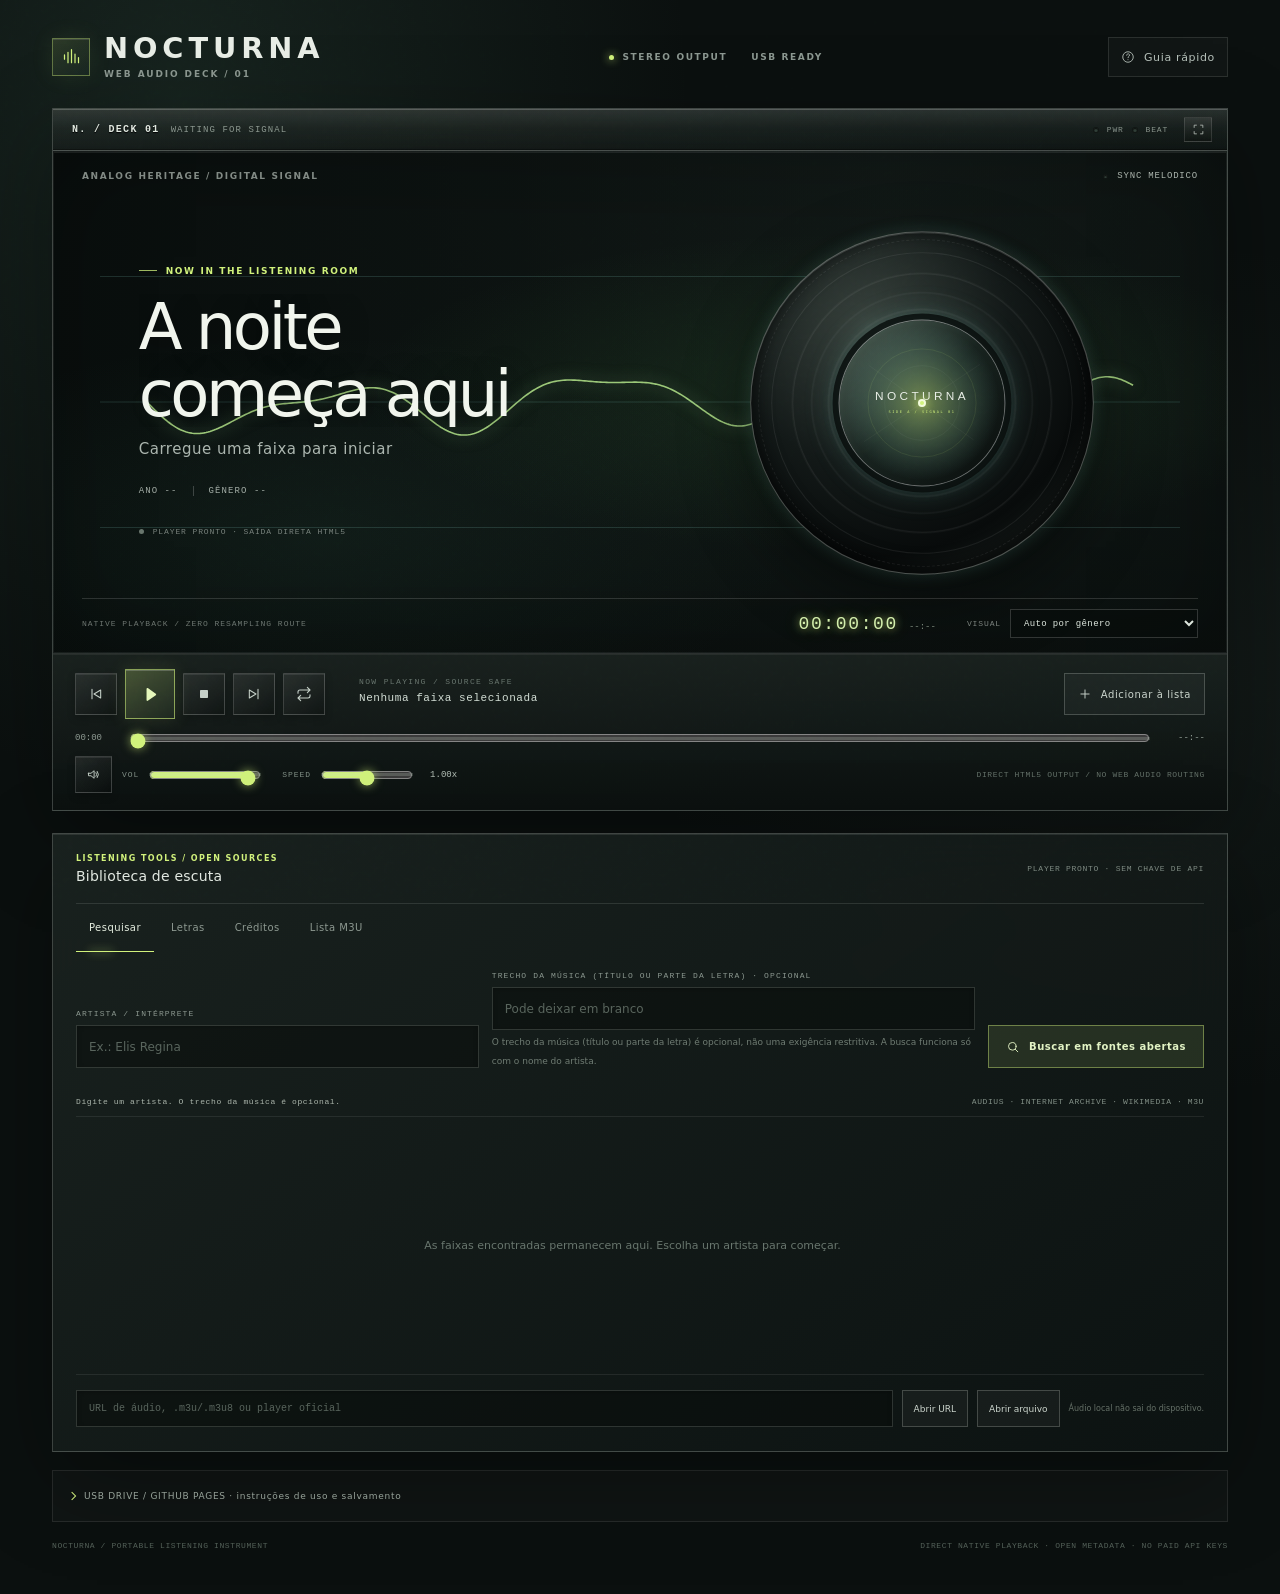
==== index.html @ 7cb6f54a "Add files via upload" ====
<!DOCTYPE html>
<html lang="pt-BR">
<head>
  <meta charset="utf-8">
  <meta name="viewport" content="width=device-width, initial-scale=1">
  <meta name="theme-color" content="#0b100f">
  <meta name="description" content="Nocturna é um player de áudio portátil com busca aberta, visualizadores sincronizados, letras e exportação M3U.">
  <title>Nocturna: Web Audio Deck</title>
  <script src="https://cdn.jsdelivr.net/npm/@tailwindcss/browser@4"></script>
  <style>
    :root {
      color-scheme: dark;
      --ink: #e9eee7;
      --muted: #8d9992;
      --line: rgba(226, 238, 226, .12);
      --line-strong: rgba(226, 238, 226, .22);
      --panel: rgba(18, 25, 23, .86);
      --panel-soft: rgba(255, 255, 255, .035);
      --bg: #0b100f;
      --lime: #d1f27c;
      --aqua: #88d5c9;
      --rose: #ff8b82;
      --aura-primary: rgba(106, 190, 155, .17);
      --aura-secondary: rgba(106, 139, 179, .14);
      --beat-scale: 1;
      --beat-glow: 18px;
      --stage-height: 502px;
      font-synthesis: none;
      text-rendering: optimizeLegibility;
    }

    * { box-sizing: border-box; }
    [hidden] { display: none !important; }
    html { min-width: 320px; background: var(--bg); scroll-behavior: smooth; }
    body {
      min-width: 320px;
      min-height: 100vh;
      margin: 0;
      overflow-x: hidden;
      color: var(--ink);
      background:
        radial-gradient(ellipse at 14% 7%, rgba(74, 119, 98, .19), transparent 32rem),
        radial-gradient(ellipse at 92% 42%, rgba(70, 91, 83, .12), transparent 34rem),
        #0b100f;
      font-family: Inter, ui-sans-serif, system-ui, -apple-system, BlinkMacSystemFont, "Segoe UI", sans-serif;
      -webkit-font-smoothing: antialiased;
    }
    button, input, textarea, select { font: inherit; }
    button { color: inherit; }
    button:focus-visible, input:focus-visible, textarea:focus-visible, select:focus-visible, a:focus-visible {
      outline: 2px solid var(--lime);
      outline-offset: 3px;
    }
    a { color: inherit; }
    .page-noise {
      position: fixed;
      z-index: 10;
      inset: 0;
      pointer-events: none;
      opacity: .12;
      background-image: url("data:image/svg+xml,%3Csvg viewBox='0 0 180 180' xmlns='http://www.w3.org/2000/svg'%3E%3Cfilter id='n'%3E%3CfeTurbulence type='fractalNoise' baseFrequency='.92' numOctaves='3' stitchTiles='stitch'/%3E%3C/filter%3E%3Crect width='100%25' height='100%25' filter='url(%23n)' opacity='.22'/%3E%3C/svg%3E");
      mix-blend-mode: soft-light;
    }
    .app-shell {
      width: min(1480px, 100%);
      margin: 0 auto;
      padding: 30px 52px 26px;
    }
    .topbar {
      min-height: 54px;
      display: flex;
      align-items: center;
      justify-content: space-between;
      gap: 24px;
      margin-bottom: 24px;
    }
    .brand-lockup { display: flex; align-items: center; gap: 14px; min-width: 0; }
    .brand-mark {
      width: 38px;
      height: 38px;
      display: grid;
      place-items: center;
      flex: 0 0 auto;
      border: 1px solid rgba(209, 242, 124, .38);
      background: linear-gradient(145deg, rgba(209, 242, 124, .13), rgba(136, 213, 201, .035));
      box-shadow: inset 0 1px 0 rgba(255,255,255,.12), 0 0 24px rgba(209, 242, 124, .08);
    }
    .brand-mark svg { width: 21px; height: 21px; color: var(--lime); }
    .brand-name {
      margin: 0;
      font-size: clamp(23px, 2.25vw, 31px);
      line-height: .95;
      letter-spacing: .17em;
      font-weight: 650;
    }
    .brand-subline, .topbar-meta, .micro-label, .lcd-label, .section-kicker, .stage-caption, .console-eyebrow, .meta-key {
      color: var(--muted);
      font-size: 9px;
      font-weight: 650;
      letter-spacing: .18em;
      text-transform: uppercase;
    }
    .brand-subline { margin: 6px 0 0; letter-spacing: .21em; }
    .topbar-meta { display: flex; align-items: center; gap: 24px; white-space: nowrap; }
    .topbar-meta span { display: inline-flex; align-items: center; gap: 8px; }
    .topbar-meta .dot { width: 5px; height: 5px; border-radius: 50%; background: var(--lime); box-shadow: 0 0 9px var(--lime); }
    .guide-toggle {
      min-height: 40px;
      display: inline-flex;
      align-items: center;
      gap: 9px;
      padding: 0 12px;
      border: 1px solid var(--line);
      background: rgba(255,255,255,.025);
      color: #b7c2bb;
      font-size: 11px;
      letter-spacing: .06em;
      cursor: pointer;
      transition: color .2s ease, border-color .2s ease, background .2s ease;
    }
    .guide-toggle:hover { color: var(--lime); border-color: rgba(209,242,124,.42); background: rgba(209,242,124,.055); }
    .guide-toggle svg { width: 14px; height: 14px; }

    .player-deck, .utility-console {
      border: 1px solid var(--line-strong);
      background: linear-gradient(145deg, rgba(27, 35, 32, .91), rgba(13, 19, 18, .93));
      box-shadow: 0 30px 90px rgba(0,0,0,.3), inset 0 1px 0 rgba(255,255,255,.09);
      backdrop-filter: blur(22px);
      -webkit-backdrop-filter: blur(22px);
    }
    .player-deck { position: relative; isolation: isolate; overflow: hidden; }
    .player-deck.is-drag-over { outline: 2px solid rgba(209,242,124,.64); outline-offset: -5px; }
    .winamp-titlebar {
      height: 42px;
      display: flex;
      align-items: center;
      justify-content: space-between;
      padding: 0 15px 0 19px;
      border-bottom: 1px solid rgba(255,255,255,.14);
      background: linear-gradient(180deg, rgba(238,245,236,.10), rgba(87,99,90,.055) 48%, rgba(0,0,0,.17));
      box-shadow: inset 0 1px 0 rgba(255,255,255,.13), inset 0 -1px 0 rgba(0,0,0,.32);
    }
    .titlebar-left, .titlebar-right, .status-lights { display: flex; align-items: center; }
    .titlebar-left { min-width: 0; gap: 11px; }
    .titlebar-brand {
      flex: 0 0 auto;
      color: #e2e9e1;
      font-family: ui-monospace, SFMono-Regular, Menlo, Consolas, monospace;
      font-size: 10px;
      font-weight: 700;
      letter-spacing: .13em;
      text-shadow: 0 1px 1px #000;
    }
    .titlebar-track {
      overflow: hidden;
      color: #8c9890;
      font-family: ui-monospace, SFMono-Regular, Menlo, Consolas, monospace;
      font-size: 9px;
      letter-spacing: .12em;
      text-overflow: ellipsis;
      white-space: nowrap;
    }
    .titlebar-right { gap: 16px; }
    .status-lights { gap: 8px; }
    .tiny-led {
      width: 6px;
      height: 6px;
      display: inline-block;
      border: 1px solid rgba(0,0,0,.65);
      border-radius: 50%;
      background: #324039;
      box-shadow: inset 0 1px 1px rgba(0,0,0,.8);
      transition: background .12s ease, box-shadow .12s ease;
    }
    .tiny-led.is-lit { background: var(--lime); box-shadow: 0 0 7px var(--lime), 0 0 15px rgba(209,242,124,.55); }
    .tiny-led.is-shimmer { animation: signal-blink .28s ease-in-out infinite alternate; }
    #beatLed.is-lit { background: var(--rose); box-shadow: 0 0 7px var(--rose), 0 0 16px rgba(255,139,130,.75); }
    .titlebar-label { color: #89958d; font: 8px ui-monospace, SFMono-Regular, Menlo, Consolas, monospace; letter-spacing: .1em; }
    .chrome-button {
      width: 28px;
      height: 25px;
      display: grid;
      place-items: center;
      padding: 0;
      border: 1px solid rgba(255,255,255,.12);
      background: linear-gradient(180deg, rgba(255,255,255,.08), rgba(0,0,0,.13));
      color: #b8c2bb;
      cursor: pointer;
    }
    .chrome-button:hover { color: var(--lime); border-color: rgba(209,242,124,.4); }
    .chrome-button svg { width: 13px; height: 13px; }

    .player-stage {
      --aura-primary: rgba(106, 190, 155, .17);
      --aura-secondary: rgba(106, 139, 179, .14);
      --beat-scale: 1;
      --beat-glow: 18px;
      position: relative;
      height: var(--stage-height);
      overflow: hidden;
      isolation: isolate;
      background: #17201d;
    }
    .ambient-image {
      position: absolute;
      z-index: -3;
      inset: -3%;
      width: 106%;
      height: 106%;
      object-fit: cover;
      object-position: center 49%;
      filter: brightness(.45) saturate(.55) blur(1.5px);
      transform: scale(1.025);
      transition: filter 1.1s ease, transform 8s ease, opacity .8s ease;
      opacity: .86;
    }
    .player-stage.is-playing .ambient-image { transform: scale(1.07); filter: brightness(.39) saturate(.7) blur(1px); }
    .stage-vignette {
      position: absolute;
      z-index: -2;
      inset: 0;
      background:
        radial-gradient(ellipse at 67% 48%, var(--aura-primary), transparent 43%),
        radial-gradient(ellipse at 23% 77%, var(--aura-secondary), transparent 37%),
        linear-gradient(90deg, rgba(8,13,12,.92) 0%, rgba(8,13,12,.64) 39%, rgba(9,14,13,.28) 71%, rgba(9,14,13,.62) 100%),
        linear-gradient(180deg, rgba(8,13,12,.2), rgba(8,13,12,.12) 56%, rgba(8,13,12,.7));
      transition: background 1s ease;
    }
    .player-stage::after {
      position: absolute;
      z-index: -1;
      inset: 0;
      content: "";
      pointer-events: none;
      border: 1px solid rgba(255,255,255,.055);
      box-shadow: inset 0 1px 0 rgba(255,255,255,.08), inset 0 0 100px rgba(0,0,0,.25);
    }
    .visualizer-canvas { position: absolute; z-index: 0; inset: 0; width: 100%; height: 100%; pointer-events: none; }
    .stage-topline, .stage-bottomline {
      position: absolute;
      z-index: 2;
      left: 29px;
      right: 29px;
      display: flex;
      align-items: center;
      justify-content: space-between;
      min-width: 0;
    }
    .stage-topline { top: 20px; }
    .stage-caption { color: rgba(222,232,223,.57); font-size: 9px; }
    .analysis-indicator { display: inline-flex; align-items: center; gap: 9px; color: rgba(222,232,223,.76); font: 9px ui-monospace, SFMono-Regular, Menlo, Consolas, monospace; letter-spacing: .09em; text-transform: uppercase; }
    .analysis-indicator .tiny-led { width: 5px; height: 5px; }
    .stage-content {
      position: absolute;
      z-index: 2;
      inset: 74px 7.3% 72px;
      display: grid;
      grid-template-columns: minmax(0, 1.08fr) minmax(260px, .92fr);
      align-items: center;
      gap: 5%;
    }
    .track-copy { min-width: 0; padding: 10px 0; }
    .section-kicker { display: flex; align-items: center; gap: 9px; margin: 0 0 18px; color: var(--lime); }
    .section-kicker::before { width: 18px; height: 1px; content: ""; background: var(--lime); opacity: .75; }
    .track-title {
      width: 100%;
      max-width: 720px;
      min-height: 1.04em;
      overflow: hidden;
      margin: 0;
      color: #f1f5ed;
      font-size: clamp(32px, 5vw, 70px);
      font-weight: 460;
      line-height: 1.04;
      letter-spacing: -.055em;
      text-wrap: balance;
      text-shadow: 0 2px 30px rgba(0,0,0,.38);
    }
    .track-title span { display: block; overflow: hidden; text-overflow: ellipsis; }
    .track-artist {
      min-height: 23px;
      overflow: hidden;
      margin: 13px 0 0;
      color: rgba(226,236,228,.75);
      font-size: 15px;
      letter-spacing: .035em;
      text-overflow: ellipsis;
      white-space: nowrap;
    }
    .track-tags { min-height: 22px; display: flex; align-items: center; gap: 15px; margin-top: 17px; }
    .track-tag { color: rgba(227,237,228,.7); font: 9px ui-monospace, SFMono-Regular, Menlo, Consolas, monospace; letter-spacing: .12em; text-transform: uppercase; white-space: nowrap; }
    .track-tag + .track-tag { padding-left: 15px; border-left: 1px solid rgba(255,255,255,.2); }
    .track-state-line {
      height: 18px;
      display: flex;
      align-items: center;
      gap: 9px;
      margin-top: 20px;
      color: rgba(226,236,228,.5);
      font: 8px ui-monospace, SFMono-Regular, Menlo, Consolas, monospace;
      letter-spacing: .11em;
      text-transform: uppercase;
    }
    .track-state-line span:last-child { overflow: hidden; text-overflow: ellipsis; white-space: nowrap; }
    .status-dot { width: 5px; height: 5px; flex: 0 0 auto; border-radius: 50%; background: #68766d; }
    .status-dot.is-live { background: var(--lime); box-shadow: 0 0 8px var(--lime); }
    .artwork-zone { display: grid; place-items: center; min-width: 0; perspective: 900px; }
    .vinyl-disc {
      position: relative;
      width: min(31vw, 342px);
      aspect-ratio: 1;
      display: grid;
      place-items: center;
      border: 1px solid rgba(240,247,238,.27);
      border-radius: 50%;
      background:
        radial-gradient(circle at center, transparent 0 30%, rgba(7,10,10,.96) 30.3% 31%, transparent 31.3% 32.4%, rgba(255,255,255,.07) 32.8% 33%, transparent 33.5% 38%, rgba(255,255,255,.045) 38.5% 38.8%, transparent 39.3% 45%, rgba(255,255,255,.04) 45.5% 45.8%, transparent 46.2% 53%, rgba(255,255,255,.035) 53.5% 53.8%, transparent 54.2% 100%),
        radial-gradient(circle at 34% 27%, #38423d, #131918 42%, #080b0b 69%, #29322d 100%);
      box-shadow: 0 0 var(--beat-glow) rgba(133,211,184,.16), 0 25px 70px rgba(0,0,0,.48), inset 0 1px 0 rgba(255,255,255,.14), inset 0 -3px 20px rgba(0,0,0,.8);
      transform: scale(var(--beat-scale));
      transition: transform .16s ease-out, box-shadow .18s ease-out;
    }
    .vinyl-disc::before, .vinyl-disc::after { position: absolute; inset: 6%; border: 1px solid rgba(255,255,255,.07); border-radius: 50%; content: ""; pointer-events: none; }
    .vinyl-disc::after { inset: 12%; border-color: rgba(255,255,255,.035); }
    .vinyl-disc.is-spinning { animation: disc-spin 8s linear infinite; }
    .vinyl-grooves { position: absolute; inset: 2%; border: 1px dashed rgba(255,255,255,.07); border-radius: 50%; pointer-events: none; }
    .cover-image {
      position: relative;
      z-index: 1;
      width: 49%;
      height: 49%;
      border: 1px solid rgba(255,255,255,.36);
      border-radius: 50%;
      object-fit: cover;
      box-shadow: 0 0 0 6px rgba(9,13,12,.85), 0 0 34px rgba(136,213,201,.27), 0 0 var(--beat-glow) rgba(136,213,201,.18);
      transition: box-shadow .2s ease, filter .5s ease;
    }
    .record-center {
      position: absolute;
      z-index: 2;
      width: 8px;
      height: 8px;
      border: 2px solid rgba(255,255,255,.73);
      border-radius: 50%;
      background: var(--lime);
      box-shadow: 0 0 9px rgba(209,242,124,.8);
      pointer-events: none;
    }
    .stage-bottomline {
      bottom: 15px;
      min-height: 36px;
      padding-top: 10px;
      border-top: 1px solid rgba(255,255,255,.14);
    }
    .stage-foot-note { color: rgba(224,235,226,.46); font: 8px ui-monospace, SFMono-Regular, Menlo, Consolas, monospace; letter-spacing: .12em; text-transform: uppercase; white-space: nowrap; }
    .oled-cluster { display: flex; align-items: baseline; gap: 11px; margin-left: auto; margin-right: 18px; }
    .oled-time {
      min-width: 94px;
      color: #d4efad;
      font: 18px/1 ui-monospace, SFMono-Regular, Menlo, Consolas, monospace;
      letter-spacing: .09em;
      text-align: right;
      text-shadow: 0 0 8px rgba(209,242,124,.72), 0 0 22px rgba(209,242,124,.22);
      font-variant-numeric: tabular-nums;
    }
    .oled-duration { min-width: 40px; color: rgba(211,230,209,.55); font: 9px ui-monospace, SFMono-Regular, Menlo, Consolas, monospace; }
    .visualizer-picker { display: flex; align-items: center; gap: 9px; }
    .visualizer-picker label { color: rgba(224,235,226,.53); font: 8px ui-monospace, SFMono-Regular, Menlo, Consolas, monospace; letter-spacing: .11em; text-transform: uppercase; }
    .visualizer-picker select {
      max-width: 188px;
      min-height: 29px;
      padding: 0 26px 0 9px;
      border: 1px solid rgba(255,255,255,.17);
      border-radius: 0;
      background-color: rgba(7,12,11,.54);
      color: #dde6dd;
      font: 9px ui-monospace, SFMono-Regular, Menlo, Consolas, monospace;
      letter-spacing: .04em;
      cursor: pointer;
    }
    .official-embed-layer {
      position: absolute;
      z-index: 4;
      inset: 56px 7% 55px;
      overflow: hidden;
      border: 1px solid rgba(232,242,229,.24);
      background: #050707;
      box-shadow: 0 20px 70px rgba(0,0,0,.56);
    }
    .official-embed-layer iframe { width: 100%; height: 100%; border: 0; background: #050707; }

    .transport-console {
      position: relative;
      padding: 14px 22px 17px;
      border-top: 1px solid rgba(255,255,255,.13);
      background: linear-gradient(180deg, rgba(25,33,30,.96), rgba(12,17,16,.98));
      box-shadow: inset 0 1px 0 rgba(255,255,255,.06);
    }
    .control-topline { min-height: 52px; display: flex; align-items: center; gap: 20px; }
    .transport-buttons { display: flex; align-items: center; gap: 8px; flex: 0 0 auto; }
    .transport-button {
      min-width: 42px;
      min-height: 42px;
      display: grid;
      place-items: center;
      padding: 0;
      border: 1px solid rgba(255,255,255,.17);
      background: linear-gradient(145deg, rgba(255,255,255,.075), rgba(0,0,0,.2));
      color: #c5d0c8;
      cursor: pointer;
      box-shadow: inset 0 1px 0 rgba(255,255,255,.08), 0 3px 8px rgba(0,0,0,.2);
      transition: border-color .18s ease, color .18s ease, background .18s ease, transform .18s ease;
    }
    .transport-button:hover:not(:disabled) { color: var(--lime); border-color: rgba(209,242,124,.45); background: rgba(209,242,124,.07); transform: translateY(-1px); }
    .transport-button:active:not(:disabled) { transform: translateY(1px); }
    .transport-button:disabled { opacity: .35; cursor: not-allowed; }
    .transport-button svg { width: 16px; height: 16px; }
    .transport-button.primary {
      width: 50px;
      height: 50px;
      border-color: rgba(209,242,124,.56);
      background: linear-gradient(145deg, rgba(209,242,124,.25), rgba(72,97,69,.18));
      color: #e5f7bb;
      box-shadow: 0 0 19px rgba(209,242,124,.12), inset 0 1px 0 rgba(255,255,255,.2);
    }
    .transport-button.primary svg { width: 19px; height: 19px; }
    .transport-button.is-active { color: var(--lime); border-color: rgba(209,242,124,.52); background: rgba(209,242,124,.1); }
    .loop-indicator { display: none; color: var(--lime); font: 8px ui-monospace, SFMono-Regular, Menlo, Consolas, monospace; }
    .transport-button.is-active .loop-indicator { display: inline; }
    .marquee-block { min-width: 0; flex: 1 1 auto; padding: 0 14px; }
    .marquee-label { display: block; margin-bottom: 6px; color: #68756e; font: 8px ui-monospace, SFMono-Regular, Menlo, Consolas, monospace; letter-spacing: .17em; }
    .marquee-window { height: 19px; overflow: hidden; color: #d2ddd4; font: 11px ui-monospace, SFMono-Regular, Menlo, Consolas, monospace; letter-spacing: .05em; white-space: nowrap; }
    .marquee-window span { display: inline-block; max-width: 100%; overflow: hidden; text-overflow: ellipsis; vertical-align: top; }
    .marquee-window.is-scrolling span { max-width: none; animation: marquee-travel 16s linear infinite; }
    .add-track-button, .small-action, .primary-action, .secondary-action, .tab-button {
      min-height: 42px;
      display: inline-flex;
      align-items: center;
      justify-content: center;
      gap: 9px;
      border: 1px solid var(--line-strong);
      background: rgba(255,255,255,.035);
      color: #cbd5cd;
      cursor: pointer;
      transition: color .18s ease, border-color .18s ease, background .18s ease;
    }
    .add-track-button { flex: 0 0 auto; padding: 0 13px; font-size: 10px; letter-spacing: .06em; }
    .add-track-button svg { width: 14px; height: 14px; }
    .add-track-button:hover, .small-action:hover, .secondary-action:hover, .tab-button:hover { color: var(--lime); border-color: rgba(209,242,124,.38); background: rgba(209,242,124,.055); }
    .seek-line { height: 26px; display: grid; grid-template-columns: 43px minmax(0,1fr) 43px; align-items: center; gap: 12px; margin-top: 5px; }
    .time-readout { color: #8e9a92; font: 9px ui-monospace, SFMono-Regular, Menlo, Consolas, monospace; font-variant-numeric: tabular-nums; }
    .time-readout:last-child { text-align: right; }
    input[type="range"] {
      width: 100%;
      height: 22px;
      margin: 0;
      accent-color: var(--lime);
      background: transparent;
      cursor: pointer;
    }
    input[type="range"]::-webkit-slider-runnable-track { height: 3px; border-radius: 0; background: rgba(209,222,210,.2); }
    input[type="range"]::-webkit-slider-thumb { width: 10px; height: 10px; margin-top: -3.5px; border: 1px solid rgba(255,255,255,.56); border-radius: 50%; background: var(--lime); box-shadow: 0 0 10px rgba(209,242,124,.55); -webkit-appearance: none; }
    input[type="range"]::-moz-range-track { height: 3px; background: rgba(209,222,210,.2); }
    input[type="range"]::-moz-range-thumb { width: 9px; height: 9px; border: 1px solid rgba(255,255,255,.56); border-radius: 50%; background: var(--lime); box-shadow: 0 0 10px rgba(209,242,124,.55); }
    .control-bottomline { display: flex; align-items: center; justify-content: space-between; gap: 24px; padding-top: 5px; }
    .range-group, .range-control, .controls-utility { display: flex; align-items: center; }
    .range-group { gap: 21px; }
    .range-control { min-width: 0; gap: 10px; }
    .range-control label { color: #829087; font: 8px ui-monospace, SFMono-Regular, Menlo, Consolas, monospace; letter-spacing: .12em; text-transform: uppercase; white-space: nowrap; }
    .range-control input[type="range"] { width: 112px; }
    .range-control.speed-control input[type="range"] { width: 92px; }
    .range-readout { width: 34px; color: #b4c0b7; font: 9px ui-monospace, SFMono-Regular, Menlo, Consolas, monospace; text-align: right; }
    .mute-button { width: 37px; min-width: 37px; min-height: 37px; }
    .mute-button svg { width: 15px; height: 15px; }
    .controls-utility { gap: 15px; }
    .transport-footnote { color: #647169; font: 8px ui-monospace, SFMono-Regular, Menlo, Consolas, monospace; letter-spacing: .08em; }
    .audio-element { display: none; }

    .utility-console { margin-top: 22px; padding: 0 23px 20px; }
    .console-header { min-height: 70px; display: flex; align-items: center; justify-content: space-between; gap: 18px; border-bottom: 1px solid var(--line); }
    .console-headline { min-width: 0; }
    .console-eyebrow { display: block; margin-bottom: 5px; color: var(--lime); font-size: 8px; }
    .console-title { margin: 0; color: #e2e9e2; font-size: 14px; font-weight: 500; letter-spacing: .015em; }
    .console-live-state { max-width: 260px; overflow: hidden; color: #7f8b83; font: 8px ui-monospace, SFMono-Regular, Menlo, Consolas, monospace; letter-spacing: .09em; text-overflow: ellipsis; text-transform: uppercase; white-space: nowrap; }
    .tab-list { display: flex; align-items: stretch; gap: 4px; min-height: 48px; }
    .tab-button {
      position: relative;
      min-height: 48px;
      padding: 0 13px;
      border: 0;
      border-bottom: 1px solid transparent;
      background: transparent;
      color: #8d9991;
      font-size: 10px;
      letter-spacing: .045em;
    }
    .tab-button[aria-selected="true"] { border-bottom-color: var(--lime); color: #e4eddf; }
    .tab-button[aria-selected="true"]::after { position: absolute; bottom: -1px; left: 13px; width: 24px; height: 1px; content: ""; background: var(--lime); box-shadow: 0 0 9px var(--lime); }
    .tab-panel { min-height: 432px; padding-top: 19px; }
    .search-form { display: grid; grid-template-columns: minmax(180px,1fr) minmax(210px,1.2fr) auto; align-items: end; gap: 13px; }
    .field { min-width: 0; display: block; }
    .field-label { display: block; margin: 0 0 7px; color: #8c9991; font: 8px ui-monospace, SFMono-Regular, Menlo, Consolas, monospace; letter-spacing: .14em; text-transform: uppercase; }
    .text-input, .text-area, .select-input {
      width: 100%;
      min-width: 0;
      border: 1px solid rgba(230,240,229,.16);
      border-radius: 0;
      background: rgba(5,10,9,.42);
      color: #e4ebe3;
      box-shadow: inset 0 1px 4px rgba(0,0,0,.25);
      transition: border-color .18s ease, background .18s ease;
    }
    .text-input { height: 43px; padding: 0 12px; font-size: 12px; }
    .text-input::placeholder, .text-area::placeholder { color: #59655d; }
    .text-input:hover, .text-area:hover { border-color: rgba(230,240,229,.28); }
    .optional-note { min-height: 15px; margin: 6px 0 -21px; color: #6f7c73; font-size: 9px; line-height: 1.4; }
    .primary-action { min-height: 43px; padding: 0 17px; border-color: rgba(209,242,124,.42); background: rgba(209,242,124,.11); color: #e2f3c4; font-size: 10px; font-weight: 600; letter-spacing: .05em; white-space: nowrap; }
    .primary-action:hover { background: rgba(209,242,124,.19); border-color: rgba(209,242,124,.72); color: #f0ffd7; }
    .primary-action svg, .secondary-action svg, .small-action svg { width: 14px; height: 14px; flex: 0 0 auto; }
    .search-state-row { min-height: 30px; display: flex; align-items: center; justify-content: space-between; gap: 12px; margin-top: 19px; border-bottom: 1px solid rgba(255,255,255,.08); }
    .search-status, .source-summary { min-width: 0; overflow: hidden; color: #829087; font: 8px ui-monospace, SFMono-Regular, Menlo, Consolas, monospace; letter-spacing: .075em; text-overflow: ellipsis; white-space: nowrap; }
    .search-status { color: #acb7ad; }
    .search-status.is-error { color: #ff9f96; }
    .active-result-bar {
      min-height: 41px;
      display: flex;
      align-items: center;
      justify-content: space-between;
      gap: 14px;
      margin-top: 10px;
      padding: 0 10px;
      border-left: 2px solid var(--lime);
      background: rgba(209,242,124,.055);
    }
    .active-result-label { min-width: 0; overflow: hidden; color: #bcc9be; font-size: 10px; text-overflow: ellipsis; white-space: nowrap; }
    .small-action { min-height: 32px; padding: 0 10px; font-size: 9px; white-space: nowrap; }
    .results-viewport {
      height: 258px;
      overflow: auto;
      scrollbar-gutter: stable;
      overscroll-behavior: contain;
      border-bottom: 1px solid rgba(255,255,255,.08);
    }
    .results-empty { height: 100%; display: flex; align-items: center; justify-content: center; padding: 28px; color: #68766e; font-size: 11px; text-align: center; }
    .result-row {
      min-height: 64px;
      display: grid;
      grid-template-columns: 42px minmax(0,1fr) auto auto;
      align-items: center;
      gap: 12px;
      padding: 8px 10px 8px 4px;
      border-bottom: 1px solid rgba(255,255,255,.075);
      transition: background .18s ease;
    }
    .result-row:hover { background: rgba(255,255,255,.025); }
    .result-cover { width: 38px; height: 38px; border: 1px solid rgba(255,255,255,.13); object-fit: cover; background: #18211d; }
    .result-copy { min-width: 0; }
    .result-title { overflow: hidden; color: #dce5dc; font-size: 11px; font-weight: 520; text-overflow: ellipsis; white-space: nowrap; }
    .result-subtitle { overflow: hidden; margin-top: 4px; color: #7c8981; font-size: 9px; text-overflow: ellipsis; white-space: nowrap; }
    .result-duration { min-width: 42px; color: #728078; font: 8px ui-monospace, SFMono-Regular, Menlo, Consolas, monospace; text-align: right; white-space: nowrap; }
    .result-actions { display: flex; align-items: center; gap: 5px; }
    .result-play, .result-add {
      min-width: 56px;
      min-height: 34px;
      padding: 0 9px;
      border: 1px solid rgba(209,242,124,.3);
      background: rgba(209,242,124,.07);
      color: #dcedc5;
      font-size: 9px;
      cursor: pointer;
      transition: background .18s ease, border-color .18s ease;
    }
    .result-play:hover, .result-add:hover { border-color: rgba(209,242,124,.65); background: rgba(209,242,124,.15); }
    .result-add { min-width: 34px; width: 34px; padding: 0; border-color: var(--line); background: transparent; color: #92a097; font-size: 15px; }
    .direct-row {
      min-height: 56px;
      display: flex;
      align-items: center;
      gap: 9px;
      padding-top: 11px;
    }
    .direct-row .text-input { height: 37px; flex: 1 1 auto; font-family: ui-monospace, SFMono-Regular, Menlo, Consolas, monospace; font-size: 10px; }
    .secondary-action { min-height: 37px; padding: 0 11px; font-size: 9px; white-space: nowrap; }
    .direct-hint { flex: 0 0 auto; color: #657168; font-size: 8px; }

    .panel-heading { display: flex; align-items: flex-start; justify-content: space-between; gap: 18px; margin: 0 0 17px; }
    .panel-heading h2 { margin: 0; color: #e0e8e0; font-size: 15px; font-weight: 500; letter-spacing: .01em; }
    .panel-heading p { margin: 6px 0 0; color: #7e8a82; font-size: 10px; line-height: 1.55; }
    .language-badge { min-width: 78px; min-height: 29px; display: inline-flex; align-items: center; justify-content: center; padding: 0 9px; border: 1px solid rgba(136,213,201,.27); color: var(--aqua); font: 8px ui-monospace, SFMono-Regular, Menlo, Consolas, monospace; letter-spacing: .08em; text-transform: uppercase; white-space: nowrap; }
    .lyrics-grid { display: grid; grid-template-columns: 1fr 1fr; gap: 14px; }
    .text-area { min-height: 256px; height: 256px; display: block; resize: vertical; padding: 13px; color: #d6dfd7; font-size: 11px; line-height: 1.7; scrollbar-gutter: stable; }
    .translation-area { color: #e1e9dd; border-color: rgba(209,242,124,.18); }
    .lyrics-actions { min-height: 48px; display: flex; align-items: center; gap: 10px; margin-top: 11px; }
    .translation-status { min-width: 0; overflow: hidden; color: #77847b; font: 9px ui-monospace, SFMono-Regular, Menlo, Consolas, monospace; text-overflow: ellipsis; white-space: nowrap; }
    .google-link { margin-left: auto; color: #96cfc3; font-size: 9px; text-decoration: none; white-space: nowrap; }
    .google-link:hover { text-decoration: underline; }

    .credits-grid { display: grid; grid-template-columns: repeat(5, minmax(0,1fr)); gap: 12px; margin-top: 17px; }
    .credit-item { min-width: 0; min-height: 96px; padding: 12px 10px; border-left: 1px solid rgba(255,255,255,.13); background: linear-gradient(90deg, rgba(255,255,255,.025), transparent); }
    .credit-role { color: var(--lime); font: 8px ui-monospace, SFMono-Regular, Menlo, Consolas, monospace; letter-spacing: .13em; text-transform: uppercase; }
    .credit-names { margin-top: 10px; color: #d2dcd2; font-size: 10px; line-height: 1.5; overflow-wrap: anywhere; }
    .credits-source { min-height: 17px; margin-top: 12px; overflow: hidden; color: #819087; font: 8px ui-monospace, SFMono-Regular, Menlo, Consolas, monospace; text-overflow: ellipsis; white-space: nowrap; }
    .composition-note, .composer-bio { min-height: 40px; margin-top: 12px; color: #929f96; font-size: 10px; line-height: 1.6; }
    .composition-note a, .composer-bio a { color: #a3d9ca; text-decoration: underline; text-decoration-color: rgba(163,217,202,.3); text-underline-offset: 3px; }

    .playlist-toolbar { display: flex; align-items: center; flex-wrap: wrap; gap: 8px; margin-bottom: 13px; }
    .playlist-toolbar .primary-action, .playlist-toolbar .secondary-action { min-height: 37px; }
    .playlist-preview { min-height: 256px; height: 256px; resize: vertical; font: 10px/1.7 ui-monospace, SFMono-Regular, Menlo, Consolas, monospace; white-space: pre; }
    .playlist-stats { min-height: 20px; margin-top: 10px; color: #839188; font: 8px ui-monospace, SFMono-Regular, Menlo, Consolas, monospace; letter-spacing: .06em; }

    .portable-guide {
      margin-top: 18px;
      padding: 13px 16px;
      border: 1px solid rgba(255,255,255,.095);
      background: rgba(255,255,255,.018);
    }
    .portable-guide summary { display: flex; align-items: center; gap: 9px; min-height: 24px; color: #aab7ad; font-size: 9px; letter-spacing: .08em; cursor: pointer; list-style: none; }
    .portable-guide summary::-webkit-details-marker { display: none; }
    .portable-guide summary::before { width: 5px; height: 5px; border-right: 1px solid var(--lime); border-bottom: 1px solid var(--lime); content: ""; transform: rotate(-45deg); transition: transform .18s ease; }
    .portable-guide[open] summary::before { transform: rotate(45deg); }
    .portable-guide p { max-width: 920px; margin: 9px 0 3px 14px; color: #7f8c83; font-size: 10px; line-height: 1.65; }
    .page-footer { display: flex; align-items: center; justify-content: space-between; gap: 18px; min-height: 46px; color: #56635b; font: 8px ui-monospace, SFMono-Regular, Menlo, Consolas, monospace; letter-spacing: .075em; text-transform: uppercase; }
    .page-footer span:last-child { text-align: right; }
    .toast {
      position: fixed;
      z-index: 30;
      right: 24px;
      bottom: 22px;
      max-width: min(430px, calc(100vw - 32px));
      min-height: 42px;
      display: flex;
      align-items: center;
      padding: 0 14px;
      border: 1px solid rgba(209,242,124,.36);
      background: rgba(12,18,16,.96);
      box-shadow: 0 12px 40px rgba(0,0,0,.42);
      color: #e0ebdb;
      font-size: 10px;
      line-height: 1.45;
      opacity: 0;
      pointer-events: none;
      transform: translateY(8px);
      transition: opacity .2s ease, transform .2s ease;
    }
    .toast.is-visible { opacity: 1; transform: translateY(0); }
    .immersive-active .player-stage { height: min(67vh, 760px); }
    .immersive-active .transport-console { padding-top: 20px; padding-bottom: 20px; }
    .immersive-active .track-title { font-size: clamp(42px, 7vw, 94px); }

    @keyframes disc-spin { to { transform: scale(var(--beat-scale)) rotate(360deg); } }
    @keyframes marquee-travel {
      0%, 12% { transform: translateX(0); }
      88%, 100% { transform: translateX(min(-35vw, -280px)); }
    }
    @keyframes signal-blink { 0%, 100% { opacity: .6; } 50% { opacity: 1; } }

    @media (max-width: 1100px) {
      .app-shell { padding-right: 32px; padding-left: 32px; }
      :root { --stage-height: 470px; }
      .stage-content { right: 5.5%; left: 5.5%; grid-template-columns: minmax(0,1.1fr) minmax(230px,.9fr); gap: 2.5%; }
      .vinyl-disc { width: min(34vw, 304px); }
      .direct-hint { display: none; }
      .credits-grid { grid-template-columns: repeat(3, minmax(0,1fr)); }
    }
    @media (max-width: 760px) {
      .app-shell { padding: 20px 18px 18px; }
      .topbar { margin-bottom: 17px; }
      .topbar-meta { gap: 12px; font-size: 8px; }
      .search-form { grid-template-columns: 1fr 1fr; }
      .search-form .primary-action { grid-column: 1 / -1; }
      .optional-note { margin-bottom: 0; }
      .control-topline { gap: 10px; }
      .transport-buttons { gap: 5px; }
      .transport-button { min-width: 39px; min-height: 39px; }
      .transport-button.primary { width: 46px; height: 46px; }
      .marquee-block { padding: 0 5px; }
      .add-track-button { padding: 0 9px; }
      .range-control input[type="range"] { width: 82px; }
      .range-control.speed-control input[type="range"] { width: 72px; }
      .utility-console { padding-right: 16px; padding-left: 16px; }
      .tab-button { padding: 0 9px; font-size: 9px; }
    }
    @media (max-width: 640px) {
      :root { --stage-height: 624px; }
      .app-shell { padding: 15px 11px 14px; }
      .topbar { gap: 10px; min-height: 47px; }
      .brand-lockup { gap: 10px; }
      .brand-mark { width: 32px; height: 32px; }
      .brand-name { font-size: 22px; letter-spacing: .14em; }
      .brand-subline { margin-top: 5px; font-size: 7px; }
      .topbar-meta { display: none; }
      .guide-toggle { min-height: 38px; padding: 0 8px; font-size: 9px; }
      .player-deck { border-left: 0; border-right: 0; }
      .winamp-titlebar { height: 39px; padding: 0 10px; }
      .titlebar-track { max-width: 30vw; }
      .titlebar-right { gap: 8px; }
      .titlebar-label { display: none; }
      .stage-topline, .stage-bottomline { left: 14px; right: 14px; }
      .stage-topline { top: 14px; }
      .stage-caption { max-width: 47%; overflow: hidden; font-size: 7px; text-overflow: ellipsis; white-space: nowrap; }
      .analysis-indicator { font-size: 8px; }
      .stage-content { inset: 62px 22px 69px; display: grid; grid-template-columns: 1fr; grid-template-rows: auto minmax(0,1fr); align-items: start; gap: 2px; }
      .track-copy { align-self: start; padding-top: 9px; }
      .section-kicker { margin-bottom: 12px; font-size: 8px; }
      .track-title { min-height: 1.1em; font-size: clamp(31px, 10vw, 47px); }
      .track-artist { margin-top: 8px; font-size: 13px; }
      .track-tags { min-height: 18px; margin-top: 11px; }
      .track-state-line { margin-top: 10px; }
      .artwork-zone { align-self: center; margin-top: -7px; }
      .vinyl-disc { width: min(60vw, 255px); }
      .stage-bottomline { bottom: 10px; min-height: 33px; padding-top: 8px; }
      .stage-foot-note { display: none; }
      .oled-cluster { gap: 7px; margin-right: auto; margin-left: 0; }
      .oled-time { min-width: 83px; font-size: 16px; text-align: left; }
      .visualizer-picker { gap: 5px; }
      .visualizer-picker label { display: none; }
      .visualizer-picker select { max-width: 160px; min-height: 27px; font-size: 8px; }
      .official-embed-layer { inset: 52px 10px 51px; }
      .transport-console { padding: 11px 12px 13px; }
      .control-topline { min-height: auto; display: grid; grid-template-columns: 1fr auto; gap: 8px; }
      .transport-buttons { grid-column: 1 / -1; justify-content: center; }
      .transport-button { min-width: 43px; min-height: 43px; }
      .transport-button.primary { width: 49px; height: 49px; }
      .marquee-block { grid-column: 1; grid-row: 2; padding: 3px 0 0; }
      .marquee-label { margin-bottom: 4px; }
      .add-track-button { grid-column: 2; grid-row: 2; min-height: 36px; align-self: end; font-size: 8px; }
      .add-track-button svg { width: 12px; }
      .seek-line { grid-template-columns: 37px minmax(0,1fr) 37px; gap: 7px; margin-top: 8px; }
      .control-bottomline { align-items: flex-start; gap: 7px; padding-top: 3px; }
      .range-group { width: 100%; justify-content: space-between; gap: 8px; }
      .range-control { gap: 5px; }
      .range-control label { font-size: 7px; letter-spacing: .08em; }
      .range-control input[type="range"] { width: 62px; }
      .range-control.speed-control input[type="range"] { width: 55px; }
      .range-readout { width: 29px; font-size: 8px; }
      .mute-button { width: 35px; min-width: 35px; min-height: 35px; }
      .controls-utility, .transport-footnote { display: none; }
      .utility-console { margin-top: 15px; padding: 0 11px 15px; }
      .console-header { min-height: 62px; }
      .console-title { font-size: 12px; }
      .console-live-state { max-width: 110px; font-size: 7px; }
      .tab-list { min-height: 43px; gap: 0; overflow-x: auto; scrollbar-width: none; }
      .tab-list::-webkit-scrollbar { display: none; }
      .tab-button { min-height: 43px; flex: 0 0 auto; padding: 0 9px; font-size: 8px; }
      .tab-button[aria-selected="true"]::after { left: 9px; }
      .tab-panel { min-height: 490px; padding-top: 15px; }
      .search-form { grid-template-columns: 1fr; gap: 10px; }
      .search-form .primary-action { grid-column: auto; }
      .optional-note { margin: 6px 0 0; }
      .search-state-row { align-items: flex-start; flex-direction: column; justify-content: center; gap: 3px; min-height: 43px; margin-top: 12px; }
      .search-status, .source-summary { width: 100%; font-size: 7px; }
      .results-viewport { height: 244px; }
      .result-row { grid-template-columns: 35px minmax(0,1fr) auto; gap: 8px; min-height: 60px; padding-right: 3px; }
      .result-cover { width: 33px; height: 33px; }
      .result-duration { display: none; }
      .result-actions { gap: 4px; }
      .result-play { min-width: 49px; min-height: 32px; padding: 0 7px; font-size: 8px; }
      .result-add { min-width: 31px; width: 31px; min-height: 32px; }
      .active-result-bar { min-height: 39px; gap: 8px; padding: 0 7px; }
      .active-result-label { font-size: 8px; }
      .small-action { min-height: 29px; padding: 0 7px; font-size: 8px; }
      .direct-row { min-height: 0; display: grid; grid-template-columns: minmax(0,1fr) auto; gap: 7px; padding-top: 11px; }
      .direct-row .text-input { grid-column: 1 / -1; height: 37px; }
      .secondary-action { min-height: 36px; padding: 0 9px; font-size: 8px; }
      .panel-heading { margin-bottom: 12px; }
      .panel-heading h2 { font-size: 13px; }
      .panel-heading p { max-width: 245px; font-size: 9px; }
      .lyrics-grid { grid-template-columns: 1fr; gap: 11px; }
      .text-area { min-height: 180px; height: 180px; padding: 10px; font-size: 10px; }
      .lyrics-actions { flex-wrap: wrap; gap: 8px; }
      .translation-status { flex-basis: 100%; order: 2; }
      .google-link { margin-left: auto; }
      .credits-grid { grid-template-columns: 1fr 1fr; gap: 7px; }
      .credit-item { min-height: 76px; padding: 9px 7px; }
      .credit-names { margin-top: 7px; font-size: 9px; }
      .composition-note, .composer-bio { font-size: 9px; }
      .playlist-toolbar { gap: 6px; }
      .playlist-toolbar .primary-action, .playlist-toolbar .secondary-action { min-height: 34px; padding: 0 8px; font-size: 8px; }
      .playlist-preview { min-height: 240px; height: 240px; font-size: 9px; }
      .portable-guide { padding: 10px 11px; }
      .portable-guide summary { font-size: 8px; }
      .portable-guide p { margin-left: 13px; font-size: 9px; }
      .page-footer { align-items: flex-start; flex-direction: column; justify-content: center; gap: 3px; padding: 8px 2px; font-size: 7px; }
      .page-footer span:last-child { text-align: left; }
      .toast { right: 12px; bottom: 12px; }
    }
    @media (prefers-reduced-motion: reduce) {
      *, *::before, *::after { scroll-behavior: auto !important; animation-duration: .01ms !important; animation-iteration-count: 1 !important; transition-duration: .01ms !important; }
    }
  </style>
</head>
<body>
  <div class="page-noise" aria-hidden="true"></div>
  <div class="app-shell">
    <header class="topbar">
      <div class="brand-lockup" aria-label="Nocturna Web Audio Deck">
        <div class="brand-mark" aria-hidden="true">
          <svg viewBox="0 0 24 24" fill="none" stroke="currentColor" stroke-width="1.4" stroke-linecap="round">
            <path d="M4 14V9m4 9V6m4 12V3m4 15V8m4 10v-6" />
          </svg>
        </div>
        <div>
          <p class="brand-name">NOCTURNA</p>
          <p class="brand-subline">Web Audio Deck / 01</p>
        </div>
      </div>
      <div class="topbar-meta" aria-label="Estado do player">
        <span><i class="dot" aria-hidden="true"></i> STEREO OUTPUT</span>
        <span>USB READY</span>
      </div>
      <button class="guide-toggle" id="helpButton" type="button" aria-controls="portableGuide" aria-expanded="false">
        <svg viewBox="0 0 24 24" fill="none" stroke="currentColor" stroke-width="1.5" aria-hidden="true"><circle cx="12" cy="12" r="9"/><path d="M9.7 9a2.4 2.4 0 1 1 4.2 1.5c-1.1 1-1.9 1.4-1.9 2.7M12 16.5h.01" stroke-linecap="round"/></svg>
        Guia rápido
      </button>
    </header>

    <main>
      <section class="player-deck" id="playerDeck" aria-label="Player de áudio Nocturna">
        <div class="winamp-titlebar">
          <div class="titlebar-left">
            <span class="titlebar-brand">N. / DECK 01</span>
            <span class="titlebar-track" id="titlebarTrack">WAITING FOR SIGNAL</span>
          </div>
          <div class="titlebar-right">
            <div class="status-lights" aria-label="Indicadores de áudio">
              <span class="tiny-led" id="audioLed" title="Saída de áudio"></span>
              <span class="titlebar-label">PWR</span>
              <span class="tiny-led" id="beatLed" title="Detecção de batida"></span>
              <span class="titlebar-label">BEAT</span>
            </div>
            <button class="chrome-button" id="immersiveBtn" type="button" aria-label="Expandir player" title="Modo imersivo">
              <svg viewBox="0 0 24 24" fill="none" stroke="currentColor" stroke-width="1.5" stroke-linecap="square" aria-hidden="true"><path d="M8 4H4v4m12-4h4v4M4 16v4h4m12-4v4h-4"/></svg>
            </button>
          </div>
        </div>

        <div class="player-stage" id="playerStage">
          <img class="ambient-image" id="ambientImage" src="https://images.pexels.com/photos/5764288/pexels-photo-5764288.jpeg?auto=compress&amp;cs=tinysrgb&amp;fit=crop&amp;h=627&amp;w=1200" alt="" aria-hidden="true">
          <div class="stage-vignette" aria-hidden="true"></div>
          <canvas class="visualizer-canvas" id="visualizerCanvas" aria-hidden="true"></canvas>
          <div class="stage-topline">
            <span class="stage-caption">ANALOG HERITAGE / DIGITAL SIGNAL</span>
            <span class="analysis-indicator"><i class="tiny-led is-lit" id="analysisLed" aria-hidden="true"></i><span id="analysisLabel">SYNC MELODICO</span></span>
          </div>

          <div class="stage-content" id="stageContent">
            <div class="track-copy">
              <p class="section-kicker">Now in the listening room</p>
              <h1 class="track-title"><span id="trackTitleText">A noite começa aqui</span></h1>
              <p class="track-artist" id="trackArtistText">Carregue uma faixa para iniciar</p>
              <div class="track-tags" aria-label="Metadados da faixa">
                <span class="track-tag" id="trackYearTag">ANO --</span>
                <span class="track-tag" id="trackGenreTag">GÊNERO --</span>
              </div>
              <div class="track-state-line"><span class="status-dot" id="trackStatusDot" aria-hidden="true"></span><span id="trackSourceText">PLAYER PRONTO · SAÍDA DIRETA HTML5</span></div>
            </div>
            <div class="artwork-zone" aria-label="Capa da faixa">
              <div class="vinyl-disc" id="vinylDisc">
                <span class="vinyl-grooves" aria-hidden="true"></span>
                <img class="cover-image" id="coverImage" alt="Capa da faixa atual">
                <span class="record-center" aria-hidden="true"></span>
              </div>
            </div>
          </div>

          <div class="stage-bottomline">
            <span class="stage-foot-note">NATIVE PLAYBACK / ZERO RESAMPLING ROUTE</span>
            <div class="oled-cluster" aria-label="Tempo da faixa">
              <span class="oled-time" id="oledTime">00:00:00</span>
              <span class="oled-duration" id="durationDisplay">--:--</span>
            </div>
            <div class="visualizer-picker">
              <label for="visualizerMode">Visual</label>
              <select id="visualizerMode" aria-label="Estilo do visualizador">
                <option value="auto">Auto por gênero</option>
                <option value="1">01 / Winamp LED + reflexo</option>
                <option value="2">02 / Dual glow</option>
                <option value="3">03 / Circular bass reactor</option>
                <option value="4">04 / Aurora melódica</option>
                <option value="5">05 / Cyber grid</option>
                <option value="6">06 / Osciloscópio CRT</option>
              </select>
            </div>
          </div>

          <div class="official-embed-layer" id="officialEmbedLayer" hidden>
            <iframe id="officialEmbed" title="Player oficial incorporado" allow="autoplay; encrypted-media; picture-in-picture; clipboard-write" referrerpolicy="strict-origin-when-cross-origin" allowfullscreen></iframe>
          </div>
        </div>

        <div class="transport-console" id="transportConsole">
          <div class="control-topline">
            <div class="transport-buttons" aria-label="Controles de reprodução">
              <button class="transport-button" id="previousButton" type="button" aria-label="Faixa anterior" title="Faixa anterior">
                <svg viewBox="0 0 24 24" fill="none" stroke="currentColor" stroke-width="1.6" stroke-linecap="round" stroke-linejoin="round" aria-hidden="true"><path d="M6 5v14M19 6 9 12l10 6z"/></svg>
              </button>
              <button class="transport-button primary" id="playButton" type="button" aria-label="Reproduzir" title="Reproduzir / pausar">
                <svg class="play-icon" viewBox="0 0 24 24" fill="currentColor" aria-hidden="true"><path d="M7 4.8c0-.8.9-1.3 1.6-.9l10.1 7.1c.6.4.6 1.3 0 1.8L8.6 19.9c-.7.5-1.6 0-1.6-.9V4.8Z"/></svg>
                <svg class="pause-icon" viewBox="0 0 24 24" fill="currentColor" aria-hidden="true" hidden><path d="M6 5h4v14H6zm8 0h4v14h-4z"/></svg>
              </button>
              <button class="transport-button" id="stopButton" type="button" aria-label="Parar" title="Parar">
                <svg viewBox="0 0 24 24" fill="currentColor" aria-hidden="true"><rect x="6" y="6" width="12" height="12" rx="1"/></svg>
              </button>
              <button class="transport-button" id="nextButton" type="button" aria-label="Próxima faixa" title="Próxima faixa">
                <svg viewBox="0 0 24 24" fill="none" stroke="currentColor" stroke-width="1.6" stroke-linecap="round" stroke-linejoin="round" aria-hidden="true"><path d="M18 5v14M5 6l10 6-10 6z"/></svg>
              </button>
              <button class="transport-button" id="loopButton" type="button" aria-label="Repetir faixa" aria-pressed="false" title="Repetir">
                <svg viewBox="0 0 24 24" fill="none" stroke="currentColor" stroke-width="1.6" stroke-linecap="round" stroke-linejoin="round" aria-hidden="true"><path d="m17 2 4 4-4 4M3 11V9a3 3 0 0 1 3-3h15M7 22l-4-4 4-4m14-1v2a3 3 0 0 1-3 3H3"/></svg>
                <span class="loop-indicator">1</span>
              </button>
            </div>
            <div class="marquee-block">
              <span class="marquee-label">NOW PLAYING / SOURCE SAFE</span>
              <div class="marquee-window" id="marqueeWindow"><span id="marqueeText">Nenhuma faixa selecionada</span></div>
            </div>
            <button class="add-track-button" id="addCurrentButton" type="button" title="Adicionar faixa atual à lista">
              <svg viewBox="0 0 24 24" fill="none" stroke="currentColor" stroke-width="1.6" stroke-linecap="round" aria-hidden="true"><path d="M12 5v14M5 12h14"/></svg>
              Adicionar à lista
            </button>
          </div>
          <div class="seek-line">
            <span class="time-readout" id="currentTimeLabel">00:00</span>
            <input id="seekSlider" type="range" min="0" max="1000" value="0" aria-label="Posição da faixa">
            <span class="time-readout" id="durationTimeLabel">--:--</span>
          </div>
          <div class="control-bottomline">
            <div class="range-group">
              <div class="range-control">
                <button class="transport-button mute-button" id="muteButton" type="button" aria-label="Silenciar" aria-pressed="false" title="Silenciar">
                  <svg class="volume-icon" viewBox="0 0 24 24" fill="none" stroke="currentColor" stroke-width="1.5" stroke-linecap="round" stroke-linejoin="round" aria-hidden="true"><path d="M4 10v4h4l5 4V6l-5 4H4Z"/><path d="M16 9a5 5 0 0 1 0 6m2-8a8 8 0 0 1 0 10"/></svg>
                  <svg class="muted-icon" viewBox="0 0 24 24" fill="none" stroke="currentColor" stroke-width="1.5" stroke-linecap="round" aria-hidden="true" hidden><path d="M4 10v4h4l5 4V6l-5 4H4Zm12 1 5 5m0-5-5 5"/></svg>
                </button>
                <label for="volumeSlider">Vol</label>
                <input id="volumeSlider" type="range" min="0" max="1" step="0.01" value="0.95" aria-label="Volume">
              </div>
              <div class="range-control speed-control">
                <label for="speedSlider">Speed</label>
                <input id="speedSlider" type="range" min="0.75" max="1.25" step="0.01" value="1" aria-label="Velocidade de reprodução">
                <span class="range-readout" id="speedReadout">1.00x</span>
              </div>
            </div>
            <div class="controls-utility"><span class="transport-footnote">DIRECT HTML5 OUTPUT / NO WEB AUDIO ROUTING</span></div>
          </div>
          <audio class="audio-element" id="audioElement" preload="metadata" controlsList="nodownload" aria-label="Áudio da faixa atual"></audio>
        </div>
      </section>

      <section class="utility-console" aria-label="Biblioteca e ferramentas">
        <div class="console-header">
          <div class="console-headline">
            <span class="console-eyebrow">LISTENING TOOLS / OPEN SOURCES</span>
            <p class="console-title">Biblioteca de escuta</p>
          </div>
          <span class="console-live-state" id="consoleLiveState">PLAYER PRONTO · SEM CHAVE DE API</span>
        </div>
        <div class="tab-list" role="tablist" aria-label="Ferramentas do player">
          <button class="tab-button" id="searchTabButton" type="button" role="tab" aria-selected="true" aria-controls="searchPanel" data-panel="searchPanel">Pesquisar</button>
          <button class="tab-button" id="lyricsTabButton" type="button" role="tab" aria-selected="false" aria-controls="lyricsPanel" data-panel="lyricsPanel">Letras</button>
          <button class="tab-button" id="creditsTabButton" type="button" role="tab" aria-selected="false" aria-controls="creditsPanel" data-panel="creditsPanel">Créditos</button>
          <button class="tab-button" id="playlistTabButton" type="button" role="tab" aria-selected="false" aria-controls="playlistPanel" data-panel="playlistPanel">Lista M3U</button>
        </div>

        <section class="tab-panel" id="searchPanel" role="tabpanel" aria-labelledby="searchTabButton">
          <form class="search-form" id="searchForm">
            <label class="field" for="artistInput">
              <span class="field-label">Artista / intérprete</span>
              <input class="text-input" id="artistInput" name="artist" type="search" autocomplete="off" placeholder="Ex.: Elis Regina" required>
            </label>
            <label class="field" for="clueInput">
              <span class="field-label">Trecho da música (título ou parte da letra) · opcional</span>
              <input class="text-input" id="clueInput" name="clue" type="search" autocomplete="off" placeholder="Pode deixar em branco">
              <span class="optional-note">O trecho da música (título ou parte da letra) é opcional, não uma exigência restritiva. A busca funciona só com o nome do artista.</span>
            </label>
            <button class="primary-action" id="searchButton" type="submit">
              <svg viewBox="0 0 24 24" fill="none" stroke="currentColor" stroke-width="1.6" stroke-linecap="round" aria-hidden="true"><circle cx="10.8" cy="10.8" r="6.5"/><path d="m16 16 4.2 4.2"/></svg>
              Buscar em fontes abertas
            </button>
          </form>
          <div class="search-state-row">
            <span class="search-status" id="searchStatus" role="status" aria-live="polite">Digite um artista. O trecho da música é opcional.</span>
            <span class="source-summary" id="sourceSummary">AUDIUS · INTERNET ARCHIVE · WIKIMEDIA · M3U</span>
          </div>
          <div class="active-result-bar" id="activeResultBar" hidden>
            <span class="active-result-label" id="activeResultLabel">Faixa selecionada</span>
            <button class="small-action" id="expandResultsButton" type="button">Expandir resultados (0)</button>
          </div>
          <div class="results-viewport" id="resultsViewport">
            <div class="results-empty" id="resultsEmpty">As faixas encontradas permanecem aqui. Escolha um artista para começar.</div>
            <div id="resultsList"></div>
          </div>
          <div class="direct-row">
            <input class="text-input" id="directUrlInput" type="url" inputmode="url" autocomplete="url" placeholder="URL de áudio, .m3u/.m3u8 ou player oficial">
            <button class="secondary-action" id="directOpenButton" type="button">Abrir URL</button>
            <button class="secondary-action" id="localFileButton" type="button">Abrir arquivo</button>
            <input id="localFileInput" type="file" accept="audio/*,video/*,.m3u,.m3u8" hidden>
            <span class="direct-hint">Áudio local não sai do dispositivo.</span>
          </div>
        </section>

        <section class="tab-panel" id="lyricsPanel" role="tabpanel" aria-labelledby="lyricsTabButton" hidden>
          <div class="panel-heading">
            <div>
              <h2>Letra original, tradução em português</h2>
              <p>Busca automática no LRCLIB; a letra original é editável e a tradução para PT-BR é sempre tentada, inclusive quando o idioma detectado já é português.</p>
            </div>
            <span class="language-badge" id="languageBadge">IDIOMA --</span>
          </div>
          <div class="lyrics-grid">
            <label class="field" for="lyricsEditor">
              <span class="field-label">Letra original · editável</span>
              <textarea class="text-area" id="lyricsEditor" placeholder="Selecione uma faixa ou cole uma letra para detectar o idioma e traduzir."></textarea>
            </label>
            <label class="field" for="translationOutput">
              <span class="field-label">Tradução automática · PT-BR</span>
              <textarea class="text-area translation-area" id="translationOutput" placeholder="A tradução aparece aqui mantendo as quebras de linha." readonly></textarea>
            </label>
          </div>
          <div class="lyrics-actions">
            <button class="primary-action" id="translateButton" type="button">Detectar e traduzir para PT-BR</button>
            <span class="translation-status" id="translationStatus" role="status" aria-live="polite">Sem seletor de idioma: detecção automática.</span>
            <a class="google-link" id="googleTranslateLink" href="https://translate.google.com/?sl=auto&amp;tl=pt" target="_blank" rel="noopener noreferrer" hidden>Fallback: abrir Google Tradutor</a>
          </div>
        </section>

        <section class="tab-panel" id="creditsPanel" role="tabpanel" aria-labelledby="creditsTabButton" hidden>
          <div class="panel-heading">
            <div>
              <h2>Autoria verificada</h2>
              <p>Créditos separados por função. Registros homônimos ou biografias sem relação comprovada com a faixa são omitidos.</p>
            </div>
            <button class="secondary-action" id="researchCreditsButton" type="button">Pesquisar créditos</button>
          </div>
          <div class="credits-grid">
            <div class="credit-item"><div class="credit-role">Intérprete</div><div class="credit-names" id="performerNames">Aguardando faixa</div></div>
            <div class="credit-item"><div class="credit-role">Composição</div><div class="credit-names" id="composerNames">Sem registro verificado</div></div>
            <div class="credit-item"><div class="credit-role">Letra</div><div class="credit-names" id="lyricistNames">Sem registro verificado</div></div>
            <div class="credit-item"><div class="credit-role">Texto / autoria</div><div class="credit-names" id="writerNames">Sem registro verificado</div></div>
            <div class="credit-item"><div class="credit-role">Arranjo</div><div class="credit-names" id="arrangerNames">Sem registro verificado</div></div>
          </div>
          <div class="credits-source" id="creditsStatus" role="status" aria-live="polite">Fontes: MusicBrainz, Wikidata e Wikipedia em pt/en/es/fr/it. Nenhuma biografia genérica será exibida.</div>
          <div class="composition-note" id="compositionArticle"></div>
          <div class="composer-bio" id="composerBio"></div>
        </section>

        <section class="tab-panel" id="playlistPanel" role="tabpanel" aria-labelledby="playlistTabButton" hidden>
          <div class="panel-heading">
            <div>
              <h2>Exportação de playlist M3U</h2>
              <p>Metadados de gênero e ano original são enriquecidos quando disponíveis. Prévia, cópia e download ficam neste arquivo.</p>
            </div>
            <span class="language-badge" id="playlistCountBadge">0 FAIXAS</span>
          </div>
          <div class="playlist-toolbar">
            <button class="secondary-action" id="addResultsButton" type="button">Adicionar resultados válidos</button>
            <button class="primary-action" id="generatePlaylistButton" type="button">Gerar / enriquecer</button>
            <button class="secondary-action" id="copyPlaylistButton" type="button">Copiar M3U</button>
            <button class="secondary-action" id="downloadPlaylistButton" type="button">Baixar playlist.m3u</button>
            <button class="secondary-action" id="clearPlaylistButton" type="button">Limpar lista</button>
          </div>
          <label class="field" for="playlistPreview">
            <span class="field-label">Prévia M3U · #EXTGENRE / #EXTYEAR / #EXTINF</span>
            <textarea class="text-area playlist-preview" id="playlistPreview" spellcheck="false" placeholder="#EXTM3U"></textarea>
          </label>
          <div class="playlist-stats" id="playlistStats" role="status" aria-live="polite">Adicione uma faixa reproduzida ou resultados para montar a lista.</div>
        </section>
      </section>

      <details class="portable-guide" id="portableGuide">
        <summary>USB DRIVE / GITHUB PAGES · instruções de uso e salvamento</summary>
        <p>Para usar por USB, copie este <strong>index.html</strong> para uma pasta ou unidade e abra no navegador; selecione áudio local em “Abrir arquivo”. Para publicar, envie o arquivo ao repositório GitHub e ative GitHub Pages em Settings → Pages. O player e os arquivos locais não exigem build, Node.js ou chave paga. Busca, letras, tradução, capas e metadados precisam de internet e dependem da disponibilidade/CORS de cada fonte pública; alguns navegadores limitam APIs externas em file://, então GitHub Pages oferece a maior compatibilidade. O áudio pesquisado toca diretamente pelo HTML5, sem criar uma rota de áudio Web Audio.</p>
      </details>
      <footer class="page-footer">
        <span>NOCTURNA / portable listening instrument</span>
        <span>Direct native playback · open metadata · no paid API keys</span>
      </footer>
    </main>
  </div>
  <div class="toast" id="toast" role="status" aria-live="polite"></div>

  <script>
    (() => {
      "use strict";

      const byId = (id) => document.getElementById(id);
      const el = {
        deck: byId("playerDeck"), stage: byId("playerStage"), ambient: byId("ambientImage"), canvas: byId("visualizerCanvas"),
        titlebarTrack: byId("titlebarTrack"), audioLed: byId("audioLed"), beatLed: byId("beatLed"), analysisLed: byId("analysisLed"), analysisLabel: byId("analysisLabel"),
        trackTitle: byId("trackTitleText"), trackArtist: byId("trackArtistText"), trackYear: byId("trackYearTag"), trackGenre: byId("trackGenreTag"), trackSource: byId("trackSourceText"), trackStatusDot: byId("trackStatusDot"),
        cover: byId("coverImage"), vinyl: byId("vinylDisc"), oledTime: byId("oledTime"), durationDisplay: byId("durationDisplay"), visualizerMode: byId("visualizerMode"),
        audio: byId("audioElement"), playButton: byId("playButton"), stopButton: byId("stopButton"), previousButton: byId("previousButton"), nextButton: byId("nextButton"), loopButton: byId("loopButton"), muteButton: byId("muteButton"),
        playIcon: document.querySelector(".play-icon"), pauseIcon: document.querySelector(".pause-icon"), volumeIcon: document.querySelector(".volume-icon"), mutedIcon: document.querySelector(".muted-icon"),
        marqueeWindow: byId("marqueeWindow"), marqueeText: byId("marqueeText"), addCurrentButton: byId("addCurrentButton"), seekSlider: byId("seekSlider"), currentTimeLabel: byId("currentTimeLabel"), durationTimeLabel: byId("durationTimeLabel"), volumeSlider: byId("volumeSlider"), speedSlider: byId("speedSlider"), speedReadout: byId("speedReadout"), immersiveButton: byId("immersiveBtn"),
        consoleLiveState: byId("consoleLiveState"), searchForm: byId("searchForm"), artistInput: byId("artistInput"), clueInput: byId("clueInput"), searchStatus: byId("searchStatus"), sourceSummary: byId("sourceSummary"), resultsViewport: byId("resultsViewport"), resultsEmpty: byId("resultsEmpty"), resultsList: byId("resultsList"), activeResultBar: byId("activeResultBar"), activeResultLabel: byId("activeResultLabel"), expandResultsButton: byId("expandResultsButton"),
        directUrlInput: byId("directUrlInput"), directOpenButton: byId("directOpenButton"), localFileButton: byId("localFileButton"), localFileInput: byId("localFileInput"), officialEmbedLayer: byId("officialEmbedLayer"), officialEmbed: byId("officialEmbed"), helpButton: byId("helpButton"), portableGuide: byId("portableGuide"),
        lyricsEditor: byId("lyricsEditor"), translationOutput: byId("translationOutput"), translationStatus: byId("translationStatus"), languageBadge: byId("languageBadge"), translateButton: byId("translateButton"), googleTranslateLink: byId("googleTranslateLink"),
        researchCreditsButton: byId("researchCreditsButton"), performerNames: byId("performerNames"), composerNames: byId("composerNames"), lyricistNames: byId("lyricistNames"), writerNames: byId("writerNames"), arrangerNames: byId("arrangerNames"), creditsStatus: byId("creditsStatus"), compositionArticle: byId("compositionArticle"), composerBio: byId("composerBio"),
        addResultsButton: byId("addResultsButton"), generatePlaylistButton: byId("generatePlaylistButton"), copyPlaylistButton: byId("copyPlaylistButton"), downloadPlaylistButton: byId("downloadPlaylistButton"), clearPlaylistButton: byId("clearPlaylistButton"), playlistPreview: byId("playlistPreview"), playlistStats: byId("playlistStats"), playlistCountBadge: byId("playlistCountBadge"), toast: byId("toast")
      };

      const panelButtons = Array.from(document.querySelectorAll('[role="tab"][data-panel]'));
      const panels = panelButtons.map((button) => byId(button.dataset.panel));
      const missingElements = Object.entries(el).filter(([, node]) => !node).map(([name]) => name);
      if (missingElements.length) throw new Error(`Nocturna DOM IDs ausentes: ${missingElements.join(", ")}`);

      const DEFAULT_PHOTO = "https://images.pexels.com/photos/5764288/pexels-photo-5764288.jpeg?auto=compress&cs=tinysrgb&fit=crop&h=627&w=1200";
      const DEFAULT_COVER = `data:image/svg+xml;charset=UTF-8,${encodeURIComponent('<svg xmlns="http://www.w3.org/2000/svg" viewBox="0 0 640 640"><defs><linearGradient id="g" x1="0" x2="1" y1="0" y2="1"><stop stop-color="#52665b"/><stop offset=".49" stop-color="#18231f"/><stop offset="1" stop-color="#090d0c"/></linearGradient><radialGradient id="r"><stop stop-color="#d1f27c" stop-opacity=".48"/><stop offset="1" stop-color="#88d5c9" stop-opacity="0"/></radialGradient></defs><rect width="640" height="640" fill="url(#g)"/><circle cx="320" cy="320" r="300" fill="url(#r)"/><circle cx="320" cy="320" r="210" fill="none" stroke="#d1f27c" stroke-opacity=".36"/><circle cx="320" cy="320" r="145" fill="none" stroke="#e9eee7" stroke-opacity=".18"/><path d="M95 470 545 170M115 175l405 288" stroke="#e9eee7" stroke-opacity=".16"/><text x="320" y="310" fill="#e9eee7" font-family="Arial,sans-serif" font-size="46" letter-spacing="13" text-anchor="middle">NOCTURNA</text><text x="320" y="360" fill="#d1f27c" font-family="monospace" font-size="14" letter-spacing="6" text-anchor="middle">SIDE A / SIGNAL 01</text></svg>')}`;
      const AUDIO_EXTENSIONS = new Set(["mp3", "m4a", "flac", "ogg", "oga", "opus", "wav", "aac", "wma", "rma", "rm", "rmvb", "rmv", "ram", "webm", "mp4", "mkv", "avi", "3gp"]);
      const PLAYLIST_EXTENSIONS = new Set(["m3u", "m3u8"]);
      const LEGACY_EXTENSIONS = new Set(["rma", "rmv", "wma", "rm", "rmvb", "ram"]);
      const SOURCE_NAMES = ["Audius", "Internet Archive", "Wikimedia", "M3U / GitHub", "Radio-Browser", "iTunes metadata"];
      const currentYear = new Date().getFullYear();
      const state = {
        results: [], queue: [], queueIndex: -1, currentTrack: null, currentToken: 0, searchToken: 0, resultsCollapsed: false,
        embedActive: false, analysisMode: "sync", audioContext: null, analyser: null, streamSource: null, captureStream: null,
        frequencyData: null, timeData: null, silentAnalysisFrames: 0, previousBass: 0, previousBeatIndex: -1, lastBeatAt: 0,
        beatEnergy: 0, melodyEnergy: 0, highEnergy: 0, centroid: 0, shockwaves: [], particles: [], peakBars: [],
        canvasWidth: 0, canvasHeight: 0, canvasDpr: 1, metadataCache: new Map(), musicBrainzCache: new Map(), detailCache: new Map(),
        musicBrainzLastCall: 0, toastTimer: 0, objectUrls: [], lyricsToken: 0, creditToken: 0, lastFrame: 0, genreBpm: 112,
        trackArtworkFallback: DEFAULT_COVER, busySearch: false
      };

      const canvasContext = el.canvas.getContext("2d", { alpha: true });
      el.audio.defaultMuted = false;
      el.audio.muted = false;
      el.audio.volume = 0.95;
      el.audio.preload = "metadata";
      el.audio.setAttribute("controlsList", "nodownload");
      el.volumeSlider.value = "0.95";
      el.cover.src = DEFAULT_COVER;
      el.ambient.src = DEFAULT_PHOTO;
      el.audio.addEventListener("contextmenu", (event) => event.preventDefault());
      el.deck.addEventListener("contextmenu", (event) => event.preventDefault());

      function notify(message, duration = 3400) {
        el.toast.textContent = message;
        el.toast.classList.add("is-visible");
        window.clearTimeout(state.toastTimer);
        state.toastTimer = window.setTimeout(() => el.toast.classList.remove("is-visible"), duration);
      }

      function setSearchStatus(message, isError = false) {
        el.searchStatus.textContent = message;
        el.searchStatus.classList.toggle("is-error", isError);
      }

      function setConsoleStatus(message) { el.consoleLiveState.textContent = message; }

      function stripNegation(query) {
        return String(query || "").replace(/[-\u2013\u2014]+/g, " ").replace(/[\u0000-\u001f]/g, " ").replace(/\s+/g, " ").trim();
      }

      function normalizeText(value) {
        return String(value || "").normalize("NFD").replace(/[\u0300-\u036f]/g, "").toLowerCase().replace(/[^a-z0-9\u3040-\u30ff\u3400-\u9fff\uac00-\ud7af]+/g, " ").trim().replace(/\s+/g, " ");
      }

      function escapeLucene(value) {
        return String(value || "").replace(/[+!(){}\[\]^"~*?:]/g, "\\$&");
      }

      function toSafeURL(value, base) {
        try {
          const url = new URL(String(value || ""), base || window.location.href);
          if (!["http:", "https:", "blob:", "file:"].includes(url.protocol)) return "";
          return url.href;
        } catch (_) { return ""; }
      }

      function getExtension(value) {
        try {
          const path = new URL(value, window.location.href).pathname.toLowerCase();
          const match = path.match(/\.([a-z0-9]{2,5})$/);
          return match ? match[1] : "";
        } catch (_) { return ""; }
      }

      function isPlaylistURL(value) { return PLAYLIST_EXTENSIONS.has(getExtension(value)); }
      function isLegacyURL(value) { return LEGACY_EXTENSIONS.has(getExtension(value)); }

      function hasPreviewPattern(value) {
        let text = String(value || "").toLowerCase();
        try { text = decodeURIComponent(text); } catch (_) { /* Keep the encoded URL when malformed. */ }
        return /(?:^|[\/_?&=.-])(preview|sample|teaser|snippet|30s|30-sec|thirtyseconds)(?:[\/_?&=.-]|$)/i.test(text);
      }

      function durationValue(value) {
        if (typeof value === "number" && Number.isFinite(value)) return value;
        const text = String(value || "").trim();
        if (!text) return 0;
        if (/^\d+(?:\.\d+)?$/.test(text)) return Number(text);
        const parts = text.split(":").map(Number);
        if (parts.some((part) => !Number.isFinite(part))) return 0;
        return parts.reduce((total, part) => total * 60 + part, 0);
      }

      function formatTime(seconds, withHours = false) {
        if (!Number.isFinite(seconds) || seconds < 0) return "--:--";
        const whole = Math.floor(seconds);
        const hours = Math.floor(whole / 3600);
        const minutes = Math.floor((whole % 3600) / 60);
        const remainder = whole % 60;
        if (withHours || hours > 0) return `${String(hours).padStart(2, "0")}:${String(minutes).padStart(2, "0")}:${String(remainder).padStart(2, "0")}`;
        return `${String(minutes).padStart(2, "0")}:${String(remainder).padStart(2, "0")}`;
      }

      function validYear(value) {
        const match = String(value || "").match(/(?:^|\D)(19\d{2}|20\d{2})(?:\D|$)/);
        if (!match) return 0;
        const year = Number(match[1]);
        return year >= 1900 && year <= currentYear ? year : 0;
      }

      function artistCredit(record) {
        const credit = record && (record["artist-credit"] || record.artist_credit);
        if (Array.isArray(credit)) return credit.map((item) => typeof item === "string" ? item : (item.name || (item.artist && item.artist.name) || "")).filter(Boolean).join("").trim();
        if (record && record.user && record.user.name) return record.user.name;
        return record && (record.artistName || record.artist || record.creator) || "Artista desconhecido";
      }

      function stripHTMLText(value) {
        return String(value || "").replace(/<[^>]*>/g, " ").replace(/&nbsp;/gi, " ").replace(/&amp;/gi, "&").replace(/&quot;/gi, '"').replace(/&#39;|&apos;/gi, "'").replace(/&lt;/gi, "<").replace(/&gt;/gi, ">").replace(/\s+/g, " ").trim();
      }

      function candidateAllowed(candidate, requireDuration = false) {
        if (!candidate || !candidate.url || hasPreviewPattern(candidate.url)) return false;
        const duration = Number(candidate.duration);
        if (Number.isFinite(duration) && duration > 0 && duration < 45 && !candidate.live) return false;
        if (requireDuration && !candidate.live && (!Number.isFinite(duration) || duration < 45)) return false;
        if (candidate.legacy || isLegacyURL(candidate.url)) return true;
        const extension = getExtension(candidate.url);
        if (extension && !AUDIO_EXTENSIONS.has(extension) && !PLAYLIST_EXTENSIONS.has(extension)) return false;
        return true;
      }

      function imageURL(value) {
        const url = toSafeURL(value);
        return url && (url.startsWith("https://") || url.startsWith("http://")) ? url : "";
      }

      function appendQuery(url, params) {
        const target = new URL(url);
        Object.entries(params).forEach(([key, value]) => {
          if (Array.isArray(value)) value.forEach((item) => target.searchParams.append(key, String(item)));
          else if (value !== undefined && value !== null) target.searchParams.set(key, String(value));
        });
        return target.href;
      }

      function jsonpRequest(url, callbackParam = "callback", timeout = 9000) {
        return new Promise((resolve, reject) => {
          const callbackName = `__nocturna_${Date.now()}_${Math.random().toString(36).slice(2)}`;
          const script = document.createElement("script");
          let finished = false;
          let timer = 0;
          const cleanup = () => {
            if (finished) return;
            finished = true;
            window.clearTimeout(timer);
            script.remove();
            try { delete window[callbackName]; } catch (_) { window[callbackName] = undefined; }
          };
          window[callbackName] = (data) => { cleanup(); resolve(data); };
          script.async = true;
          script.referrerPolicy = "no-referrer";
          script.onerror = () => { cleanup(); reject(new Error("JSONP indisponível")); };
          timer = window.setTimeout(() => { cleanup(); reject(new Error("Tempo limite JSONP")); }, timeout);
          try {
            const target = new URL(url);
            target.searchParams.set(callbackParam, callbackName);
            script.src = target.href;
            document.head.appendChild(script);
          } catch (error) { cleanup(); reject(error); }
        });
      }

      async function fetchJSON(url, options = {}) {
        const jsonpParam = options.jsonpParam || "";
        const preferJsonp = Boolean(options.preferJsonp || (window.location.protocol === "file:" && jsonpParam));
        let lastError = new Error("Não foi possível consultar esta fonte.");
        if (preferJsonp && jsonpParam) {
          try { return await jsonpRequest(url, jsonpParam, options.timeout || 9000); } catch (error) { lastError = error; }
        }
        try {
          const controller = new AbortController();
          const timer = window.setTimeout(() => controller.abort(), options.timeout || 9000);
          let response;
          try { response = await fetch(url, { signal: controller.signal, headers: { Accept: "application/json" }, cache: "no-store" }); }
          finally { window.clearTimeout(timer); }
          if (!response.ok) throw new Error(`HTTP ${response.status}`);
          const data = await response.json();
          if (data && data.error) throw new Error(String(data.error));
          return data;
        } catch (error) { lastError = error; }
        if (jsonpParam && !preferJsonp) {
          try { return await jsonpRequest(url, jsonpParam, options.timeout || 9000); } catch (error) { lastError = error; }
        }
        throw lastError;
      }

      async function fetchText(url, timeout = 9000) {
        const controller = new AbortController();
        const timer = window.setTimeout(() => controller.abort(), timeout);
        try {
          const response = await fetch(url, { signal: controller.signal, cache: "no-store" });
          if (!response.ok) throw new Error(`HTTP ${response.status}`);
          return await response.text();
        } finally { window.clearTimeout(timer); }
      }

      function setTrackPresentation(track, sourceLabel) {
        const title = track && track.title ? track.title : "Faixa sem título";
        const artist = track && track.artist ? track.artist : "Artista não identificado";
        el.trackTitle.textContent = title;
        el.trackArtist.textContent = artist;
        el.marqueeText.textContent = `${artist}  /  ${title}`;
        el.titlebarTrack.textContent = `${title}  ·  ${artist}`;
        el.trackSource.textContent = sourceLabel || (track && track.source) || "FONTE LOCAL";
        el.trackStatusDot.classList.add("is-live");
        el.trackYear.textContent = track && track.year ? `ANO ${track.year}` : "ANO --";
        el.trackGenre.textContent = track && track.genre ? `GÊNERO ${track.genre}` : "GÊNERO --";
        window.requestAnimationFrame(() => {
          el.marqueeWindow.classList.toggle("is-scrolling", el.marqueeText.scrollWidth > el.marqueeWindow.clientWidth + 10);
        });
      }

      function clearTrackPresentation(message = "Carregue uma faixa para iniciar") {
        el.trackTitle.textContent = "A noite começa aqui";
        el.trackArtist.textContent = message;
        el.trackYear.textContent = "ANO --";
        el.trackGenre.textContent = "GÊNERO --";
        el.trackSource.textContent = "PLAYER PRONTO · SAÍDA DIRETA HTML5";
        el.titlebarTrack.textContent = "WAITING FOR SIGNAL";
        el.marqueeText.textContent = "Nenhuma faixa selecionada";
        el.marqueeWindow.classList.remove("is-scrolling");
        el.trackStatusDot.classList.remove("is-live");
        el.cover.src = DEFAULT_COVER;
        el.ambient.src = DEFAULT_PHOTO;
      }

      function setPlayButton(isPlaying) {
        el.playButton.classList.toggle("is-playing", isPlaying);
        el.playButton.setAttribute("aria-label", isPlaying ? "Pausar" : "Reproduzir");
        el.playButton.title = isPlaying ? "Pausar" : "Reproduzir";
        el.playIcon.hidden = isPlaying;
        el.pauseIcon.hidden = !isPlaying;
        el.audioLed.classList.toggle("is-lit", isPlaying);
        el.stage.classList.toggle("is-playing", isPlaying);
        el.vinyl.classList.toggle("is-spinning", isPlaying);
      }

      function setMutedUI(muted) {
        el.muteButton.setAttribute("aria-pressed", String(muted));
        el.muteButton.setAttribute("aria-label", muted ? "Ativar som" : "Silenciar");
        el.muteButton.title = muted ? "Ativar som" : "Silenciar";
        el.volumeIcon.hidden = muted;
        el.mutedIcon.hidden = !muted;
        el.muteButton.classList.toggle("is-active", muted);
      }

      function updateTime() {
        const current = Number.isFinite(el.audio.currentTime) ? el.audio.currentTime : 0;
        const duration = el.audio.duration;
        el.currentTimeLabel.textContent = formatTime(current);
        el.oledTime.textContent = formatTime(current, true);
        if (Number.isFinite(duration) && duration > 0) {
          el.durationTimeLabel.textContent = formatTime(duration);
          el.durationDisplay.textContent = formatTime(duration);
          if (!el.seekSlider.matches(":active")) el.seekSlider.value = String(Math.round((current / duration) * 1000));
        } else {
          el.durationTimeLabel.textContent = Number.isFinite(duration) ? "--:--" : (duration === Infinity ? "LIVE" : "--:--");
          el.durationDisplay.textContent = duration === Infinity ? "LIVE" : "--:--";
          if (!el.seekSlider.matches(":active")) el.seekSlider.value = "0";
        }
      }

      function updateBpm(genre = "") {
        const text = normalizeText(genre);
        if (/ambient|classical|classico|soundtrack|new age/.test(text)) state.genreBpm = 78;
        else if (/jazz|blues|soul|bossa|mpb/.test(text)) state.genreBpm = 104;
        else if (/hip hop|hiphop|rap|r b/.test(text)) state.genreBpm = 92;
        else if (/electronic|dance|house|techno|edm|disco/.test(text)) state.genreBpm = 126;
        else if (/rock|metal|punk/.test(text)) state.genreBpm = 124;
        else if (/pop|latin|reggaeton/.test(text)) state.genreBpm = 112;
        else state.genreBpm = 110;
      }

      function isEmbedInput(value) {
        try {
          const url = new URL(value);
          const host = url.hostname.toLowerCase().replace(/^www\./, "");
          if (["youtube.com", "m.youtube.com", "music.youtube.com", "youtu.be"].includes(host)) {
            let videoId = "";
            if (host === "youtu.be") videoId = url.pathname.split("/").filter(Boolean)[0] || "";
            else if (url.pathname === "/watch") videoId = url.searchParams.get("v") || "";
            else videoId = url.pathname.split("/").filter(Boolean).pop() || "";
            if (!/^[\w-]{11}$/.test(videoId)) return null;
            return { provider: "YouTube", src: `https://www.youtube-nocookie.com/embed/${videoId}?autoplay=1&playsinline=1&rel=0` };
          }
          if (["soundcloud.com", "m.soundcloud.com"].includes(host)) {
            const path = url.pathname.split("/").filter(Boolean);
            if (!path.length) return null;
            return { provider: "SoundCloud", src: `https://w.soundcloud.com/player/?url=${encodeURIComponent(url.href)}&auto_play=true&visual=true&color=%23d1f27c` };
          }
          if (host === "open.spotify.com") {
            const parts = url.pathname.split("/").filter(Boolean);
            if (parts[0] === "embed") parts.shift();
            const kind = parts[0];
            const id = parts[1];
            if (!/^(track|album|playlist|episode|show|artist)$/.test(kind || "") || !/^[A-Za-z0-9]+$/.test(id || "")) return null;
            return { provider: "Spotify", src: `https://open.spotify.com/embed/${kind}/${id}?utm_source=generator` };
          }
        } catch (_) { return null; }
        return null;
      }

      function exitEmbed() {
        if (!state.embedActive) return;
        state.embedActive = false;
        el.officialEmbedLayer.hidden = true;
        el.officialEmbed.src = "about:blank";
        el.playButton.disabled = false;
        el.stopButton.disabled = false;
        el.loopButton.disabled = false;
      }

      function playOfficialEmbed(embed, sourceUrl) {
        el.audio.pause();
        resetAnalysisSource();
        state.currentToken += 1;
        state.currentTrack = null;
        state.embedActive = true;
        state.queueIndex = -1;
        el.officialEmbed.src = embed.src;
        el.officialEmbedLayer.hidden = false;
        el.playButton.disabled = true;
        el.stopButton.disabled = false;
        el.loopButton.disabled = true;
        setPlayButton(false);
        clearTrackPresentation(`${embed.provider} · reprodução oficial incorporada`);
        el.trackTitle.textContent = `${embed.provider} player`;
        el.trackArtist.textContent = "A reprodução acontece no player oficial.";
        el.trackSource.textContent = "EMBED OFICIAL · CONTROLES NO PLAYER INCORPORADO";
        el.marqueeText.textContent = `${embed.provider} / player oficial incorporado`;
        el.titlebarTrack.textContent = `${embed.provider.toUpperCase()} · OFFICIAL PLAYER`;
        el.trackStatusDot.classList.add("is-live");
        setConsoleStatus(`${embed.provider.toUpperCase()} · PLAYER OFICIAL`);
        updateTime();
        notify(`Player oficial ${embed.provider} aberto. Use os controles incorporados.`);
        if (sourceUrl) el.directUrlInput.value = sourceUrl;
      }

      function resetAnalysisSource() {
        if (state.streamSource) {
          try { state.streamSource.disconnect(); } catch (_) { /* Previous capture may have ended. */ }
          state.streamSource = null;
        }
        if (state.captureStream) {
          try { state.captureStream.getTracks().forEach((track) => track.stop()); } catch (_) { /* Capture cleanup is best-effort. */ }
          state.captureStream = null;
        }
        state.analysisMode = "sync";
        state.silentAnalysisFrames = 0;
        state.frequencyData = null;
        state.timeData = null;
        el.analysisLabel.textContent = "SYNC MELODICO";
        el.analysisLed.classList.add("is-lit");
      }

      async function setupCaptureAnalysis() {
        resetAnalysisSource();
        const capture = el.audio.captureStream || el.audio.mozCaptureStream;
        if (typeof capture !== "function") return;
        try {
          const stream = capture.call(el.audio);
          if (!stream || !stream.getAudioTracks().length) return;
          const AudioContextClass = window.AudioContext || window.webkitAudioContext;
          if (!AudioContextClass) return;
          if (!state.audioContext) {
            state.audioContext = new AudioContextClass();
            state.analyser = state.audioContext.createAnalyser();
            state.analyser.fftSize = 2048;
            state.analyser.smoothingTimeConstant = 0.76;
          }
          if (state.audioContext.state === "suspended") await state.audioContext.resume();
          state.captureStream = stream;
          state.streamSource = state.audioContext.createMediaStreamSource(stream);
          state.streamSource.connect(state.analyser);
          state.frequencyData = new Uint8Array(state.analyser.frequencyBinCount);
          state.timeData = new Uint8Array(state.analyser.fftSize);
          state.analysisMode = "fft-pending";
        } catch (_) {
          resetAnalysisSource();
        }
      }

      function chooseVisualizerStyle() {
        const requested = el.visualizerMode.value;
        if (requested !== "auto") return Number(requested);
        const genre = normalizeText((state.currentTrack && state.currentTrack.genre) || "");
        if (/ambient|classical|classico|soundtrack|new age/.test(genre)) return 4;
        if (/electronic|dance|house|techno|edm|disco/.test(genre)) return 3;
        if (/jazz|soul|blues|mpb|bossa/.test(genre)) return 2;
        if (/metal|rock|punk/.test(genre)) return 5;
        if (/pop|hip hop|rap|latin|reggaeton/.test(genre)) return 1;
        return 6;
      }

      function resizeCanvas() {
        const rect = el.canvas.getBoundingClientRect();
        const dpr = Math.min(window.devicePixelRatio || 1, 2);
        if (!rect.width || !rect.height) return;
        state.canvasWidth = rect.width;
        state.canvasHeight = rect.height;
        state.canvasDpr = dpr;
        el.canvas.width = Math.round(rect.width * dpr);
        el.canvas.height = Math.round(rect.height * dpr);
        canvasContext.setTransform(dpr, 0, 0, dpr, 0, 0);
      }

      function signalAt(index, count, seconds) {
        if (state.frequencyData && state.analysisMode === "fft") {
          const bin = Math.max(1, Math.floor((index / count) * state.frequencyData.length * .88));
          const average = (state.frequencyData[bin] + (state.frequencyData[bin + 1] || state.frequencyData[bin]) + (state.frequencyData[bin + 2] || 0)) / 3 / 255;
          return Math.pow(Math.max(0, average), .82);
        }
        const phase = seconds * (1.8 + (index % 7) * .085) + index * .61;
        const envelope = .17 + .35 * Math.abs(Math.sin(phase)) + .15 * Math.abs(Math.sin(phase * .41 + index));
        return Math.min(.92, envelope + state.melodyEnergy * .17 + state.beatEnergy * .16);
      }

      function triggerBeat(now) {
        if (now - state.lastBeatAt < 210) return;
        state.lastBeatAt = now;
        state.shockwaves.push({ born: now, radius: 32 + Math.random() * 18 });
        if (state.shockwaves.length > 7) state.shockwaves.shift();
        const count = 8 + Math.round(state.highEnergy * 26);
        for (let index = 0; index < count; index += 1) {
          const angle = Math.random() * Math.PI * 2;
          state.particles.push({ x: state.canvasWidth * .69, y: state.canvasHeight * .47, vx: Math.cos(angle) * (14 + Math.random() * 60), vy: Math.sin(angle) * (14 + Math.random() * 60), born: now, life: 450 + Math.random() * 680, size: 1 + Math.random() * 2.4 });
        }
        if (state.particles.length > 120) state.particles.splice(0, state.particles.length - 120);
      }

      function readSignal(now) {
        const playing = !el.audio.paused && !state.embedActive;
        const playbackTime = (Number.isFinite(el.audio.currentTime) ? el.audio.currentTime : 0) * (Number.isFinite(el.audio.playbackRate) ? el.audio.playbackRate : 1);
        let bass = 0;
        let mids = 0;
        let highs = 0;
        let centroid = 0;
        let isLiveFFT = false;
        if (state.analyser && state.frequencyData && state.analysisMode !== "sync") {
          state.analyser.getByteFrequencyData(state.frequencyData);
          state.analyser.getByteTimeDomainData(state.timeData);
          const binHz = state.audioContext.sampleRate / state.analyser.fftSize;
          let bassCount = 0, midCount = 0, highCount = 0, weighted = 0, total = 0;
          for (let index = 1; index < state.frequencyData.length; index += 1) {
            const hz = index * binHz;
            const magnitude = state.frequencyData[index] / 255;
            if (hz >= 35 && hz <= 170) { bass += magnitude; bassCount += 1; }
            if (hz > 170 && hz <= 3600) { mids += magnitude; midCount += 1; }
            if (hz > 3600 && hz <= 12000) { highs += magnitude; highCount += 1; }
            weighted += hz * magnitude;
            total += magnitude;
          }
          bass = bassCount ? bass / bassCount : 0;
          mids = midCount ? mids / midCount : 0;
          highs = highCount ? highs / highCount : 0;
          centroid = total ? weighted / total : 0;
          if (bass + mids + highs > .007 && playing) {
            isLiveFFT = true;
            state.analysisMode = "fft";
            state.silentAnalysisFrames = 0;
          } else if (playing) {
            state.silentAnalysisFrames += 1;
            if (state.silentAnalysisFrames > 90) state.analysisMode = "sync";
          }
        }
        if (isLiveFFT) {
          const flux = bass - state.previousBass;
          if (playing && bass > .18 && (flux > .022 || bass > .58)) triggerBeat(now);
          state.previousBass = bass;
          state.beatEnergy = Math.max(bass, state.beatEnergy * .86);
          state.melodyEnergy = Math.min(1, mids * 1.8);
          state.highEnergy = Math.min(1, highs * 2.1);
          state.centroid = centroid;
          el.analysisLabel.textContent = "FFT AO VIVO";
        } else {
          const beatPeriod = 60 / Math.max(55, state.genreBpm);
          const phase = ((playbackTime / beatPeriod) % 1 + 1) % 1;
          const pulse = Math.pow(Math.max(0, Math.sin(phase * Math.PI * 2)), 12);
          if (playing) {
            const beatIndex = Math.floor(playbackTime / beatPeriod);
            if (beatIndex !== state.previousBeatIndex && beatIndex >= 0) triggerBeat(now);
            state.previousBeatIndex = beatIndex;
          }
          const melodic = .25 + .2 * Math.sin(playbackTime * 1.13) + .16 * Math.sin(playbackTime * 1.71 + .9) + .11 * Math.cos(playbackTime * .49);
          bass = playing ? .12 + pulse * .68 : .07 + .035 * Math.sin(now * .0006);
          mids = playing ? .24 + Math.abs(melodic) * .47 : .12;
          highs = playing ? .08 + Math.max(0, Math.sin(playbackTime * 2.5 + .6)) * .34 : .055;
          state.beatEnergy = Math.max(bass * .82, state.beatEnergy * .83);
          state.melodyEnergy = mids;
          state.highEnergy = highs;
          state.centroid = 850 + mids * 2800 + Math.sin(playbackTime * .4) * 430;
          el.analysisLabel.textContent = "SYNC MELODICO";
        }
        el.analysisLed.classList.toggle("is-lit", isLiveFFT || playing);
        el.analysisLed.classList.toggle("is-shimmer", playing && state.highEnergy > .28);
        el.beatLed.classList.toggle("is-lit", now - state.lastBeatAt < 145);
        const beatScale = 1 + Math.min(.045, state.beatEnergy * .062);
        const glow = 13 + Math.round(state.beatEnergy * 39 + state.highEnergy * 9);
        const hue = Math.round(112 + Math.min(74, Math.max(0, state.centroid / 11500) * 74));
        el.stage.style.setProperty("--aura-primary", `hsla(${hue}, 38%, 49%, ${(.11 + state.melodyEnergy * .12).toFixed(3)})`);
        el.stage.style.setProperty("--aura-secondary", `hsla(${(hue + 36) % 360}, 31%, 43%, ${(.09 + state.highEnergy * .11).toFixed(3)})`);
        el.stage.style.setProperty("--beat-scale", beatScale.toFixed(3));
        el.stage.style.setProperty("--beat-glow", `${glow}px`);
        return { bass, mids, highs, centroid, beatEnergy: state.beatEnergy, melodyEnergy: state.melodyEnergy, playing, playbackTime };
      }

      function drawWinampBars(ctx, width, height, seconds, dual, reflection) {
        const count = Math.max(36, Math.min(70, Math.floor(width / 13)));
        const center = width / 2;
        const maxHeight = height * (dual ? .28 : .32);
        const baseline = height * .78;
        const gap = dual ? 3 : 3.6;
        const barWidth = Math.max(2, Math.min(7, (width * .66 / count) - gap));
        const span = count * (barWidth + gap);
        const start = dual ? center - span / 2 : (width - span) / 2;
        if (state.peakBars.length !== count) state.peakBars = Array(count).fill(0);
        ctx.save();
        if (dual) ctx.globalCompositeOperation = "lighter";
        for (let index = 0; index < count; index += 1) {
          const sample = signalAt(index, count, seconds);
          const barHeight = Math.max(2, sample * maxHeight);
          state.peakBars[index] = Math.max(barHeight, state.peakBars[index] - 0.52);
          const x = start + index * (barWidth + gap);
          const gradient = ctx.createLinearGradient(0, baseline - barHeight, 0, baseline);
          gradient.addColorStop(0, index % 6 === 0 ? "rgba(220,245,153,.93)" : "rgba(133,218,194,.89)");
          gradient.addColorStop(.62, "rgba(96,196,172,.76)");
          gradient.addColorStop(1, "rgba(115,147,117,.17)");
          ctx.fillStyle = gradient;
          if (dual) {
            const leftX = center - (index + 1) * (barWidth + gap);
            ctx.fillRect(leftX, baseline - barHeight, barWidth, barHeight);
            ctx.fillRect(center + index * (barWidth + gap), baseline - barHeight, barWidth, barHeight);
            ctx.fillStyle = "rgba(220,245,153,.82)";
            ctx.fillRect(leftX, baseline - state.peakBars[index] - 2, barWidth, 2);
            ctx.fillRect(center + index * (barWidth + gap), baseline - state.peakBars[index] - 2, barWidth, 2);
          } else {
            ctx.fillRect(x, baseline - barHeight, barWidth, barHeight);
            ctx.fillStyle = "rgba(221,244,161,.85)";
            ctx.fillRect(x, baseline - state.peakBars[index] - 2, barWidth, 2);
            if (reflection) {
              const fade = ctx.createLinearGradient(0, baseline + 2, 0, baseline + barHeight * .57);
              fade.addColorStop(0, "rgba(115,221,191,.19)");
              fade.addColorStop(1, "rgba(115,221,191,0)");
              ctx.fillStyle = fade;
              ctx.fillRect(x, baseline + 2, barWidth, barHeight * .55);
            }
          }
        }
        ctx.restore();
      }

      function drawCircularReactor(ctx, width, height, seconds, signal, now) {
        const centerX = width * .69;
        const centerY = height * .47;
        const radius = Math.min(width * .19, height * .37, 172);
        const angularVelocity = .075 + Math.min(.36, signal.centroid / 16000);
        ctx.save();
        ctx.globalCompositeOperation = "lighter";
        ctx.lineWidth = 1;
        for (let index = 0; index < 72; index += 1) {
          const angle = (index / 72) * Math.PI * 2 + seconds * angularVelocity;
          const value = signalAt(index, 72, seconds);
          const inner = radius + 5;
          const outer = inner + 8 + value * 29;
          ctx.strokeStyle = index % 5 === 0 ? `rgba(209,242,124,${.2 + value * .55})` : `rgba(116,218,198,${.16 + value * .47})`;
          ctx.lineWidth = index % 5 === 0 ? 2 : 1;
          ctx.beginPath();
          ctx.moveTo(centerX + Math.cos(angle) * inner, centerY + Math.sin(angle) * inner);
          ctx.lineTo(centerX + Math.cos(angle) * outer, centerY + Math.sin(angle) * outer);
          ctx.stroke();
        }
        state.shockwaves = state.shockwaves.filter((wave) => now - wave.born < 1150);
        state.shockwaves.forEach((wave) => {
          const age = (now - wave.born) / 1150;
          ctx.beginPath();
          ctx.arc(centerX, centerY, radius * .72 + wave.radius + age * 145, 0, Math.PI * 2);
          ctx.strokeStyle = `rgba(136,213,201,${(1 - age) * .38})`;
          ctx.lineWidth = 1.2;
          ctx.stroke();
        });
        state.particles = state.particles.filter((particle) => now - particle.born < particle.life);
        state.particles.forEach((particle) => {
          const age = (now - particle.born) / particle.life;
          const x = particle.x + particle.vx * age;
          const y = particle.y + particle.vy * age;
          ctx.fillStyle = `rgba(211,242,159,${(1 - age) * .78})`;
          ctx.beginPath();
          ctx.arc(x, y, particle.size * (1 - age * .3), 0, Math.PI * 2);
          ctx.fill();
        });
        ctx.restore();
      }

      function drawAurora(ctx, width, height, seconds, signal) {
        ctx.save();
        ctx.globalCompositeOperation = "lighter";
        for (let band = 0; band < 5; band += 1) {
          ctx.beginPath();
          const baseY = height * (.52 + band * .045);
          for (let x = 0; x <= width; x += 7) {
            const progress = x / width;
            const phaseVelocity = .35 + Math.min(.8, signal.centroid / 8000) + band * .12;
            const wave = Math.sin(progress * (5.2 + band * .54) + seconds * phaseVelocity + band) * (17 + signal.melodyEnergy * 40);
            const secondary = Math.cos(progress * 9.4 - seconds * (phaseVelocity * .58) + band * .8) * (7 + signal.highs * 18);
            const y = baseY + wave + secondary;
            if (x === 0) ctx.moveTo(x, y); else ctx.lineTo(x, y);
          }
          const colors = ["rgba(150,223,185,.25)", "rgba(205,237,143,.26)", "rgba(126,204,211,.24)", "rgba(176,197,226,.2)", "rgba(221,151,171,.16)"];
          ctx.strokeStyle = colors[band];
          ctx.lineWidth = band === 2 ? 1.7 : 1.15;
          ctx.shadowBlur = 14;
          ctx.shadowColor = colors[band];
          ctx.stroke();
        }
        ctx.restore();
      }

      function drawCyberGrid(ctx, width, height, seconds, signal) {
        const horizon = height * .51;
        ctx.save();
        ctx.strokeStyle = "rgba(109,211,200,.31)";
        ctx.lineWidth = 1;
        ctx.beginPath();
        for (let index = -14; index <= 14; index += 1) {
          const x = width / 2 + index * (width / 28);
          ctx.moveTo(width / 2 + (x - width / 2) * .12, horizon);
          ctx.lineTo(x, height);
        }
        ctx.stroke();
        const shift = (seconds * (24 + Math.min(44, signal.centroid / 260))) % 45;
        for (let index = 0; index < 14; index += 1) {
          const p = ((index * 42 + shift) % (height - horizon + 45)) / (height - horizon);
          const y = horizon + p * p * (height - horizon);
          ctx.globalAlpha = .12 + p * .3 + signal.beatEnergy * .08;
          ctx.beginPath();
          ctx.moveTo(0, y);
          ctx.lineTo(width, y);
          ctx.stroke();
        }
        ctx.globalAlpha = 1;
        const glow = ctx.createLinearGradient(0, horizon - 34, 0, horizon + 18);
        glow.addColorStop(0, "rgba(129,224,206,0)");
        glow.addColorStop(.55, "rgba(129,224,206,.1)");
        glow.addColorStop(1, "rgba(129,224,206,0)");
        ctx.fillStyle = glow;
        ctx.fillRect(0, horizon - 34, width, 52);
        ctx.globalAlpha = .12 + signal.beatEnergy * .14;
        ctx.strokeStyle = "rgba(209,242,124,.72)";
        for (let ring = 0; ring < 7; ring += 1) {
          const radius = 26 + ((ring * 53 + seconds * (32 + signal.centroid / 350)) % Math.max(130, width * .48));
          ctx.beginPath();
          ctx.ellipse(width * .69, height * .47, radius, radius * .43, 0, 0, Math.PI * 2);
          ctx.stroke();
        }
        ctx.restore();
      }

      function drawOscilloscope(ctx, width, height, seconds, signal) {
        const midY = height * .5;
        const amplitude = height * (.055 + signal.melodyEnergy * .2);
        ctx.save();
        ctx.strokeStyle = "rgba(190,242,145,.8)";
        ctx.lineWidth = 1.6;
        ctx.shadowBlur = 15;
        ctx.shadowColor = "rgba(171,232,152,.68)";
        ctx.beginPath();
        for (let index = 0; index <= 500; index += 1) {
          const progress = index / 500;
          let sample;
          if (state.timeData && state.analysisMode === "fft") sample = (state.timeData[Math.floor(progress * (state.timeData.length - 1))] - 128) / 128;
          else sample = Math.sin(progress * 24 + seconds * 6) * .56 + Math.sin(progress * 44 - seconds * 3.5) * .23 + Math.sin(progress * 9 + seconds) * .2;
          const x = width * (.08 + progress * .84);
          const y = midY + sample * amplitude;
          if (index === 0) ctx.moveTo(x, y); else ctx.lineTo(x, y);
        }
        ctx.stroke();
        ctx.shadowBlur = 0;
        ctx.strokeStyle = "rgba(136,213,201,.17)";
        ctx.lineWidth = 1;
        for (let index = 1; index <= 3; index += 1) {
          const y = height * (index / 4);
          ctx.beginPath(); ctx.moveTo(width * .04, y); ctx.lineTo(width * .96, y); ctx.stroke();
        }
        ctx.restore();
      }

      function drawVisualizer(now) {
        const width = state.canvasWidth;
        const height = state.canvasHeight;
        if (!width || !height) return;
        const signal = readSignal(now);
        const seconds = signal.playbackTime;
        canvasContext.clearRect(0, 0, width, height);
        const style = chooseVisualizerStyle();
        if (style === 1) drawWinampBars(canvasContext, width, height, seconds, false, true);
        else if (style === 2) drawWinampBars(canvasContext, width, height, seconds, true, false);
        else if (style === 3) drawCircularReactor(canvasContext, width, height, seconds, signal, now);
        else if (style === 4) drawAurora(canvasContext, width, height, seconds, signal);
        else if (style === 5) drawCyberGrid(canvasContext, width, height, seconds, signal);
        else drawOscilloscope(canvasContext, width, height, seconds, signal);
        state.lastFrame = now;
        window.requestAnimationFrame(drawVisualizer);
      }

      function safePlaybackVolume() {
        const selected = Number(el.volumeSlider.value);
        return Number.isFinite(selected) ? Math.max(0, Math.min(1, selected)) : 0.95;
      }

      async function startPlayback() {
        if (state.embedActive) return;
        if (!el.audio.src || !state.currentTrack) {
          notify("Escolha uma faixa, abra um arquivo local ou cole uma URL de áudio.");
          return;
        }
        el.audio.defaultMuted = false;
        el.audio.muted = false;
        el.audio.volume = safePlaybackVolume();
        el.audio.playbackRate = Number(el.speedSlider.value) || 1;
        setMutedUI(false);
        try {
          await el.audio.play();
          setPlayButton(true);
          setConsoleStatus("PLAYING · SAÍDA NATIVA HTML5");
          void setupCaptureAnalysis();
        } catch (error) {
          setPlayButton(false);
          setConsoleStatus("AGUARDANDO PERMISSÃO DE REPRODUÇÃO");
          notify("Não foi possível iniciar esta fonte. Confira a URL ou tente outra fonte.");
        }
      }

      function rejectCurrentTrack(message) {
        el.audio.pause();
        el.audio.removeAttribute("src");
        el.audio.load();
        state.currentTrack = null;
        state.currentToken += 1;
        resetAnalysisSource();
        setPlayButton(false);
        clearTrackPresentation("Fonte recusada pelo filtro de amostras");
        setConsoleStatus("FONTE RECUSADA · FILTRO ANTI-SAMPLE");
        notify(message, 5000);
      }

      async function testImage(url, timeout = 3500) {
        return new Promise((resolve) => {
          const image = new Image();
          let done = false;
          const finish = (value) => {
            if (done) return;
            done = true;
            window.clearTimeout(timer);
            image.onload = null;
            image.onerror = null;
            resolve(value);
          };
          const timer = window.setTimeout(() => finish(false), timeout);
          image.onload = () => finish(true);
          image.onerror = () => finish(false);
          image.src = url;
        });
      }

      function applyArtwork(url, token) {
        if (token !== state.currentToken) return;
        const safe = imageURL(url);
        if (!safe) return;
        el.cover.src = safe;
        el.ambient.src = safe;
        el.cover.onerror = () => { el.cover.onerror = null; el.cover.src = DEFAULT_COVER; };
        el.ambient.onerror = () => { el.ambient.onerror = null; el.ambient.src = DEFAULT_PHOTO; };
      }

      async function resolveArtwork(track, metadata, token) {
        if (track.cover && await testImage(track.cover)) { applyArtwork(track.cover, token); return; }
        const mbid = metadata && metadata.releaseGroupId;
        if (mbid) {
          const cover = `https://coverartarchive.org/release-group/${encodeURIComponent(mbid)}/front-500`;
          if (await testImage(cover)) { applyArtwork(cover, token); return; }
        }
        const itunesCover = metadata && metadata.itunesCover;
        if (itunesCover && await testImage(itunesCover)) { applyArtwork(itunesCover, token); return; }
        const deezerCover = await findDeezerCover(track).catch(() => "");
        if (deezerCover && await testImage(deezerCover)) { applyArtwork(deezerCover, token); return; }
        const wikiCover = await findWikipediaImage(track).catch(() => "");
        if (wikiCover && await testImage(wikiCover)) { applyArtwork(wikiCover, token); return; }
        if (token === state.currentToken) {
          el.cover.src = DEFAULT_COVER;
          el.ambient.src = DEFAULT_PHOTO;
        }
      }

      function findMatchingItunes(results, track) {
        const title = normalizeText(track.title);
        const artist = normalizeText(track.artist);
        return (results || []).map((item) => {
          const itemTitle = normalizeText(item.trackName || item.collectionName);
          const itemArtist = normalizeText(item.artistName);
          const titleExact = itemTitle === title;
          const titleNear = title && itemTitle && (itemTitle.includes(title) || title.includes(itemTitle));
          const artistNear = !artist || itemArtist === artist || itemArtist.includes(artist) || artist.includes(itemArtist);
          return { item, score: (titleExact ? 4 : titleNear ? 2 : 0) + (artistNear ? 2 : 0), artistNear };
        }).filter((entry) => entry.score >= 4 && (!artist || entry.artistNear)).sort((a, b) => b.score - a.score).map((entry) => entry.item)[0] || null;
      }

      async function lookupItunes(track) {
        const query = stripNegation(`${track.artist || ""} ${track.title || ""}`);
        const url = appendQuery("https://itunes.apple.com/search", { term: query, entity: "song", limit: 18 });
        const data = await fetchJSON(url, { jsonpParam: "callback", preferJsonp: true, timeout: 8000 });
        const match = findMatchingItunes(data.results || [], track);
        if (!match) return null;
        let cover = String(match.artworkUrl100 || "").replace(/100x100bb\./i, "600x600bb.");
        if (!cover) cover = match.artworkUrl60 || "";
        return { match, year: validYear(match.releaseDate), genre: match.primaryGenreName || "", cover: imageURL(cover) };
      }

      async function musicBrainzJSON(url) {
        const delay = Math.max(0, 1050 - (Date.now() - state.musicBrainzLastCall));
        if (delay) await new Promise((resolve) => window.setTimeout(resolve, delay));
        state.musicBrainzLastCall = Date.now();
        return fetchJSON(url, { timeout: 11000 });
      }

      function scoreRecording(record, track) {
        const wantedTitle = normalizeText(track.title);
        const foundTitle = normalizeText(record.title);
        const wantedArtist = normalizeText(track.artist);
        const foundArtist = normalizeText(artistCredit(record));
        if (!wantedTitle || !foundTitle) return 0;
        let titleScore = 0;
        if (wantedTitle === foundTitle) titleScore = 5;
        else if (foundTitle.includes(wantedTitle) || wantedTitle.includes(foundTitle)) titleScore = 3;
        else {
          const a = new Set(wantedTitle.split(" "));
          const b = new Set(foundTitle.split(" "));
          const overlap = Array.from(a).filter((word) => b.has(word)).length / Math.max(a.size, b.size);
          if (overlap > .72) titleScore = 2;
        }
        if (!titleScore) return 0;
        const artistScore = !wantedArtist || foundArtist === wantedArtist || foundArtist.includes(wantedArtist) || wantedArtist.includes(foundArtist) ? 3 : 0;
        return titleScore + artistScore;
      }

      async function lookupMusicBrainz(track) {
        const key = `${normalizeText(track.artist)}::${normalizeText(track.title)}`;
        if (state.musicBrainzCache.has(key)) return state.musicBrainzCache.get(key);
        const promise = (async () => {
          const title = escapeLucene(stripNegation(track.title || ""));
          const artist = escapeLucene(stripNegation(track.artist || ""));
          if (!title) return { recordings: [], detail: null };
          const query = artist ? `recording:"${title}" AND artist:"${artist}"` : `recording:"${title}"`;
          const url = appendQuery("https://musicbrainz.org/ws/2/recording/", { query, fmt: "json", limit: 12 });
          const data = await musicBrainzJSON(url);
          const recordings = (data.recordings || []).map((record) => ({ record, score: scoreRecording(record, track) })).filter((entry) => entry.score >= (track.artist ? 5 : 3)).sort((a, b) => b.score - a.score).slice(0, 8).map((entry) => entry.record);
          let detail = null;
          if (recordings[0] && recordings[0].id) {
            const detailURL = appendQuery(`https://musicbrainz.org/ws/2/recording/${encodeURIComponent(recordings[0].id)}`, { inc: "work-rels+artist-credits+releases", fmt: "json" });
            detail = await musicBrainzJSON(detailURL).catch(() => null);
          }
          return { recordings, detail };
        })();
        state.musicBrainzCache.set(key, promise);
        try { return await promise; } catch (error) { state.musicBrainzCache.delete(key); throw error; }
      }

      function yearsFromMusicBrainz(recordings, detail) {
        const years = [];
        const push = (value) => { const year = validYear(value); if (year) years.push(year); };
        (recordings || []).forEach((record) => {
          push(record["first-release-date"]);
          (record.releases || []).forEach((release) => push(release.date));
        });
        if (detail) {
          push(detail["first-release-date"]);
          (detail.releases || []).forEach((release) => push(release.date));
        }
        return years;
      }

      function releaseGroupFromMB(recordings, detail) {
        const source = [detail, ...(recordings || [])].filter(Boolean);
        for (const record of source) {
          const releases = record.releases || [];
          for (const release of releases) {
            const id = release["release-group"] && release["release-group"].id;
            if (id) return id;
          }
          if (record["release-group"] && record["release-group"].id) return record["release-group"].id;
        }
        return "";
      }

      function genreFromMusicBrainz(recordings) {
        const tags = new Map();
        (recordings || []).forEach((record) => (record.tags || []).forEach((tag) => {
          const name = String(tag.name || "").trim();
          if (name) tags.set(name, (tags.get(name) || 0) + (Number(tag.count) || 1));
        }));
        return Array.from(tags.entries()).sort((a, b) => b[1] - a[1]).map(([name]) => name)[0] || "";
      }

      async function lookupWikidata(track) {
        const query = stripNegation(`${track.title || ""} ${track.artist || ""}`);
        if (!query) return null;
        const searchURL = appendQuery("https://www.wikidata.org/w/api.php", { action: "wbsearchentities", search: query, language: "en", format: "json", origin: "*", limit: 8 });
        const search = await fetchJSON(searchURL, { jsonpParam: "callback", timeout: 9000 });
        const wantedTitle = normalizeText(track.title);
        const wantedArtist = normalizeText(track.artist);
        const candidates = (search.search || []).filter((item) => {
          const label = normalizeText(item.label);
          const description = normalizeText(item.description);
          const exact = label === wantedTitle;
          const music = /song|single|musical composition|track|album/.test(description);
          const artistVerified = !wantedArtist || description.includes(wantedArtist);
          return exact && (music || !description) && artistVerified;
        });
        if (!candidates.length) return null;
        const ids = candidates.slice(0, 3).map((item) => item.id).filter(Boolean);
        const detailsURL = appendQuery("https://www.wikidata.org/w/api.php", { action: "wbgetentities", ids: ids.join("|"), props: "labels|claims", languages: "pt|en", format: "json", origin: "*" });
        const details = await fetchJSON(detailsURL, { jsonpParam: "callback", timeout: 9000 });
        const exactEntity = Object.values(details.entities || {}).find((entity) => {
          const labels = entity.labels || {};
          return Object.values(labels).some((label) => normalizeText(label.value) === wantedTitle);
        });
        if (!exactEntity) return null;
        const claims = exactEntity.claims || {};
        const qids = (property) => (claims[property] || []).map((claim) => claim.mainsnak && claim.mainsnak.datavalue && claim.mainsnak.datavalue.value && claim.mainsnak.datavalue.value.id).filter(Boolean);
        const dateValue = claims.P577 && claims.P577[0] && claims.P577[0].mainsnak && claims.P577[0].mainsnak.datavalue && claims.P577[0].mainsnak.datavalue.value && claims.P577[0].mainsnak.datavalue.value.time;
        return { entity: exactEntity, year: validYear(dateValue), composers: qids("P86"), lyricists: qids("P676") };
      }

      async function wikidataNames(ids) {
        const unique = Array.from(new Set(ids || [])).slice(0, 12);
        if (!unique.length) return [];
        const url = appendQuery("https://www.wikidata.org/w/api.php", { action: "wbgetentities", ids: unique.join("|"), props: "labels", languages: "pt|en", format: "json", origin: "*" });
        const data = await fetchJSON(url, { jsonpParam: "callback", timeout: 9000 });
        return Object.values(data.entities || {}).map((entity) => (entity.labels && (entity.labels.pt || entity.labels.en) && (entity.labels.pt || entity.labels.en).value) || "").filter(Boolean);
      }

      async function lookupDeezerCover(track) {
        const query = `artist:"${track.artist || ""}" track:"${track.title || ""}"`;
        const url = appendQuery("https://api.deezer.com/search", { q: query, limit: 8, output: "jsonp" });
        const data = await fetchJSON(url, { jsonpParam: "callback", preferJsonp: true, timeout: 8500 });
        const match = (data.data || []).find((item) => normalizeText(item.title) === normalizeText(track.title) && normalizeText(item.artist && item.artist.name).includes(normalizeText(track.artist)));
        return match && match.album && (match.album.cover_xl || match.album.cover_big || match.album.cover) || "";
      }

      async function findDeezerCover(track) { return imageURL(await lookupDeezerCover(track)); }

      async function findWikipediaImage(track) {
        const title = stripNegation(track.title || "");
        if (!title) return "";
        const languages = ["en", "pt", "es", "fr", "it"];
        for (const language of languages) {
          const url = appendQuery(`https://${language}.wikipedia.org/w/api.php`, { action: "query", prop: "pageimages", pithumbsize: 600, titles: title, redirects: 1, format: "json", origin: "*" });
          try {
            const data = await fetchJSON(url, { jsonpParam: "callback", timeout: 6000 });
            const page = Object.values((data.query && data.query.pages) || {})[0];
            const thumb = page && page.thumbnail && page.thumbnail.source;
            if (thumb) return imageURL(thumb);
          } catch (_) { /* Try another language edition. */ }
        }
        return "";
      }

      async function enrichMetadata(track) {
        const key = `${normalizeText(track.artist)}::${normalizeText(track.title)}`;
        if (state.metadataCache.has(key)) return state.metadataCache.get(key);
        const promise = (async () => {
          const [itunesResult, mbResult, wikiResult] = await Promise.allSettled([
            lookupItunes(track), lookupMusicBrainz(track), lookupWikidata(track)
          ]);
          const itunes = itunesResult.status === "fulfilled" ? itunesResult.value : null;
          const mb = mbResult.status === "fulfilled" ? mbResult.value : { recordings: [], detail: null };
          const wikidata = wikiResult.status === "fulfilled" ? wikiResult.value : null;
          const years = yearsFromMusicBrainz(mb.recordings, mb.detail);
          if (wikidata && wikidata.year) years.push(wikidata.year);
          if (itunes && itunes.year) years.push(itunes.year);
          const year = years.filter((value) => value >= 1900 && value <= currentYear).sort((a, b) => a - b)[0] || 0;
          const genre = track.genre || (itunes && itunes.genre) || genreFromMusicBrainz(mb.recordings) || "";
          return {
            year,
            genre,
            itunesCover: itunes && itunes.cover || "",
            releaseGroupId: releaseGroupFromMB(mb.recordings, mb.detail),
            mbRecordings: mb.recordings,
            mbDetail: mb.detail,
            wikidata,
            itunes
          };
        })();
        state.metadataCache.set(key, promise);
        try { return await promise; } catch (error) { state.metadataCache.delete(key); throw error; }
      }

      async function applyTrackMetadata(track, token) {
        try {
          const metadata = await enrichMetadata(track);
          if (token !== state.currentToken) return;
          if (metadata.year) track.year = metadata.year;
          if (!track.genre && metadata.genre) track.genre = metadata.genre;
          if (track.year) el.trackYear.textContent = `ANO ${track.year}`;
          if (track.genre) el.trackGenre.textContent = `GÊNERO ${track.genre}`;
          updateBpm(track.genre);
          await resolveArtwork(track, metadata, token);
          if (token === state.currentToken) setConsoleStatus("METADADOS ATUALIZADOS · MUSICBRAINZ / ITUNES / WIKIDATA");
        } catch (_) {
          if (token === state.currentToken) setConsoleStatus("REPRODUÇÃO ATIVA · METADADOS INDISPONÍVEIS");
        }
      }

      function clearCredits() {
        el.performerNames.textContent = state.currentTrack && state.currentTrack.artist || "Aguardando faixa";
        el.composerNames.textContent = "Sem registro verificado";
        el.lyricistNames.textContent = "Sem registro verificado";
        el.writerNames.textContent = "Sem registro verificado";
        el.arrangerNames.textContent = "Sem registro verificado";
        el.creditsStatus.textContent = "Fontes: MusicBrainz, Wikidata e Wikipedia em pt/en/es/fr/it. Nenhuma biografia genérica será exibida.";
        el.compositionArticle.replaceChildren();
        el.composerBio.replaceChildren();
      }

      function addSafeTextLink(parent, text, url) {
        const link = document.createElement("a");
        link.textContent = text;
        link.href = url;
        link.target = "_blank";
        link.rel = "noopener noreferrer";
        parent.append(link);
      }

      function getRelationName(relation) {
        return relation && relation.artist && relation.artist.name || relation && relation.target && relation.target.name || "";
      }

      async function fetchWikipediaExtract(title, language) {
        const url = appendQuery(`https://${language}.wikipedia.org/w/api.php`, { action: "query", prop: "extracts", exintro: 1, explaintext: 1, redirects: 1, titles: title, format: "json", origin: "*" });
        const data = await fetchJSON(url, { jsonpParam: "callback", timeout: 6500 });
        const page = Object.values((data.query && data.query.pages) || {})[0];
        return page && page.extract ? { title: page.title || title, extract: page.extract, language } : null;
      }

      function strictArticleMatch(article, track, names) {
        if (!article || !article.extract) return false;
        const text = normalizeText(`${article.title} ${article.extract}`);
        const title = normalizeText(track.title);
        const hasTitle = title.length > 2 && text.includes(title);
        const hasMusicTerms = /song|music|musical|composer|lyric|record|album|single|cancion|musica|compositor|letra|chanson|musik|lied|composizione|作曲|歌曲/.test(text);
        const hasName = (names || []).some((name) => normalizeText(name).length > 2 && text.includes(normalizeText(name)));
        return hasTitle && hasMusicTerms && hasName;
      }

      function languageCode(language) {
        const map = { pt: "pt", en: "en", es: "es", fr: "fr", it: "it", de: "de", ja: "ja", ko: "ko", ru: "ru", ar: "ar", el: "el" };
        return map[language] || "en";
      }

      function detectLanguage(text) {
        const source = String(text || "");
        const chars = source.length || 1;
        if (/\p{Script=Hiragana}|\p{Script=Katakana}/u.test(source)) return { code: "ja", label: "JA · japonês" };
        if (/\p{Script=Hangul}/u.test(source)) return { code: "ko", label: "KO · coreano" };
        if (/\p{Script=Arabic}/u.test(source)) return { code: "ar", label: "AR · árabe" };
        if (/\p{Script=Greek}/u.test(source)) return { code: "el", label: "EL · grego" };
        if (/\p{Script=Cyrillic}/u.test(source)) return { code: "ru", label: "RU · cirílico" };
        const lower = normalizeText(source);
        const words = lower.split(/\s+/);
        const counts = {
          pt: ["que", "nao", "uma", "para", "com", "voce", "meu", "minha", "amor", "coracao", "sao", "mais"],
          en: ["the", "and", "you", "your", "love", "with", "that", "this", "are", "for", "is", "my"],
          es: ["que", "los", "las", "una", "para", "con", "eres", "amor", "corazon", "porque", "mi", "del"],
          fr: ["les", "des", "une", "avec", "pour", "mon", "amour", "dans", "est", "que", "pas", "je"],
          it: ["che", "una", "per", "con", "amore", "sono", "non", "della", "nel", "io", "il", "la"],
          de: ["und", "die", "der", "das", "nicht", "ich", "mit", "liebe", "ist", "du", "ein", "mein"]
        };
        const scores = Object.entries(counts).map(([code, list]) => [code, words.reduce((sum, word) => sum + (list.includes(word) ? 1 : 0), 0)]).sort((a, b) => b[1] - a[1]);
        let code = scores[0][0];
        if (scores[0][1] === 0) {
          if (/[ãõç]/i.test(source)) code = "pt";
          else if (/[áéíóúñ]/i.test(source)) code = "es";
          else if (/[àâæçéèêëîïôœùûüÿ]/i.test(source)) code = "fr";
          else if (/[äöüß]/i.test(source)) code = "de";
          else code = "en";
        } else if (scores[0][1] === scores[1][1]) {
          if (/[ãõç]/i.test(source)) code = "pt";
          else if (/[ñ]/i.test(source)) code = "es";
        }
        const labels = { pt: "PT · português", en: "EN · inglês", es: "ES · espanhol", fr: "FR · francês", it: "IT · italiano", de: "DE · alemão" };
        return { code, label: labels[code] || `IDIOMA · ${Math.min(chars, 1000)}` };
      }

      function chunksFromLine(line, limit = 390) {
        if (line.length <= limit) return [line];
        const words = line.split(/(\s+)/);
        const chunks = [];
        let current = "";
        for (const word of words) {
          if (current.length + word.length > limit && current.trim()) { chunks.push(current.trim()); current = ""; }
          current += word;
        }
        if (current.trim()) chunks.push(current.trim());
        return chunks;
      }

      async function translateTextPreservingLines(text, sourceCode) {
        const lines = String(text || "").replace(/\r/g, "").split("\n");
        const translatedLines = [];
        for (const line of lines) {
          if (!line.trim()) { translatedLines.push(""); continue; }
          const pieces = chunksFromLine(line);
          const translatedPieces = [];
          for (const piece of pieces) {
            const params = new URLSearchParams({ q: piece, langpair: `${languageCode(sourceCode)}|pt-BR` });
            const response = await fetchJSON(`https://api.mymemory.translated.net/get?${params.toString()}`, { timeout: 10000 });
            if (Number(response.responseStatus) !== 200 || !response.responseData || !response.responseData.translatedText) throw new Error(response.responseDetails || "Tradução indisponível");
            translatedPieces.push(String(response.responseData.translatedText).replace(/<[^>]*>/g, ""));
          }
          translatedLines.push(translatedPieces.join(" "));
        }
        return translatedLines.join("\n");
      }

      function updateGoogleTranslateLink(text) {
        const params = new URLSearchParams({ sl: "auto", tl: "pt", text: String(text || ""), op: "translate" });
        el.googleTranslateLink.href = `https://translate.google.com/?${params.toString()}`;
        el.googleTranslateLink.hidden = !text;
      }

      async function translateLyricsText(text = el.lyricsEditor.value) {
        const source = String(text || "").trim();
        if (!source) {
          el.translationStatus.textContent = "Cole uma letra ou selecione uma faixa primeiro.";
          return;
        }
        const detection = detectLanguage(source);
        el.languageBadge.textContent = detection.label;
        el.translationStatus.textContent = "Traduzindo em partes e preservando as quebras de linha…";
        el.translateButton.disabled = true;
        updateGoogleTranslateLink(source);
        try {
          const translated = await translateTextPreservingLines(source, detection.code);
          el.translationOutput.value = translated;
          el.translationStatus.textContent = `Detectado: ${detection.label}. Tradução automática concluída em PT-BR.`;
        } catch (_) {
          el.translationOutput.value = "";
          el.translationStatus.textContent = "MyMemory não respondeu. A letra original foi mantida; use o fallback Google Tradutor.";
        } finally { el.translateButton.disabled = false; }
      }

      async function fetchLyricsForTrack(track, token) {
        const lyricsToken = ++state.lyricsToken;
        if (!track || !track.title) {
          el.translationStatus.textContent = "Informe um título/trecho ou selecione uma faixa para buscar letras.";
          return;
        }
        el.translationStatus.textContent = "Buscando letra original no LRCLIB…";
        try {
          const query = stripNegation(`${track.artist || ""} ${track.title || ""}`);
          const url = appendQuery("https://lrclib.net/api/search", { q: query });
          const data = await fetchJSON(url, { timeout: 9000 });
          if (lyricsToken !== state.lyricsToken || token !== state.currentToken) return;
          const items = Array.isArray(data) ? data : [];
          const wantedTitle = normalizeText(track.title);
          const wantedArtist = normalizeText(track.artist);
          const match = items.map((item) => {
            const title = normalizeText(item.trackName);
            const artist = normalizeText(item.artistName);
            const score = (title === wantedTitle ? 4 : title.includes(wantedTitle) || wantedTitle.includes(title) ? 2 : 0) + (!wantedArtist || artist.includes(wantedArtist) || wantedArtist.includes(artist) ? 2 : 0);
            return { item, score };
          }).filter((entry) => entry.score >= 4 && (entry.item.plainLyrics || entry.item.syncedLyrics)).sort((a, b) => b.score - a.score)[0];
          if (!match) {
            el.translationStatus.textContent = "Letra não localizada. Você ainda pode colar o texto para detectar e traduzir.";
            return;
          }
          el.lyricsEditor.value = match.item.plainLyrics || match.item.syncedLyrics || "";
          const detection = detectLanguage(el.lyricsEditor.value);
          el.languageBadge.textContent = detection.label;
          updateGoogleTranslateLink(el.lyricsEditor.value);
          await translateLyricsText(el.lyricsEditor.value);
        } catch (_) {
          if (lyricsToken === state.lyricsToken) el.translationStatus.textContent = "LRCLIB indisponível nesta origem. Cole a letra para continuar.";
        }
      }

      async function renderRelevantWikipedia(track, names, token) {
        if (!track || !track.title || !names.length) return;
        const languages = ["pt", "en", "es", "fr", "it"];
        for (const language of languages) {
          try {
            const article = await fetchWikipediaExtract(track.title, language);
            if (!strictArticleMatch(article, track, names)) continue;
            let extract = article.extract;
            if (language !== "pt") {
              try { extract = await translateTextPreservingLines(extract, language); } catch (_) { /* Keep the verified original excerpt when translation is unavailable. */ }
            }
            if (token !== state.creditToken) return;
            el.compositionArticle.replaceChildren();
            const label = document.createElement("strong");
            label.textContent = `Contexto verificado (${language.toUpperCase()}${language === "pt" ? "" : " · tradução PT-BR"}): `;
            el.compositionArticle.append(label, document.createTextNode(extract));
            return;
          } catch (_) { /* Continue through the requested language editions. */ }
        }
      }

      async function renderRelevantComposerBio(track, names, token) {
        const languages = ["pt", "en", "es", "fr", "it"];
        for (const name of names.slice(0, 2)) {
          for (const language of languages) {
            try {
              const article = await fetchWikipediaExtract(name, language);
              if (!article || !article.extract) continue;
              const text = normalizeText(`${article.title} ${article.extract}`);
              const titleMatch = normalizeText(track.title).length > 2 && text.includes(normalizeText(track.title));
              const nameMatch = text.includes(normalizeText(name));
              const musicMatch = /song|music|composer|lyric|record|album|single|cancion|musica|compositor|letra|chanson|musik|lied|composizione/.test(text);
              if (!titleMatch || !nameMatch || !musicMatch) continue;
              let extract = article.extract;
              if (language !== "pt") {
                try { extract = await translateTextPreservingLines(extract, language); } catch (_) { /* Keep the source excerpt if the translation endpoint is unavailable. */ }
              }
              if (token !== state.creditToken) return;
              el.composerBio.replaceChildren();
              const lead = document.createElement("strong");
              lead.textContent = `Biografia relacionada a “${track.title}”: `;
              el.composerBio.append(lead, document.createTextNode(extract));
              return;
            } catch (_) { /* Keep checking the remaining languages. */ }
          }
        }
      }

      async function researchCredits() {
        const track = state.currentTrack;
        const token = ++state.creditToken;
        if (!track || !track.title) {
          el.creditsStatus.textContent = "Selecione uma faixa com título para pesquisar créditos.";
          return;
        }
        clearCredits();
        el.creditsStatus.textContent = "Consultando MusicBrainz e Wikidata; relações sem correspondência exata serão ignoradas…";
        try {
          const [metadataResult, mbResult] = await Promise.allSettled([enrichMetadata(track), lookupMusicBrainz(track)]);
          if (token !== state.creditToken) return;
          const metadata = metadataResult.status === "fulfilled" ? metadataResult.value : null;
          const mb = mbResult.status === "fulfilled" ? mbResult.value : { recordings: [], detail: null };
          const detail = mb.detail;
          const workLinks = ((detail && detail.relations) || []).filter((relation) => relation.work && relation.work.id);
          const roles = { composer: new Set(), lyricist: new Set(), writer: new Set(), arranger: new Set() };
          let workTitle = "";
          for (const link of workLinks.slice(0, 2)) {
            const work = link.work;
            if (!workTitle) workTitle = work.title || "";
            const cached = state.detailCache.get(work.id);
            let workDetail = cached;
            if (!workDetail) {
              const workURL = appendQuery(`https://musicbrainz.org/ws/2/work/${encodeURIComponent(work.id)}`, { inc: "artist-rels", fmt: "json" });
              workDetail = await musicBrainzJSON(workURL).catch(() => null);
              if (workDetail) state.detailCache.set(work.id, workDetail);
            }
            const relations = (workDetail && workDetail.relations) || link.relations || [];
            relations.forEach((relation) => {
              const role = normalizeText(relation.type || "");
              const name = getRelationName(relation);
              if (!name) return;
              if (/composer|compositor/.test(role)) roles.composer.add(name);
              else if (/lyricist|lyrics|letra/.test(role)) roles.lyricist.add(name);
              else if (/writer|author|autor/.test(role)) roles.writer.add(name);
              else if (/arranger|arranjo/.test(role)) roles.arranger.add(name);
            });
            const annotation = workDetail && (workDetail.annotation || workDetail.disambiguation);
            if (annotation && normalizeText(annotation).includes(normalizeText(track.title)) && /song|music|composition|composer|lyric|cancion|musica|compositor/.test(normalizeText(annotation))) {
              el.compositionArticle.textContent = String(annotation);
            }
          }
          if (metadata && metadata.wikidata) {
            try {
              const [composerNames, lyricistNames] = await Promise.all([wikidataNames(metadata.wikidata.composers), wikidataNames(metadata.wikidata.lyricists)]);
              composerNames.forEach((name) => roles.composer.add(name));
              lyricistNames.forEach((name) => roles.lyricist.add(name));
            } catch (_) { /* MusicBrainz credits remain usable without Wikidata labels. */ }
          }
          const performers = detail ? artistCredit(detail) : track.artist;
          el.performerNames.textContent = performers || "Não identificado";
          el.composerNames.textContent = Array.from(roles.composer).join(", ") || "Sem registro verificado";
          el.lyricistNames.textContent = Array.from(roles.lyricist).join(", ") || "Sem registro verificado";
          el.writerNames.textContent = Array.from(roles.writer).join(", ") || "Sem registro verificado";
          el.arrangerNames.textContent = Array.from(roles.arranger).join(", ") || "Sem registro verificado";
          if (token !== state.creditToken) return;
          const mbid = (mb.recordings[0] && mb.recordings[0].id) || "";
          el.creditsStatus.textContent = `${workTitle ? `Obra relacionada: ${workTitle} · ` : ""}${mbid ? "Créditos relacionados a uma gravação MusicBrainz" : "Sem gravação MusicBrainz suficientemente correspondente"}${metadata && metadata.wikidata ? " · Wikidata consultado" : ""}.`;
          const allNames = Array.from(new Set([...roles.composer, ...roles.lyricist, ...roles.writer, ...roles.arranger]));
          if (allNames.length) {
            await renderRelevantWikipedia(track, allNames, token);
            await renderRelevantComposerBio(track, Array.from(roles.composer), token);
          }
          if (token !== state.creditToken) return;
          if (!el.compositionArticle.textContent && mbid) {
            const note = document.createElement("span");
            note.textContent = "Obra encontrada; nenhuma sinopse passou pela validação de título, termos musicais e crédito. ";
            el.compositionArticle.append(note);
          }
        } catch (_) {
          if (token === state.creditToken) el.creditsStatus.textContent = "MusicBrainz/Wikidata não responderam. Créditos não verificados foram omitidos.";
        }
      }

      async function openTrack(candidate, options = {}) {
        const url = toSafeURL(candidate && candidate.url);
        if (!candidate || !url) { notify("A URL desta faixa não é válida para reprodução no navegador."); return false; }
        if (isPlaylistURL(url) || candidate.type === "playlist") {
          await loadM3U(url, candidate.source || "M3U remoto", options);
          return false;
        }
        if (hasPreviewPattern(url)) { notify("Fonte recusada: o endereço parece ser uma amostra ou prévia."); return false; }
        if (Number(candidate.duration) > 0 && Number(candidate.duration) < 45 && !candidate.live) { notify("Fonte recusada: faixas com menos de 45 segundos são tratadas como amostras."); return false; }
        if (isLegacyURL(url) || candidate.legacy) {
          addToQueue(candidate, true);
          notify("Codec legado. A URL foi mantida na lista M3U para abrir em VLC ou Winamp.", 5200);
          return false;
        }
        exitEmbed();
        el.audio.pause();
        resetAnalysisSource();
        state.currentToken += 1;
        const token = state.currentToken;
        const track = {
          ...candidate,
          url,
          title: String(candidate.title || "Faixa sem título"),
          artist: String(candidate.artist || "Artista não identificado"),
          source: String(candidate.source || "URL direta"),
          duration: Number(candidate.duration) || 0,
          live: Boolean(candidate.live)
        };
        state.currentTrack = track;
        if (Number.isInteger(options.queueIndex)) state.queueIndex = options.queueIndex;
        else if (!options.keepQueueIndex) state.queueIndex = -1;
        el.audio.defaultMuted = false;
        el.audio.muted = false;
        el.audio.volume = safePlaybackVolume();
        el.audio.playbackRate = Number(el.speedSlider.value) || 1;
        el.audio.loop = el.loopButton.getAttribute("aria-pressed") === "true";
        el.audio.src = url;
        el.audio.load();
        el.cover.src = imageURL(track.cover) || DEFAULT_COVER;
        el.ambient.src = imageURL(track.cover) || DEFAULT_PHOTO;
        el.cover.onerror = () => { el.cover.onerror = null; el.cover.src = DEFAULT_COVER; };
        el.ambient.onerror = () => { el.ambient.onerror = null; el.ambient.src = DEFAULT_PHOTO; };
        setTrackPresentation(track, `${track.source.toUpperCase()} · NATIVE HTML5`);
        updateBpm(track.genre || "");
        setPlayButton(false);
        setConsoleStatus(`CARREGANDO · ${track.source.toUpperCase()}`);
        updateTime();
        el.audio.volume = safePlaybackVolume();
        const playPromise = el.audio.play();
        if (playPromise && typeof playPromise.then === "function") {
          playPromise.then(() => {
            if (token !== state.currentToken) return;
            setPlayButton(true);
            setConsoleStatus("PLAYING · SAÍDA NATIVA HTML5");
            void setupCaptureAnalysis();
          }).catch(() => {
            if (token === state.currentToken) {
              setPlayButton(false);
              setConsoleStatus("FAIXA CARREGADA · PRESSIONE PLAY");
            }
          });
        }
        void applyTrackMetadata(track, token);
        void fetchLyricsForTrack(track, token);
        clearCredits();
        if (options.fromSearch) {
          state.resultsCollapsed = true;
          updateResultsVisibility();
        }
        return true;
      }

      function setPlayerUrl(urlValue, title = "Áudio direto", source = "URL direta") {
        const url = toSafeURL(urlValue);
        if (!url) { notify("Use uma URL HTTP(S), um arquivo de áudio local ou um player oficial compatível."); return; }
        const embed = isEmbedInput(url);
        if (embed) { playOfficialEmbed(embed, url); return; }
        if (isPlaylistURL(url)) { void loadM3U(url, source); return; }
        const candidate = { url, title, artist: "URL direta", source, duration: 0 };
        void openTrack(candidate);
      }

      function parseM3U(text, baseURL, query = "", defaultArtist = "") {
        const lines = String(text || "").replace(/^\uFEFF/, "").split(/\r?\n/);
        const parsed = [];
        let pending = null;
        let nextGenre = "";
        let nextYear = 0;
        const normalizedQuery = normalizeText(query);
        const queryTokens = normalizedQuery.split(" ").filter((token) => token.length > 1);
        for (const rawLine of lines) {
          const line = rawLine.trim();
          if (!line) continue;
          if (line.startsWith("#EXTINF:")) {
            const match = line.match(/^#EXTINF:([+-]?\d+(?:\.\d+)?)(?:\s+[^,]*)?,(.*)$/i);
            const duration = match ? Number(match[1]) : 0;
            const label = match ? match[2].trim() : line.slice(8).trim();
            let artist = defaultArtist || "Artista de playlist";
            let title = label || "Faixa M3U";
            const separator = label.indexOf(" - ");
            if (separator > 0) { artist = label.slice(0, separator).trim(); title = label.slice(separator + 3).trim(); }
            else if (label.includes(" | ")) {
              const parts = label.split(" | ");
              title = parts[0].trim();
              artist = parts[1].trim() || artist;
            }
            pending = { duration, title, artist, genre: nextGenre, year: nextYear };
            nextGenre = "";
            nextYear = 0;
            continue;
          }
          if (line.startsWith("#EXTGENRE:")) {
            if (pending) pending.genre = line.slice(10).trim();
            else nextGenre = line.slice(10).trim();
            continue;
          }
          if (line.startsWith("#EXTYEAR:")) {
            if (pending) pending.year = validYear(line.slice(9));
            else nextYear = validYear(line.slice(9));
            continue;
          }
          if (line.startsWith("#")) continue;
          const url = toSafeURL(line, baseURL);
          if (!url || hasPreviewPattern(url)) { pending = null; nextGenre = ""; nextYear = 0; continue; }
          const data = pending || { duration: 0, title: line.split("/").pop(), artist: defaultArtist || "Artista de playlist", genre: nextGenre, year: nextYear };
          const live = Number(data.duration) < 0;
          const combined = normalizeText(`${data.artist} ${data.title}`);
          const matchesQuery = !queryTokens.length || queryTokens.every((token) => combined.includes(token));
          if (matchesQuery && (live || !Number.isFinite(data.duration) || data.duration >= 45)) {
            parsed.push({ ...data, url, source: "M3U", live, type: "audio" });
          }
          pending = null;
          nextGenre = "";
          nextYear = 0;
        }
        return parsed;
      }

      async function loadM3U(url, source = "M3U remoto", options = {}) {
        const safe = toSafeURL(url);
        if (!safe) return;
        setConsoleStatus("LENDO PLAYLIST M3U…");
        try {
          const text = await fetchText(safe, 11000);
          const items = parseM3U(text, safe, options.query || "", options.artist || "");
          if (!items.length) {
            notify("A playlist não tem faixas correspondentes com duração válida. Alguns navegadores bloqueiam M3U remoto por CORS.", 5200);
            setConsoleStatus("PLAYLIST SEM FAIXAS REPRODUZÍVEIS");
            return;
          }
          state.queue = items;
          state.queueIndex = 0;
          if (options.fromSearch) state.resultsCollapsed = true;
          renderPlaylistPreview();
          if (options.fromSearch) updateResultsVisibility();
          setConsoleStatus(`${items.length} FAIXAS IMPORTADAS DE ${source.toUpperCase()}`);
          notify(`${items.length} faixa(s) válidas importadas da playlist.`);
          await openTrack(items[0], { queueIndex: 0, keepQueueIndex: true });
        } catch (_) {
          setConsoleStatus("M3U BLOQUEADA OU INDISPONÍVEL");
          notify("Não foi possível ler esta playlist. Tente um .m3u local ou use GitHub Pages para ampliar a compatibilidade CORS.", 5600);
        }
      }

      async function loadLocalFile(file) {
        if (!file) return;
        const name = file.name || "Arquivo local";
        const extension = name.toLowerCase().split(".").pop();
        if (PLAYLIST_EXTENSIONS.has(extension)) {
          try {
            const text = await file.text();
            const items = parseM3U(text, window.location.href, "", "Artista da playlist");
            if (!items.length) { notify("A playlist local não contém URLs válidas com duração de pelo menos 45 segundos.", 5200); return; }
            state.queue = items;
            renderPlaylistPreview();
            await openTrack(items[0], { queueIndex: 0, keepQueueIndex: true });
          } catch (_) { notify("Não foi possível ler o arquivo M3U."); }
          return;
        }
        if (LEGACY_EXTENSIONS.has(extension)) {
          const localUrl = URL.createObjectURL(file);
          state.objectUrls.push(localUrl);
          addToQueue({ url: localUrl, title: name.replace(/\.[^.]+$/, ""), artist: "Arquivo local", source: "Arquivo local", duration: 0, legacy: true }, true);
          notify("Codec legado. A faixa foi encaminhada para a lista M3U; use VLC ou Winamp.", 5000);
          return;
        }
        const url = URL.createObjectURL(file);
        state.objectUrls.push(url);
        await openTrack({ url, title: name.replace(/\.[^.]+$/, ""), artist: "Arquivo local", source: "Arquivo local", duration: 0, type: "audio" });
      }

      function tokenizeSearch(query) {
        return normalizeText(query).split(" ").filter((token) => token.length > 1);
      }

      function m3uMatchesQuery(items, query) {
        const tokens = tokenizeSearch(query);
        if (!tokens.length) return items;
        return items.filter((item) => {
          const content = normalizeText(`${item.artist} ${item.title}`);
          return tokens.every((token) => content.includes(token));
        });
      }

      async function searchAudius(query) {
        const url = appendQuery("https://discoveryprovider.audius.co/v1/tracks/search", { query, app_name: "NocturnaPortableDeck" });
        const data = await fetchJSON(url, { timeout: 10000 });
        return (data.data || []).map((track) => {
          const artwork = track.artwork || {};
          return {
            title: track.title || "Audius track", artist: track.user && (track.user.name || track.user.handle) || "Audius artist",
            duration: durationValue(track.duration), genre: track.genre || "", cover: imageURL(artwork["480x480"] || artwork["150x150"] || artwork["1000x1000"] || ""),
            url: `https://discoveryprovider.audius.co/v1/tracks/${encodeURIComponent(track.id)}/stream?app_name=NocturnaPortableDeck`,
            source: "Audius", type: "audio", live: false
          };
        }).filter((item) => candidateAllowed(item));
      }

      function archiveFileURL(identifier, filename) {
        return `https://archive.org/download/${encodeURIComponent(identifier)}/${filename.split("/").map((part) => encodeURIComponent(part)).join("/")}`;
      }

      function creatorName(value) {
        if (Array.isArray(value)) return value.map(String).join(", ");
        return String(value || "Internet Archive");
      }

      async function searchInternetArchive(query) {
        const lucene = `${escapeLucene(query)} AND mediatype:(audio OR movies)`;
        const url = appendQuery("https://archive.org/advancedsearch.php", { q: lucene, "fl[]": ["identifier", "title", "creator", "year"], rows: 7, page: 1, output: "json" });
        const search = await fetchJSON(url, { jsonpParam: "callback", timeout: 10000 });
        const docs = search.response && search.response.docs || [];
        const collections = await Promise.all(docs.slice(0, 6).map(async (doc) => {
          try {
            const metadataURL = `https://archive.org/metadata/${encodeURIComponent(doc.identifier)}`;
            const metadata = await fetchJSON(metadataURL, { jsonpParam: "callback", timeout: 9500 });
            const files = metadata.files || [];
            const creator = creatorName(metadata.metadata && metadata.metadata.creator || doc.creator);
            const albumTitle = String(metadata.metadata && metadata.metadata.title || doc.title || doc.identifier);
            const audioFiles = files.filter((file) => {
              const ext = String(file.name || "").split(".").pop().toLowerCase();
              return AUDIO_EXTENSIONS.has(ext) || PLAYLIST_EXTENSIONS.has(ext);
            }).sort((a, b) => {
              const rank = (file) => {
                const ext = String(file.name || "").split(".").pop().toLowerCase();
                return ext === "mp3" ? 0 : ext === "ogg" ? 1 : ext === "flac" ? 2 : PLAYLIST_EXTENSIONS.has(ext) ? 3 : 4;
              };
              return rank(a) - rank(b);
            }).slice(0, 5);
            const results = [];
            for (const file of audioFiles) {
              const url = archiveFileURL(doc.identifier, String(file.name || ""));
              if (PLAYLIST_EXTENSIONS.has(String(file.name).split(".").pop().toLowerCase())) {
                try {
                  const text = await fetchText(url, 7000);
                  const parsed = m3uMatchesQuery(parseM3U(text, url, query, creator), query);
                  results.push(...parsed.map((item) => ({ ...item, source: "Internet Archive M3U" })));
                } catch (_) { /* A playlist file can be private or blocked by CORS. */ }
                continue;
              }
              const duration = durationValue(file.length || file.duration || metadata.metadata && metadata.metadata.runtime || 0);
              const titleFromFile = String(file.title || file.name || "").replace(/\.[^.]+$/, "").replace(/[_+]/g, " ");
              const title = titleFromFile && !/^\d+$/.test(titleFromFile) && titleFromFile.length < 95 ? titleFromFile : albumTitle;
              const candidate = { title, artist: creator, duration, url, source: "Internet Archive", type: "audio", genre: "", cover: "" };
              if (candidateAllowed(candidate)) results.push(candidate);
            }
            return results;
          } catch (_) { return []; }
        }));
        return collections.flat();
      }

      async function searchWikimedia(query) {
        const url = appendQuery("https://commons.wikimedia.org/w/api.php", {
          action: "query", generator: "search", gsrsearch: query, gsrnamespace: 6, gsrlimit: 60,
          prop: "imageinfo", iiprop: "url|mime|extmetadata", iiextmetadatafilter: "Duration|Artist|ImageDescription", format: "json", origin: "*"
        });
        const data = await fetchJSON(url, { jsonpParam: "callback", timeout: 10000 });
        const pages = Object.values((data.query && data.query.pages) || {});
        return pages.map((page) => {
          const info = page.imageinfo && page.imageinfo[0];
          if (!info || !info.url) return null;
          const url = toSafeURL(info.url);
          const extension = getExtension(url);
          if (!AUDIO_EXTENSIONS.has(extension)) return null;
          const meta = info.extmetadata || {};
          const artist = stripHTMLText(meta.Artist && meta.Artist.value) || "Wikimedia Commons";
          const title = String(page.title || "Wikimedia audio").replace(/^File:/i, "").replace(/\.[^.]+$/, "").replace(/_/g, " ");
          const duration = durationValue(stripHTMLText(meta.Duration && meta.Duration.value));
          return { title, artist, duration, url, source: "Wikimedia Commons", type: "audio", cover: "", genre: "" };
        }).filter((item) => item && candidateAllowed(item));
      }

      async function searchGitHubM3U(query) {
        const searchURL = appendQuery("https://api.github.com/search/repositories", { q: `${query} playlist m3u`, sort: "updated", per_page: 4 });
        const search = await fetchJSON(searchURL, { timeout: 9000 });
        const repositories = (search.items || []).slice(0, 3);
        const collections = await Promise.all(repositories.map(async (repo) => {
          try {
            const treeURL = `https://api.github.com/repos/${repo.full_name}/git/trees/${encodeURIComponent(repo.default_branch || "main")}?recursive=1`;
            const tree = await fetchJSON(treeURL, { timeout: 9000 });
            const files = (tree.tree || []).filter((item) => item.type === "blob" && /\.m3u8?$/i.test(item.path)).slice(0, 3);
            const parsedSets = await Promise.all(files.map(async (file) => {
              try {
                const path = file.path.split("/").map(encodeURIComponent).join("/");
                const rawURL = `https://raw.githubusercontent.com/${repo.full_name}/${encodeURIComponent(repo.default_branch || "main")}/${path}`;
                const text = await fetchText(rawURL, 7500);
                return m3uMatchesQuery(parseM3U(text, rawURL, query, "Artista da playlist"), query).map((item) => ({ ...item, source: "GitHub M3U" }));
              } catch (_) { return []; }
            }));
            return parsedSets.flat();
          } catch (_) { return []; }
        }));
        return collections.flat();
      }

      async function searchRadioBrowser(query) {
        const url = appendQuery("https://de1.api.radio-browser.info/json/stations/search", { name: query, limit: 5, hidebroken: "true", order: "clickcount", reverse: "true" });
        const data = await fetchJSON(url, { timeout: 8500 });
        const stations = (Array.isArray(data) ? data : []).filter((station) => station.url_resolved || station.url);
        const candidates = await Promise.all(stations.map(async (station) => {
          const playlistURL = [station.url_resolved, station.url].find((candidate) => candidate && isPlaylistURL(candidate));
          if (playlistURL) {
            try {
              const text = await fetchText(playlistURL, 6500);
              return m3uMatchesQuery(parseM3U(text, playlistURL, query, station.name || "Radio-Browser"), query).map((item) => ({ ...item, source: "Radio-Browser M3U" }));
            } catch (_) { return []; }
          }
          const stream = station.url_resolved || station.url;
          return [{
            title: station.name || "Radio ao vivo", artist: station.country || "Radio-Browser", genre: station.tags || "Rádio ao vivo",
            duration: Infinity, url: stream, source: "Radio-Browser", type: "audio", live: true, cover: station.favicon || ""
          }];
        }));
        return candidates.flat().filter((item) => candidateAllowed(item));
      }

      async function searchItunesMetadata(query) {
        const url = appendQuery("https://itunes.apple.com/search", { term: query, entity: "song", limit: 25 });
        const data = await fetchJSON(url, { jsonpParam: "callback", preferJsonp: true, timeout: 9000 });
        return data.results || [];
      }

      function dedupeCandidates(items) {
        const seen = new Set();
        return items.filter((item) => {
          if (!candidateAllowed(item)) return false;
          const key = `${normalizeText(item.artist)}::${normalizeText(item.title)}::${String(item.url).split("?")[0]}`;
          if (seen.has(key)) return false;
          seen.add(key);
          return true;
        }).slice(0, 48);
      }

      function mergeItunesMetadata(items, metadata) {
        const itunes = Array.isArray(metadata) ? metadata : [];
        return items.map((item) => {
          const found = findMatchingItunes(itunes, item);
          if (!found) return item;
          const cover = String(found.artworkUrl100 || "").replace(/100x100bb\./i, "600x600bb.");
          return { ...item, cover: item.cover || imageURL(cover), genre: item.genre || found.primaryGenreName || "" };
        });
      }

      function renderResults() {
        el.resultsList.replaceChildren();
        el.resultsEmpty.hidden = state.results.length > 0;
        el.resultsList.hidden = state.results.length === 0 || state.resultsCollapsed;
        el.activeResultBar.hidden = state.results.length === 0 || !state.resultsCollapsed;
        if (state.resultsCollapsed && state.results.length) {
          el.activeResultLabel.textContent = state.currentTrack ? `Ouvindo ${state.currentTrack.artist} / ${state.currentTrack.title}` : "Resultados preservados";
          el.expandResultsButton.textContent = `Expandir resultados (${state.results.length})`;
        }
        state.results.forEach((item, index) => {
          const row = document.createElement("article");
          row.className = "result-row";
          const cover = document.createElement("img");
          cover.className = "result-cover";
          cover.alt = "";
          cover.loading = "lazy";
          cover.src = imageURL(item.cover) || DEFAULT_COVER;
          cover.onerror = () => { cover.onerror = null; cover.src = DEFAULT_COVER; };
          const copy = document.createElement("div");
          copy.className = "result-copy";
          const title = document.createElement("div");
          title.className = "result-title";
          title.textContent = item.title || "Faixa sem título";
          const subtitle = document.createElement("div");
          subtitle.className = "result-subtitle";
          const tags = [item.artist || "Artista desconhecido", item.source || "Fonte aberta", item.genre || ""].filter(Boolean);
          subtitle.textContent = tags.join(" · ");
          copy.append(title, subtitle);
          const duration = document.createElement("span");
          duration.className = "result-duration";
          duration.textContent = item.live ? "AO VIVO" : (Number(item.duration) > 0 ? formatTime(Number(item.duration)) : "DURAÇÃO --");
          const actions = document.createElement("div");
          actions.className = "result-actions";
          const play = document.createElement("button");
          play.type = "button";
          play.className = "result-play";
          play.textContent = item.legacy || isLegacyURL(item.url) ? "M3U" : "Ouvir";
          play.setAttribute("aria-label", `${item.legacy || isLegacyURL(item.url) ? "Adicionar codec legado" : "Ouvir"}: ${item.title}`);
          play.addEventListener("click", () => {
            if (item.type === "playlist" || isPlaylistURL(item.url)) void loadM3U(item.url, item.source, { query: state.lastQuery, artist: state.lastArtist, fromSearch: true });
            else if (item.live && !isPlaylistURL(item.url)) void openTrack(item, { fromSearch: true });
            else void openTrack(item, { fromSearch: true });
          });
          const add = document.createElement("button");
          add.type = "button";
          add.className = "result-add";
          add.textContent = "+";
          add.title = "Adicionar à lista M3U";
          add.setAttribute("aria-label", `Adicionar ${item.title} à lista`);
          add.addEventListener("click", () => addToQueue(item));
          actions.append(play, add);
          row.append(cover, copy, duration, actions);
          el.resultsList.append(row);
        });
        if (state.results.length === 0) el.resultsList.hidden = true;
        el.addResultsButton.disabled = state.results.length === 0;
      }

      function updateResultsVisibility() { renderResults(); }

      async function runSearch(event) {
        if (event) event.preventDefault();
        const artist = stripNegation(el.artistInput.value);
        const clue = stripNegation(el.clueInput.value);
        if (!artist) { setSearchStatus("Informe o artista. O trecho da música continua opcional.", true); el.artistInput.focus(); return; }
        if (state.busySearch) return;
        const token = ++state.searchToken;
        state.busySearch = true;
        state.lastArtist = artist;
        state.lastQuery = stripNegation(`${artist} ${clue}`);
        state.resultsCollapsed = false;
        state.results = [];
        renderResults();
        const clueLabel = clue ? "artista + trecho opcional" : "somente artista · busca ampla";
        setSearchStatus(`Consultando fontes abertas (${clueLabel})…`);
        el.sourceSummary.textContent = "AUDIUS · INTERNET ARCHIVE · WIKIMEDIA · GITHUB · RADIO-BROWSER · ITUNES";
        setConsoleStatus("BUSCANDO EM FONTES ABERTAS…");
        const query = state.lastQuery;
        const tasks = [
          ["Audius", () => searchAudius(query)],
          ["Internet Archive", () => searchInternetArchive(query)],
          ["Wikimedia", () => searchWikimedia(query)],
          ["M3U / GitHub", () => searchGitHubM3U(query)],
          ["Radio-Browser", () => searchRadioBrowser(artist)],
          ["iTunes metadata", () => searchItunesMetadata(query)]
        ];
        const settled = await Promise.all(tasks.map(async ([name, fn]) => {
          try { return { name, ok: true, value: await fn() }; }
          catch (error) { return { name, ok: false, value: [], error }; }
        }));
        if (token !== state.searchToken) return;
        state.busySearch = false;
        const candidateResults = [];
        let itunes = [];
        const statuses = [];
        settled.forEach((result) => {
          if (result.name === "iTunes metadata") {
            itunes = result.ok && Array.isArray(result.value) ? result.value : [];
            statuses.push(`iTunes meta ${result.ok ? "OK" : "indisponível"}`);
          } else {
            const items = result.ok && Array.isArray(result.value) ? result.value : [];
            candidateResults.push(...items);
            statuses.push(`${result.name} ${items.length}`);
          }
        });
        const usable = mergeItunesMetadata(dedupeCandidates(candidateResults), itunes);
        state.results = usable;
        state.resultsCollapsed = false;
        el.sourceSummary.textContent = statuses.join(" · ");
        setSearchStatus(usable.length ? `${usable.length} resultado(s) reproduzíveis. Fontes de amostra ou duração abaixo de 45 s são filtradas.` : "Nenhuma faixa reproduzível encontrada. Tente só o artista, um trecho opcional ou uma URL direta.");
        setConsoleStatus(usable.length ? `${usable.length} RESULTADOS · BUSCA ABERTA` : "BUSCA CONCLUÍDA · SEM RESULTADOS VÁLIDOS");
        renderResults();
      }

      function updateResultsVisibilityFromSelection() {
        if (!state.results.length) return;
        state.resultsCollapsed = true;
        updateResultsVisibility();
      }

      function addToQueue(candidate, forceLegacy = false) {
        if (!candidate || !candidate.url || hasPreviewPattern(candidate.url)) { notify("Esta fonte foi bloqueada pelo filtro anti-amostra."); return; }
        const item = { ...candidate, url: toSafeURL(candidate.url), duration: Number(candidate.duration) || 0 };
        if (!item.url) { notify("URL inválida para a lista M3U."); return; }
        if (!forceLegacy && !candidateAllowed(item)) { notify("Esta faixa não passou pelo filtro de duração/formato."); return; }
        if (Number(item.duration) > 0 && Number(item.duration) < 45 && !item.live) { notify("A lista M3U não aceita faixas com menos de 45 segundos."); return; }
        const exists = state.queue.some((entry) => entry.url === item.url);
        if (exists) { notify("Essa faixa já está na lista M3U."); return; }
        if (forceLegacy || isLegacyURL(item.url)) item.legacy = true;
        state.queue.push(item);
        renderPlaylistPreview();
        notify(`Adicionada à lista M3U: ${item.title || "faixa"}`);
      }

      function addCurrentTrack() {
        if (!state.currentTrack) { notify("Nenhuma faixa ativa para adicionar."); return; }
        const current = { ...state.currentTrack };
        if (Number.isFinite(el.audio.duration) && el.audio.duration > 0) current.duration = el.audio.duration;
        addToQueue(current);
      }

      function playlistEligible(items) {
        return items.filter((item) => {
          if (!item || !item.url || hasPreviewPattern(item.url)) return false;
          if (item.legacy || isLegacyURL(item.url)) return true;
          if (item.live) return true;
          const duration = Number(item.duration);
          return Number.isFinite(duration) && duration >= 45;
        });
      }

      function buildM3U(items) {
        const valid = playlistEligible(items);
        const lines = ["#EXTM3U"];
        valid.forEach((item) => {
          const genre = String(item.genre || "Sem gênero").replace(/[\r\n]/g, " ").trim() || "Sem gênero";
          const year = validYear(item.year) || "Desconhecido";
          const duration = item.live ? -1 : Math.round(Number(item.duration));
          const artist = String(item.artist || "Artista desconhecido").replace(/[\r\n]/g, " ").trim();
          const title = String(item.title || "Faixa sem título").replace(/[\r\n]/g, " ").trim();
          lines.push(`#EXTGENRE:${genre}`);
          lines.push(`#EXTYEAR:${year}`);
          lines.push(`#EXTINF:${duration},${artist} - ${title} [Gênero: ${genre} | Ano: ${year}]`);
          lines.push(item.url);
        });
        return { text: lines.join("\n"), count: valid.length, rejected: items.length - valid.length };
      }

      function renderPlaylistPreview() {
        const built = buildM3U(state.queue);
        el.playlistPreview.value = built.text;
        el.playlistCountBadge.textContent = `${built.count} ${built.count === 1 ? "FAIXA" : "FAIXAS"}`;
        const rejectedText = built.rejected ? ` · ${built.rejected} ignorada(s) por duração/formato/amostra` : "";
        el.playlistStats.textContent = state.queue.length ? `${built.count} faixa(s) prontas${rejectedText}. Gênero/ano ausentes são enriquecidos ao gerar.` : "Adicione uma faixa reproduzida ou resultados para montar a lista.";
      }

      async function generatePlaylist() {
        if (!state.queue.length) { notify("Adicione uma faixa ou resultados à lista antes de gerar o M3U."); return; }
        el.generatePlaylistButton.disabled = true;
        el.playlistStats.textContent = "Enriquecendo gênero e ano original em fontes públicas…";
        for (const track of state.queue) {
          if ((!track.genre || !track.year) && !track.legacy && !track.live && track.title) {
            try {
              const metadata = await enrichMetadata(track);
              if (!track.genre && metadata.genre) track.genre = metadata.genre;
              if (!track.year && metadata.year) track.year = metadata.year;
            } catch (_) { /* Missing metadata remains explicit in the M3U. */ }
          }
        }
        renderPlaylistPreview();
        const built = buildM3U(state.queue);
        el.playlistStats.textContent = `${built.count} faixa(s) exportáveis · tags #EXTGENRE, #EXTYEAR e #EXTINF geradas.${built.rejected ? ` ${built.rejected} fonte(s) foram descartadas.` : ""}`;
        el.generatePlaylistButton.disabled = false;
        notify("Prévia M3U atualizada com os metadados disponíveis.");
      }

      async function copyPlaylist() {
        const text = el.playlistPreview.value || buildM3U(state.queue).text;
        if (!text || text === "#EXTM3U") { notify("A lista está vazia."); return; }
        try {
          await navigator.clipboard.writeText(text);
          notify("Playlist M3U copiada.");
        } catch (_) {
          el.playlistPreview.focus();
          el.playlistPreview.select();
          const success = document.execCommand("copy");
          notify(success ? "Playlist M3U copiada." : "Selecione e copie a prévia manualmente.");
        }
      }

      function downloadPlaylist() {
        const text = el.playlistPreview.value || buildM3U(state.queue).text;
        if (!text || text === "#EXTM3U") { notify("A lista está vazia."); return; }
        const blob = new Blob([text], { type: "audio/x-mpegurl;charset=utf-8" });
        const url = URL.createObjectURL(blob);
        const anchor = document.createElement("a");
        anchor.href = url;
        anchor.download = "playlist.m3u";
        document.body.append(anchor);
        anchor.click();
        anchor.remove();
        window.setTimeout(() => URL.revokeObjectURL(url), 1000);
      }

      function queuePlay(index) {
        if (!state.queue.length) return;
        const bounded = (index + state.queue.length) % state.queue.length;
        state.queueIndex = bounded;
        void openTrack(state.queue[bounded], { queueIndex: bounded, keepQueueIndex: true });
      }

      function activatePanel(targetId) {
        panelButtons.forEach((button) => {
          const selected = button.dataset.panel === targetId;
          button.setAttribute("aria-selected", String(selected));
          button.tabIndex = selected ? 0 : -1;
        });
        panels.forEach((panel) => { if (panel) panel.hidden = panel.id !== targetId; });
      }

      function initializeTabs() {
        panelButtons.forEach((button, index) => {
          button.tabIndex = index === 0 ? 0 : -1;
          button.addEventListener("click", () => activatePanel(button.dataset.panel));
          button.addEventListener("keydown", (event) => {
            if (!["ArrowLeft", "ArrowRight", "Home", "End"].includes(event.key)) return;
            event.preventDefault();
            let next = index;
            if (event.key === "ArrowRight") next = (index + 1) % panelButtons.length;
            else if (event.key === "ArrowLeft") next = (index - 1 + panelButtons.length) % panelButtons.length;
            else if (event.key === "Home") next = 0;
            else next = panelButtons.length - 1;
            panelButtons[next].focus();
            activatePanel(panelButtons[next].dataset.panel);
          });
        });
      }

      el.searchForm.addEventListener("submit", runSearch);
      el.expandResultsButton.addEventListener("click", () => { state.resultsCollapsed = false; updateResultsVisibility(); });
      el.playButton.addEventListener("click", () => {
        if (state.embedActive) return;
        if (el.audio.paused) void startPlayback();
        else { el.audio.pause(); setPlayButton(false); setConsoleStatus("PAUSED"); }
      });
      el.stopButton.addEventListener("click", () => {
        if (state.embedActive) { exitEmbed(); clearTrackPresentation("Player oficial fechado"); state.currentTrack = null; return; }
        el.audio.pause();
        try { el.audio.currentTime = 0; } catch (_) { /* Metadata may not be ready yet. */ }
        setPlayButton(false);
        updateTime();
        setConsoleStatus("STOPPED");
      });
      el.previousButton.addEventListener("click", () => {
        if (state.queue.length) queuePlay(state.queueIndex > 0 ? state.queueIndex - 1 : state.queue.length - 1);
        else { try { el.audio.currentTime = 0; } catch (_) { /* No media loaded. */ } }
      });
      el.nextButton.addEventListener("click", () => { if (state.queue.length) queuePlay(state.queueIndex + 1); });
      el.loopButton.addEventListener("click", () => {
        const next = el.loopButton.getAttribute("aria-pressed") !== "true";
        el.loopButton.setAttribute("aria-pressed", String(next));
        el.loopButton.classList.toggle("is-active", next);
        el.audio.loop = next;
      });
      el.muteButton.addEventListener("click", () => {
        el.audio.muted = !el.audio.muted;
        setMutedUI(el.audio.muted);
      });
      el.volumeSlider.addEventListener("input", () => {
        el.audio.volume = safePlaybackVolume();
        if (el.audio.volume > 0 && el.audio.muted) { el.audio.muted = false; setMutedUI(false); }
      });
      el.speedSlider.addEventListener("input", () => {
        const speed = Number(el.speedSlider.value) || 1;
        el.audio.playbackRate = speed;
        el.speedReadout.textContent = `${speed.toFixed(2)}x`;
      });
      el.seekSlider.addEventListener("input", () => {
        const duration = el.audio.duration;
        if (Number.isFinite(duration) && duration > 0) {
          el.audio.currentTime = (Number(el.seekSlider.value) / 1000) * duration;
          updateTime();
        }
      });
      el.audio.addEventListener("play", () => { setPlayButton(true); el.audioLed.classList.add("is-lit"); });
      el.audio.addEventListener("pause", () => { setPlayButton(false); });
      el.audio.addEventListener("timeupdate", updateTime);
      el.audio.addEventListener("durationchange", updateTime);
      el.audio.addEventListener("loadedmetadata", () => {
        updateTime();
        if (!state.currentTrack) return;
        const duration = el.audio.duration;
        if (hasPreviewPattern(el.audio.currentSrc || state.currentTrack.url) || (Number.isFinite(duration) && duration > 0 && duration < 45)) {
          rejectCurrentTrack("Faixa recusada: prévias, samples e durações abaixo de 45 segundos não podem ser reproduzidos.");
          return;
        }
        if (el.audio.audioTracks && el.audio.audioTracks.length === 0 && /\.(mp4|webm|mkv|avi|3gp)(?:$|\?)/i.test(el.audio.currentSrc)) {
          rejectCurrentTrack("Este vídeo não expõe uma faixa de áudio compatível com o modo audio-only.");
          return;
        }
        if (Number.isFinite(duration) && duration > 0) state.currentTrack.duration = duration;
        if (duration === Infinity) state.currentTrack.live = true;
        updateTime();
      });
      el.audio.addEventListener("ended", () => {
        setPlayButton(false);
        if (!el.audio.loop && state.queue.length && state.queueIndex >= 0) queuePlay(state.queueIndex + 1);
        else setConsoleStatus("FAIXA CONCLUÍDA");
      });
      el.audio.addEventListener("error", () => {
        if (!state.currentTrack) return;
        setPlayButton(false);
        setConsoleStatus("FONTE INDISPONÍVEL · TENTE OUTRA ORIGEM");
      });
      el.directOpenButton.addEventListener("click", () => {
        const value = el.directUrlInput.value.trim();
        if (!value) { notify("Cole uma URL direta ou use Abrir arquivo."); return; }
        let title = "Áudio direto";
        try { title = decodeURIComponent(new URL(value).pathname.split("/").pop() || title).replace(/\.[^.]+$/, "").replace(/[_-]+/g, " "); } catch (_) { /* Keep the fallback title. */ }
        setPlayerUrl(value, title, "URL direta");
      });
      el.localFileButton.addEventListener("click", () => el.localFileInput.click());
      el.localFileInput.addEventListener("change", () => {
        const file = el.localFileInput.files && el.localFileInput.files[0];
        if (file) void loadLocalFile(file);
        el.localFileInput.value = "";
      });
      el.deck.addEventListener("dragover", (event) => { event.preventDefault(); el.deck.classList.add("is-drag-over"); });
      el.deck.addEventListener("dragleave", (event) => { if (!el.deck.contains(event.relatedTarget)) el.deck.classList.remove("is-drag-over"); });
      el.deck.addEventListener("drop", (event) => {
        event.preventDefault();
        el.deck.classList.remove("is-drag-over");
        const file = event.dataTransfer && event.dataTransfer.files && event.dataTransfer.files[0];
        if (file) void loadLocalFile(file);
      });
      el.addCurrentButton.addEventListener("click", addCurrentTrack);
      el.translateButton.addEventListener("click", () => { void translateLyricsText(); });
      el.lyricsEditor.addEventListener("input", () => {
        const detection = detectLanguage(el.lyricsEditor.value);
        el.languageBadge.textContent = el.lyricsEditor.value.trim() ? detection.label : "IDIOMA --";
        updateGoogleTranslateLink(el.lyricsEditor.value);
      });
      el.researchCreditsButton.addEventListener("click", () => { void researchCredits(); });
      el.addResultsButton.addEventListener("click", () => {
        const eligible = playlistEligible(state.results);
        eligible.forEach((item) => {
          if (!state.queue.some((entry) => entry.url === item.url)) state.queue.push({ ...item });
        });
        renderPlaylistPreview();
        notify(`${eligible.length} resultado(s) válido(s) adicionados à lista M3U.`);
      });
      el.generatePlaylistButton.addEventListener("click", () => { void generatePlaylist(); });
      el.copyPlaylistButton.addEventListener("click", () => { void copyPlaylist(); });
      el.downloadPlaylistButton.addEventListener("click", downloadPlaylist);
      el.clearPlaylistButton.addEventListener("click", () => {
        state.queue = [];
        state.queueIndex = -1;
        renderPlaylistPreview();
        notify("Lista M3U limpa.");
      });
      el.immersiveButton.addEventListener("click", async () => {
        try {
          if (!document.fullscreenElement) await el.deck.requestFullscreen();
          else await document.exitFullscreen();
        } catch (_) {
          el.deck.classList.toggle("immersive-active");
          notify("Modo imersivo alternado. Pressione Esc para sair.");
        }
      });
      document.addEventListener("fullscreenchange", () => {
        el.deck.classList.toggle("immersive-active", Boolean(document.fullscreenElement));
      });
      document.addEventListener("keydown", (event) => {
        if (event.key === "Escape") el.deck.classList.remove("immersive-active");
        const target = event.target;
        if (event.code === "Space" && !/INPUT|TEXTAREA|SELECT|BUTTON/.test(target && target.tagName || "") && !state.embedActive) {
          event.preventDefault();
          el.playButton.click();
        }
      });
      el.helpButton.addEventListener("click", () => {
        el.portableGuide.open = !el.portableGuide.open;
        el.helpButton.setAttribute("aria-expanded", String(el.portableGuide.open));
        if (el.portableGuide.open) el.portableGuide.scrollIntoView({ behavior: "smooth", block: "nearest" });
      });
      el.portableGuide.addEventListener("toggle", () => el.helpButton.setAttribute("aria-expanded", String(el.portableGuide.open)));
      el.visualizerMode.addEventListener("change", () => setConsoleStatus(`VISUALIZER ${el.visualizerMode.options[el.visualizerMode.selectedIndex].text.toUpperCase()}`));

      initializeTabs();
      clearCredits();
      updateTime();
      setMutedUI(false);
      renderPlaylistPreview();
      resizeCanvas();
      if ("ResizeObserver" in window) new ResizeObserver(resizeCanvas).observe(el.stage);
      else window.addEventListener("resize", resizeCanvas, { passive: true });
      window.requestAnimationFrame(drawVisualizer);
      window.addEventListener("beforeunload", () => state.objectUrls.forEach((url) => URL.revokeObjectURL(url)));
    })();
  </script>
</body>
</html>
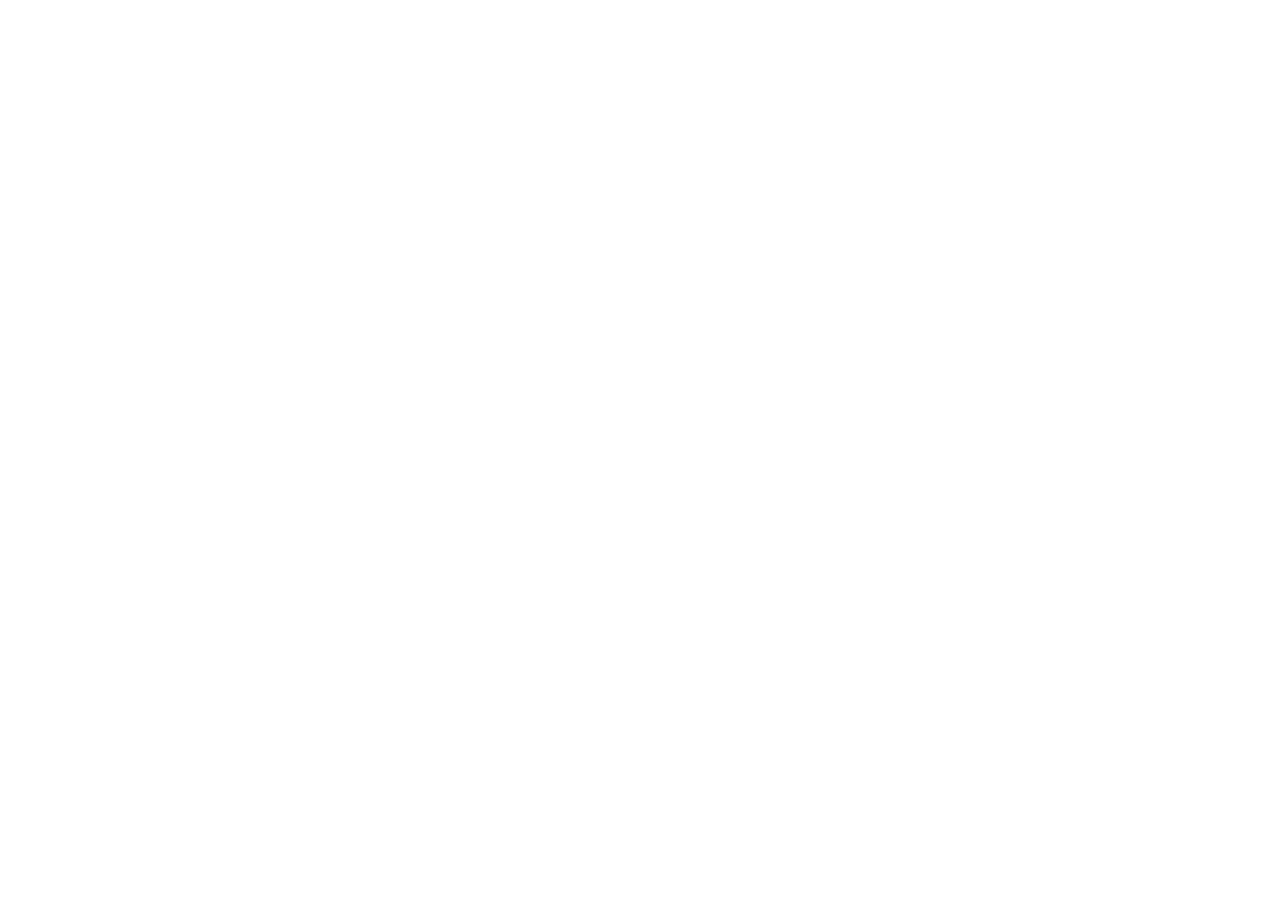
==== commit 1a7439b7: "Add files via upload" ====
--- a/index.html
+++ b/index.html
@@ -1,3206 +1,12 @@
-<!DOCTYPE html>
-<html lang="pt-BR">
-<head>
-  <meta charset="utf-8">
-  <meta name="viewport" content="width=device-width, initial-scale=1">
-  <meta name="theme-color" content="#0b100f">
-  <meta name="description" content="Nocturna é um player de áudio portátil com busca aberta, visualizadores sincronizados, letras e exportação M3U.">
-  <title>Nocturna: Web Audio Deck</title>
-  <script src="https://cdn.jsdelivr.net/npm/@tailwindcss/browser@4"></script>
-  <style>
-    :root {
-      color-scheme: dark;
-      --ink: #e9eee7;
-      --muted: #8d9992;
-      --line: rgba(226, 238, 226, .12);
-      --line-strong: rgba(226, 238, 226, .22);
-      --panel: rgba(18, 25, 23, .86);
-      --panel-soft: rgba(255, 255, 255, .035);
-      --bg: #0b100f;
-      --lime: #d1f27c;
-      --aqua: #88d5c9;
-      --rose: #ff8b82;
-      --aura-primary: rgba(106, 190, 155, .17);
-      --aura-secondary: rgba(106, 139, 179, .14);
-      --beat-scale: 1;
-      --beat-glow: 18px;
-      --stage-height: 502px;
-      font-synthesis: none;
-      text-rendering: optimizeLegibility;
-    }
-
-    * { box-sizing: border-box; }
-    [hidden] { display: none !important; }
-    html { min-width: 320px; background: var(--bg); scroll-behavior: smooth; }
-    body {
-      min-width: 320px;
-      min-height: 100vh;
-      margin: 0;
-      overflow-x: hidden;
-      color: var(--ink);
-      background:
-        radial-gradient(ellipse at 14% 7%, rgba(74, 119, 98, .19), transparent 32rem),
-        radial-gradient(ellipse at 92% 42%, rgba(70, 91, 83, .12), transparent 34rem),
-        #0b100f;
-      font-family: Inter, ui-sans-serif, system-ui, -apple-system, BlinkMacSystemFont, "Segoe UI", sans-serif;
-      -webkit-font-smoothing: antialiased;
-    }
-    button, input, textarea, select { font: inherit; }
-    button { color: inherit; }
-    button:focus-visible, input:focus-visible, textarea:focus-visible, select:focus-visible, a:focus-visible {
-      outline: 2px solid var(--lime);
-      outline-offset: 3px;
-    }
-    a { color: inherit; }
-    .page-noise {
-      position: fixed;
-      z-index: 10;
-      inset: 0;
-      pointer-events: none;
-      opacity: .12;
-      background-image: url("data:image/svg+xml,%3Csvg viewBox='0 0 180 180' xmlns='http://www.w3.org/2000/svg'%3E%3Cfilter id='n'%3E%3CfeTurbulence type='fractalNoise' baseFrequency='.92' numOctaves='3' stitchTiles='stitch'/%3E%3C/filter%3E%3Crect width='100%25' height='100%25' filter='url(%23n)' opacity='.22'/%3E%3C/svg%3E");
-      mix-blend-mode: soft-light;
-    }
-    .app-shell {
-      width: min(1480px, 100%);
-      margin: 0 auto;
-      padding: 30px 52px 26px;
-    }
-    .topbar {
-      min-height: 54px;
-      display: flex;
-      align-items: center;
-      justify-content: space-between;
-      gap: 24px;
-      margin-bottom: 24px;
-    }
-    .brand-lockup { display: flex; align-items: center; gap: 14px; min-width: 0; }
-    .brand-mark {
-      width: 38px;
-      height: 38px;
-      display: grid;
-      place-items: center;
-      flex: 0 0 auto;
-      border: 1px solid rgba(209, 242, 124, .38);
-      background: linear-gradient(145deg, rgba(209, 242, 124, .13), rgba(136, 213, 201, .035));
-      box-shadow: inset 0 1px 0 rgba(255,255,255,.12), 0 0 24px rgba(209, 242, 124, .08);
-    }
-    .brand-mark svg { width: 21px; height: 21px; color: var(--lime); }
-    .brand-name {
-      margin: 0;
-      font-size: clamp(23px, 2.25vw, 31px);
-      line-height: .95;
-      letter-spacing: .17em;
-      font-weight: 650;
-    }
-    .brand-subline, .topbar-meta, .micro-label, .lcd-label, .section-kicker, .stage-caption, .console-eyebrow, .meta-key {
-      color: var(--muted);
-      font-size: 9px;
-      font-weight: 650;
-      letter-spacing: .18em;
-      text-transform: uppercase;
-    }
-    .brand-subline { margin: 6px 0 0; letter-spacing: .21em; }
-    .topbar-meta { display: flex; align-items: center; gap: 24px; white-space: nowrap; }
-    .topbar-meta span { display: inline-flex; align-items: center; gap: 8px; }
-    .topbar-meta .dot { width: 5px; height: 5px; border-radius: 50%; background: var(--lime); box-shadow: 0 0 9px var(--lime); }
-    .guide-toggle {
-      min-height: 40px;
-      display: inline-flex;
-      align-items: center;
-      gap: 9px;
-      padding: 0 12px;
-      border: 1px solid var(--line);
-      background: rgba(255,255,255,.025);
-      color: #b7c2bb;
-      font-size: 11px;
-      letter-spacing: .06em;
-      cursor: pointer;
-      transition: color .2s ease, border-color .2s ease, background .2s ease;
-    }
-    .guide-toggle:hover { color: var(--lime); border-color: rgba(209,242,124,.42); background: rgba(209,242,124,.055); }
-    .guide-toggle svg { width: 14px; height: 14px; }
-
-    .player-deck, .utility-console {
-      border: 1px solid var(--line-strong);
-      background: linear-gradient(145deg, rgba(27, 35, 32, .91), rgba(13, 19, 18, .93));
-      box-shadow: 0 30px 90px rgba(0,0,0,.3), inset 0 1px 0 rgba(255,255,255,.09);
-      backdrop-filter: blur(22px);
-      -webkit-backdrop-filter: blur(22px);
-    }
-    .player-deck { position: relative; isolation: isolate; overflow: hidden; }
-    .player-deck.is-drag-over { outline: 2px solid rgba(209,242,124,.64); outline-offset: -5px; }
-    .winamp-titlebar {
-      height: 42px;
-      display: flex;
-      align-items: center;
-      justify-content: space-between;
-      padding: 0 15px 0 19px;
-      border-bottom: 1px solid rgba(255,255,255,.14);
-      background: linear-gradient(180deg, rgba(238,245,236,.10), rgba(87,99,90,.055) 48%, rgba(0,0,0,.17));
-      box-shadow: inset 0 1px 0 rgba(255,255,255,.13), inset 0 -1px 0 rgba(0,0,0,.32);
-    }
-    .titlebar-left, .titlebar-right, .status-lights { display: flex; align-items: center; }
-    .titlebar-left { min-width: 0; gap: 11px; }
-    .titlebar-brand {
-      flex: 0 0 auto;
-      color: #e2e9e1;
-      font-family: ui-monospace, SFMono-Regular, Menlo, Consolas, monospace;
-      font-size: 10px;
-      font-weight: 700;
-      letter-spacing: .13em;
-      text-shadow: 0 1px 1px #000;
-    }
-    .titlebar-track {
-      overflow: hidden;
-      color: #8c9890;
-      font-family: ui-monospace, SFMono-Regular, Menlo, Consolas, monospace;
-      font-size: 9px;
-      letter-spacing: .12em;
-      text-overflow: ellipsis;
-      white-space: nowrap;
-    }
-    .titlebar-right { gap: 16px; }
-    .status-lights { gap: 8px; }
-    .tiny-led {
-      width: 6px;
-      height: 6px;
-      display: inline-block;
-      border: 1px solid rgba(0,0,0,.65);
-      border-radius: 50%;
-      background: #324039;
-      box-shadow: inset 0 1px 1px rgba(0,0,0,.8);
-      transition: background .12s ease, box-shadow .12s ease;
-    }
-    .tiny-led.is-lit { background: var(--lime); box-shadow: 0 0 7px var(--lime), 0 0 15px rgba(209,242,124,.55); }
-    .tiny-led.is-shimmer { animation: signal-blink .28s ease-in-out infinite alternate; }
-    #beatLed.is-lit { background: var(--rose); box-shadow: 0 0 7px var(--rose), 0 0 16px rgba(255,139,130,.75); }
-    .titlebar-label { color: #89958d; font: 8px ui-monospace, SFMono-Regular, Menlo, Consolas, monospace; letter-spacing: .1em; }
-    .chrome-button {
-      width: 28px;
-      height: 25px;
-      display: grid;
-      place-items: center;
-      padding: 0;
-      border: 1px solid rgba(255,255,255,.12);
-      background: linear-gradient(180deg, rgba(255,255,255,.08), rgba(0,0,0,.13));
-      color: #b8c2bb;
-      cursor: pointer;
-    }
-    .chrome-button:hover { color: var(--lime); border-color: rgba(209,242,124,.4); }
-    .chrome-button svg { width: 13px; height: 13px; }
-
-    .player-stage {
-      --aura-primary: rgba(106, 190, 155, .17);
-      --aura-secondary: rgba(106, 139, 179, .14);
-      --beat-scale: 1;
-      --beat-glow: 18px;
-      position: relative;
-      height: var(--stage-height);
-      overflow: hidden;
-      isolation: isolate;
-      background: #17201d;
-    }
-    .ambient-image {
-      position: absolute;
-      z-index: -3;
-      inset: -3%;
-      width: 106%;
-      height: 106%;
-      object-fit: cover;
-      object-position: center 49%;
-      filter: brightness(.45) saturate(.55) blur(1.5px);
-      transform: scale(1.025);
-      transition: filter 1.1s ease, transform 8s ease, opacity .8s ease;
-      opacity: .86;
-    }
-    .player-stage.is-playing .ambient-image { transform: scale(1.07); filter: brightness(.39) saturate(.7) blur(1px); }
-    .stage-vignette {
-      position: absolute;
-      z-index: -2;
-      inset: 0;
-      background:
-        radial-gradient(ellipse at 67% 48%, var(--aura-primary), transparent 43%),
-        radial-gradient(ellipse at 23% 77%, var(--aura-secondary), transparent 37%),
-        linear-gradient(90deg, rgba(8,13,12,.92) 0%, rgba(8,13,12,.64) 39%, rgba(9,14,13,.28) 71%, rgba(9,14,13,.62) 100%),
-        linear-gradient(180deg, rgba(8,13,12,.2), rgba(8,13,12,.12) 56%, rgba(8,13,12,.7));
-      transition: background 1s ease;
-    }
-    .player-stage::after {
-      position: absolute;
-      z-index: -1;
-      inset: 0;
-      content: "";
-      pointer-events: none;
-      border: 1px solid rgba(255,255,255,.055);
-      box-shadow: inset 0 1px 0 rgba(255,255,255,.08), inset 0 0 100px rgba(0,0,0,.25);
-    }
-    .visualizer-canvas { position: absolute; z-index: 0; inset: 0; width: 100%; height: 100%; pointer-events: none; }
-    .stage-topline, .stage-bottomline {
-      position: absolute;
-      z-index: 2;
-      left: 29px;
-      right: 29px;
-      display: flex;
-      align-items: center;
-      justify-content: space-between;
-      min-width: 0;
-    }
-    .stage-topline { top: 20px; }
-    .stage-caption { color: rgba(222,232,223,.57); font-size: 9px; }
-    .analysis-indicator { display: inline-flex; align-items: center; gap: 9px; color: rgba(222,232,223,.76); font: 9px ui-monospace, SFMono-Regular, Menlo, Consolas, monospace; letter-spacing: .09em; text-transform: uppercase; }
-    .analysis-indicator .tiny-led { width: 5px; height: 5px; }
-    .stage-content {
-      position: absolute;
-      z-index: 2;
-      inset: 74px 7.3% 72px;
-      display: grid;
-      grid-template-columns: minmax(0, 1.08fr) minmax(260px, .92fr);
-      align-items: center;
-      gap: 5%;
-    }
-    .track-copy { min-width: 0; padding: 10px 0; }
-    .section-kicker { display: flex; align-items: center; gap: 9px; margin: 0 0 18px; color: var(--lime); }
-    .section-kicker::before { width: 18px; height: 1px; content: ""; background: var(--lime); opacity: .75; }
-    .track-title {
-      width: 100%;
-      max-width: 720px;
-      min-height: 1.04em;
-      overflow: hidden;
-      margin: 0;
-      color: #f1f5ed;
-      font-size: clamp(32px, 5vw, 70px);
-      font-weight: 460;
-      line-height: 1.04;
-      letter-spacing: -.055em;
-      text-wrap: balance;
-      text-shadow: 0 2px 30px rgba(0,0,0,.38);
-    }
-    .track-title span { display: block; overflow: hidden; text-overflow: ellipsis; }
-    .track-artist {
-      min-height: 23px;
-      overflow: hidden;
-      margin: 13px 0 0;
-      color: rgba(226,236,228,.75);
-      font-size: 15px;
-      letter-spacing: .035em;
-      text-overflow: ellipsis;
-      white-space: nowrap;
-    }
-    .track-tags { min-height: 22px; display: flex; align-items: center; gap: 15px; margin-top: 17px; }
-    .track-tag { color: rgba(227,237,228,.7); font: 9px ui-monospace, SFMono-Regular, Menlo, Consolas, monospace; letter-spacing: .12em; text-transform: uppercase; white-space: nowrap; }
-    .track-tag + .track-tag { padding-left: 15px; border-left: 1px solid rgba(255,255,255,.2); }
-    .track-state-line {
-      height: 18px;
-      display: flex;
-      align-items: center;
-      gap: 9px;
-      margin-top: 20px;
-      color: rgba(226,236,228,.5);
-      font: 8px ui-monospace, SFMono-Regular, Menlo, Consolas, monospace;
-      letter-spacing: .11em;
-      text-transform: uppercase;
-    }
-    .track-state-line span:last-child { overflow: hidden; text-overflow: ellipsis; white-space: nowrap; }
-    .status-dot { width: 5px; height: 5px; flex: 0 0 auto; border-radius: 50%; background: #68766d; }
-    .status-dot.is-live { background: var(--lime); box-shadow: 0 0 8px var(--lime); }
-    .artwork-zone { display: grid; place-items: center; min-width: 0; perspective: 900px; }
-    .vinyl-disc {
-      position: relative;
-      width: min(31vw, 342px);
-      aspect-ratio: 1;
-      display: grid;
-      place-items: center;
-      border: 1px solid rgba(240,247,238,.27);
-      border-radius: 50%;
-      background:
-        radial-gradient(circle at center, transparent 0 30%, rgba(7,10,10,.96) 30.3% 31%, transparent 31.3% 32.4%, rgba(255,255,255,.07) 32.8% 33%, transparent 33.5% 38%, rgba(255,255,255,.045) 38.5% 38.8%, transparent 39.3% 45%, rgba(255,255,255,.04) 45.5% 45.8%, transparent 46.2% 53%, rgba(255,255,255,.035) 53.5% 53.8%, transparent 54.2% 100%),
-        radial-gradient(circle at 34% 27%, #38423d, #131918 42%, #080b0b 69%, #29322d 100%);
-      box-shadow: 0 0 var(--beat-glow) rgba(133,211,184,.16), 0 25px 70px rgba(0,0,0,.48), inset 0 1px 0 rgba(255,255,255,.14), inset 0 -3px 20px rgba(0,0,0,.8);
-      transform: scale(var(--beat-scale));
-      transition: transform .16s ease-out, box-shadow .18s ease-out;
-    }
-    .vinyl-disc::before, .vinyl-disc::after { position: absolute; inset: 6%; border: 1px solid rgba(255,255,255,.07); border-radius: 50%; content: ""; pointer-events: none; }
-    .vinyl-disc::after { inset: 12%; border-color: rgba(255,255,255,.035); }
-    .vinyl-disc.is-spinning { animation: disc-spin 8s linear infinite; }
-    .vinyl-grooves { position: absolute; inset: 2%; border: 1px dashed rgba(255,255,255,.07); border-radius: 50%; pointer-events: none; }
-    .cover-image {
-      position: relative;
-      z-index: 1;
-      width: 49%;
-      height: 49%;
-      border: 1px solid rgba(255,255,255,.36);
-      border-radius: 50%;
-      object-fit: cover;
-      box-shadow: 0 0 0 6px rgba(9,13,12,.85), 0 0 34px rgba(136,213,201,.27), 0 0 var(--beat-glow) rgba(136,213,201,.18);
-      transition: box-shadow .2s ease, filter .5s ease;
-    }
-    .record-center {
-      position: absolute;
-      z-index: 2;
-      width: 8px;
-      height: 8px;
-      border: 2px solid rgba(255,255,255,.73);
-      border-radius: 50%;
-      background: var(--lime);
-      box-shadow: 0 0 9px rgba(209,242,124,.8);
-      pointer-events: none;
-    }
-    .stage-bottomline {
-      bottom: 15px;
-      min-height: 36px;
-      padding-top: 10px;
-      border-top: 1px solid rgba(255,255,255,.14);
-    }
-    .stage-foot-note { color: rgba(224,235,226,.46); font: 8px ui-monospace, SFMono-Regular, Menlo, Consolas, monospace; letter-spacing: .12em; text-transform: uppercase; white-space: nowrap; }
-    .oled-cluster { display: flex; align-items: baseline; gap: 11px; margin-left: auto; margin-right: 18px; }
-    .oled-time {
-      min-width: 94px;
-      color: #d4efad;
-      font: 18px/1 ui-monospace, SFMono-Regular, Menlo, Consolas, monospace;
-      letter-spacing: .09em;
-      text-align: right;
-      text-shadow: 0 0 8px rgba(209,242,124,.72), 0 0 22px rgba(209,242,124,.22);
-      font-variant-numeric: tabular-nums;
-    }
-    .oled-duration { min-width: 40px; color: rgba(211,230,209,.55); font: 9px ui-monospace, SFMono-Regular, Menlo, Consolas, monospace; }
-    .visualizer-picker { display: flex; align-items: center; gap: 9px; }
-    .visualizer-picker label { color: rgba(224,235,226,.53); font: 8px ui-monospace, SFMono-Regular, Menlo, Consolas, monospace; letter-spacing: .11em; text-transform: uppercase; }
-    .visualizer-picker select {
-      max-width: 188px;
-      min-height: 29px;
-      padding: 0 26px 0 9px;
-      border: 1px solid rgba(255,255,255,.17);
-      border-radius: 0;
-      background-color: rgba(7,12,11,.54);
-      color: #dde6dd;
-      font: 9px ui-monospace, SFMono-Regular, Menlo, Consolas, monospace;
-      letter-spacing: .04em;
-      cursor: pointer;
-    }
-    .official-embed-layer {
-      position: absolute;
-      z-index: 4;
-      inset: 56px 7% 55px;
-      overflow: hidden;
-      border: 1px solid rgba(232,242,229,.24);
-      background: #050707;
-      box-shadow: 0 20px 70px rgba(0,0,0,.56);
-    }
-    .official-embed-layer iframe { width: 100%; height: 100%; border: 0; background: #050707; }
-
-    .transport-console {
-      position: relative;
-      padding: 14px 22px 17px;
-      border-top: 1px solid rgba(255,255,255,.13);
-      background: linear-gradient(180deg, rgba(25,33,30,.96), rgba(12,17,16,.98));
-      box-shadow: inset 0 1px 0 rgba(255,255,255,.06);
-    }
-    .control-topline { min-height: 52px; display: flex; align-items: center; gap: 20px; }
-    .transport-buttons { display: flex; align-items: center; gap: 8px; flex: 0 0 auto; }
-    .transport-button {
-      min-width: 42px;
-      min-height: 42px;
-      display: grid;
-      place-items: center;
-      padding: 0;
-      border: 1px solid rgba(255,255,255,.17);
-      background: linear-gradient(145deg, rgba(255,255,255,.075), rgba(0,0,0,.2));
-      color: #c5d0c8;
-      cursor: pointer;
-      box-shadow: inset 0 1px 0 rgba(255,255,255,.08), 0 3px 8px rgba(0,0,0,.2);
-      transition: border-color .18s ease, color .18s ease, background .18s ease, transform .18s ease;
-    }
-    .transport-button:hover:not(:disabled) { color: var(--lime); border-color: rgba(209,242,124,.45); background: rgba(209,242,124,.07); transform: translateY(-1px); }
-    .transport-button:active:not(:disabled) { transform: translateY(1px); }
-    .transport-button:disabled { opacity: .35; cursor: not-allowed; }
-    .transport-button svg { width: 16px; height: 16px; }
-    .transport-button.primary {
-      width: 50px;
-      height: 50px;
-      border-color: rgba(209,242,124,.56);
-      background: linear-gradient(145deg, rgba(209,242,124,.25), rgba(72,97,69,.18));
-      color: #e5f7bb;
-      box-shadow: 0 0 19px rgba(209,242,124,.12), inset 0 1px 0 rgba(255,255,255,.2);
-    }
-    .transport-button.primary svg { width: 19px; height: 19px; }
-    .transport-button.is-active { color: var(--lime); border-color: rgba(209,242,124,.52); background: rgba(209,242,124,.1); }
-    .loop-indicator { display: none; color: var(--lime); font: 8px ui-monospace, SFMono-Regular, Menlo, Consolas, monospace; }
-    .transport-button.is-active .loop-indicator { display: inline; }
-    .marquee-block { min-width: 0; flex: 1 1 auto; padding: 0 14px; }
-    .marquee-label { display: block; margin-bottom: 6px; color: #68756e; font: 8px ui-monospace, SFMono-Regular, Menlo, Consolas, monospace; letter-spacing: .17em; }
-    .marquee-window { height: 19px; overflow: hidden; color: #d2ddd4; font: 11px ui-monospace, SFMono-Regular, Menlo, Consolas, monospace; letter-spacing: .05em; white-space: nowrap; }
-    .marquee-window span { display: inline-block; max-width: 100%; overflow: hidden; text-overflow: ellipsis; vertical-align: top; }
-    .marquee-window.is-scrolling span { max-width: none; animation: marquee-travel 16s linear infinite; }
-    .add-track-button, .small-action, .primary-action, .secondary-action, .tab-button {
-      min-height: 42px;
-      display: inline-flex;
-      align-items: center;
-      justify-content: center;
-      gap: 9px;
-      border: 1px solid var(--line-strong);
-      background: rgba(255,255,255,.035);
-      color: #cbd5cd;
-      cursor: pointer;
-      transition: color .18s ease, border-color .18s ease, background .18s ease;
-    }
-    .add-track-button { flex: 0 0 auto; padding: 0 13px; font-size: 10px; letter-spacing: .06em; }
-    .add-track-button svg { width: 14px; height: 14px; }
-    .add-track-button:hover, .small-action:hover, .secondary-action:hover, .tab-button:hover { color: var(--lime); border-color: rgba(209,242,124,.38); background: rgba(209,242,124,.055); }
-    .seek-line { height: 26px; display: grid; grid-template-columns: 43px minmax(0,1fr) 43px; align-items: center; gap: 12px; margin-top: 5px; }
-    .time-readout { color: #8e9a92; font: 9px ui-monospace, SFMono-Regular, Menlo, Consolas, monospace; font-variant-numeric: tabular-nums; }
-    .time-readout:last-child { text-align: right; }
-    input[type="range"] {
-      width: 100%;
-      height: 22px;
-      margin: 0;
-      accent-color: var(--lime);
-      background: transparent;
-      cursor: pointer;
-    }
-    input[type="range"]::-webkit-slider-runnable-track { height: 3px; border-radius: 0; background: rgba(209,222,210,.2); }
-    input[type="range"]::-webkit-slider-thumb { width: 10px; height: 10px; margin-top: -3.5px; border: 1px solid rgba(255,255,255,.56); border-radius: 50%; background: var(--lime); box-shadow: 0 0 10px rgba(209,242,124,.55); -webkit-appearance: none; }
-    input[type="range"]::-moz-range-track { height: 3px; background: rgba(209,222,210,.2); }
-    input[type="range"]::-moz-range-thumb { width: 9px; height: 9px; border: 1px solid rgba(255,255,255,.56); border-radius: 50%; background: var(--lime); box-shadow: 0 0 10px rgba(209,242,124,.55); }
-    .control-bottomline { display: flex; align-items: center; justify-content: space-between; gap: 24px; padding-top: 5px; }
-    .range-group, .range-control, .controls-utility { display: flex; align-items: center; }
-    .range-group { gap: 21px; }
-    .range-control { min-width: 0; gap: 10px; }
-    .range-control label { color: #829087; font: 8px ui-monospace, SFMono-Regular, Menlo, Consolas, monospace; letter-spacing: .12em; text-transform: uppercase; white-space: nowrap; }
-    .range-control input[type="range"] { width: 112px; }
-    .range-control.speed-control input[type="range"] { width: 92px; }
-    .range-readout { width: 34px; color: #b4c0b7; font: 9px ui-monospace, SFMono-Regular, Menlo, Consolas, monospace; text-align: right; }
-    .mute-button { width: 37px; min-width: 37px; min-height: 37px; }
-    .mute-button svg { width: 15px; height: 15px; }
-    .controls-utility { gap: 15px; }
-    .transport-footnote { color: #647169; font: 8px ui-monospace, SFMono-Regular, Menlo, Consolas, monospace; letter-spacing: .08em; }
-    .audio-element { display: none; }
-
-    .utility-console { margin-top: 22px; padding: 0 23px 20px; }
-    .console-header { min-height: 70px; display: flex; align-items: center; justify-content: space-between; gap: 18px; border-bottom: 1px solid var(--line); }
-    .console-headline { min-width: 0; }
-    .console-eyebrow { display: block; margin-bottom: 5px; color: var(--lime); font-size: 8px; }
-    .console-title { margin: 0; color: #e2e9e2; font-size: 14px; font-weight: 500; letter-spacing: .015em; }
-    .console-live-state { max-width: 260px; overflow: hidden; color: #7f8b83; font: 8px ui-monospace, SFMono-Regular, Menlo, Consolas, monospace; letter-spacing: .09em; text-overflow: ellipsis; text-transform: uppercase; white-space: nowrap; }
-    .tab-list { display: flex; align-items: stretch; gap: 4px; min-height: 48px; }
-    .tab-button {
-      position: relative;
-      min-height: 48px;
-      padding: 0 13px;
-      border: 0;
-      border-bottom: 1px solid transparent;
-      background: transparent;
-      color: #8d9991;
-      font-size: 10px;
-      letter-spacing: .045em;
-    }
-    .tab-button[aria-selected="true"] { border-bottom-color: var(--lime); color: #e4eddf; }
-    .tab-button[aria-selected="true"]::after { position: absolute; bottom: -1px; left: 13px; width: 24px; height: 1px; content: ""; background: var(--lime); box-shadow: 0 0 9px var(--lime); }
-    .tab-panel { min-height: 432px; padding-top: 19px; }
-    .search-form { display: grid; grid-template-columns: minmax(180px,1fr) minmax(210px,1.2fr) auto; align-items: end; gap: 13px; }
-    .field { min-width: 0; display: block; }
-    .field-label { display: block; margin: 0 0 7px; color: #8c9991; font: 8px ui-monospace, SFMono-Regular, Menlo, Consolas, monospace; letter-spacing: .14em; text-transform: uppercase; }
-    .text-input, .text-area, .select-input {
-      width: 100%;
-      min-width: 0;
-      border: 1px solid rgba(230,240,229,.16);
-      border-radius: 0;
-      background: rgba(5,10,9,.42);
-      color: #e4ebe3;
-      box-shadow: inset 0 1px 4px rgba(0,0,0,.25);
-      transition: border-color .18s ease, background .18s ease;
-    }
-    .text-input { height: 43px; padding: 0 12px; font-size: 12px; }
-    .text-input::placeholder, .text-area::placeholder { color: #59655d; }
-    .text-input:hover, .text-area:hover { border-color: rgba(230,240,229,.28); }
-    .optional-note { min-height: 15px; margin: 6px 0 -21px; color: #6f7c73; font-size: 9px; line-height: 1.4; }
-    .primary-action { min-height: 43px; padding: 0 17px; border-color: rgba(209,242,124,.42); background: rgba(209,242,124,.11); color: #e2f3c4; font-size: 10px; font-weight: 600; letter-spacing: .05em; white-space: nowrap; }
-    .primary-action:hover { background: rgba(209,242,124,.19); border-color: rgba(209,242,124,.72); color: #f0ffd7; }
-    .primary-action svg, .secondary-action svg, .small-action svg { width: 14px; height: 14px; flex: 0 0 auto; }
-    .search-state-row { min-height: 30px; display: flex; align-items: center; justify-content: space-between; gap: 12px; margin-top: 19px; border-bottom: 1px solid rgba(255,255,255,.08); }
-    .search-status, .source-summary { min-width: 0; overflow: hidden; color: #829087; font: 8px ui-monospace, SFMono-Regular, Menlo, Consolas, monospace; letter-spacing: .075em; text-overflow: ellipsis; white-space: nowrap; }
-    .search-status { color: #acb7ad; }
-    .search-status.is-error { color: #ff9f96; }
-    .active-result-bar {
-      min-height: 41px;
-      display: flex;
-      align-items: center;
-      justify-content: space-between;
-      gap: 14px;
-      margin-top: 10px;
-      padding: 0 10px;
-      border-left: 2px solid var(--lime);
-      background: rgba(209,242,124,.055);
-    }
-    .active-result-label { min-width: 0; overflow: hidden; color: #bcc9be; font-size: 10px; text-overflow: ellipsis; white-space: nowrap; }
-    .small-action { min-height: 32px; padding: 0 10px; font-size: 9px; white-space: nowrap; }
-    .results-viewport {
-      height: 258px;
-      overflow: auto;
-      scrollbar-gutter: stable;
-      overscroll-behavior: contain;
-      border-bottom: 1px solid rgba(255,255,255,.08);
-    }
-    .results-empty { height: 100%; display: flex; align-items: center; justify-content: center; padding: 28px; color: #68766e; font-size: 11px; text-align: center; }
-    .result-row {
-      min-height: 64px;
-      display: grid;
-      grid-template-columns: 42px minmax(0,1fr) auto auto;
-      align-items: center;
-      gap: 12px;
-      padding: 8px 10px 8px 4px;
-      border-bottom: 1px solid rgba(255,255,255,.075);
-      transition: background .18s ease;
-    }
-    .result-row:hover { background: rgba(255,255,255,.025); }
-    .result-cover { width: 38px; height: 38px; border: 1px solid rgba(255,255,255,.13); object-fit: cover; background: #18211d; }
-    .result-copy { min-width: 0; }
-    .result-title { overflow: hidden; color: #dce5dc; font-size: 11px; font-weight: 520; text-overflow: ellipsis; white-space: nowrap; }
-    .result-subtitle { overflow: hidden; margin-top: 4px; color: #7c8981; font-size: 9px; text-overflow: ellipsis; white-space: nowrap; }
-    .result-duration { min-width: 42px; color: #728078; font: 8px ui-monospace, SFMono-Regular, Menlo, Consolas, monospace; text-align: right; white-space: nowrap; }
-    .result-actions { display: flex; align-items: center; gap: 5px; }
-    .result-play, .result-add {
-      min-width: 56px;
-      min-height: 34px;
-      padding: 0 9px;
-      border: 1px solid rgba(209,242,124,.3);
-      background: rgba(209,242,124,.07);
-      color: #dcedc5;
-      font-size: 9px;
-      cursor: pointer;
-      transition: background .18s ease, border-color .18s ease;
-    }
-    .result-play:hover, .result-add:hover { border-color: rgba(209,242,124,.65); background: rgba(209,242,124,.15); }
-    .result-add { min-width: 34px; width: 34px; padding: 0; border-color: var(--line); background: transparent; color: #92a097; font-size: 15px; }
-    .direct-row {
-      min-height: 56px;
-      display: flex;
-      align-items: center;
-      gap: 9px;
-      padding-top: 11px;
-    }
-    .direct-row .text-input { height: 37px; flex: 1 1 auto; font-family: ui-monospace, SFMono-Regular, Menlo, Consolas, monospace; font-size: 10px; }
-    .secondary-action { min-height: 37px; padding: 0 11px; font-size: 9px; white-space: nowrap; }
-    .direct-hint { flex: 0 0 auto; color: #657168; font-size: 8px; }
-
-    .panel-heading { display: flex; align-items: flex-start; justify-content: space-between; gap: 18px; margin: 0 0 17px; }
-    .panel-heading h2 { margin: 0; color: #e0e8e0; font-size: 15px; font-weight: 500; letter-spacing: .01em; }
-    .panel-heading p { margin: 6px 0 0; color: #7e8a82; font-size: 10px; line-height: 1.55; }
-    .language-badge { min-width: 78px; min-height: 29px; display: inline-flex; align-items: center; justify-content: center; padding: 0 9px; border: 1px solid rgba(136,213,201,.27); color: var(--aqua); font: 8px ui-monospace, SFMono-Regular, Menlo, Consolas, monospace; letter-spacing: .08em; text-transform: uppercase; white-space: nowrap; }
-    .lyrics-grid { display: grid; grid-template-columns: 1fr 1fr; gap: 14px; }
-    .text-area { min-height: 256px; height: 256px; display: block; resize: vertical; padding: 13px; color: #d6dfd7; font-size: 11px; line-height: 1.7; scrollbar-gutter: stable; }
-    .translation-area { color: #e1e9dd; border-color: rgba(209,242,124,.18); }
-    .lyrics-actions { min-height: 48px; display: flex; align-items: center; gap: 10px; margin-top: 11px; }
-    .translation-status { min-width: 0; overflow: hidden; color: #77847b; font: 9px ui-monospace, SFMono-Regular, Menlo, Consolas, monospace; text-overflow: ellipsis; white-space: nowrap; }
-    .google-link { margin-left: auto; color: #96cfc3; font-size: 9px; text-decoration: none; white-space: nowrap; }
-    .google-link:hover { text-decoration: underline; }
-
-    .credits-grid { display: grid; grid-template-columns: repeat(5, minmax(0,1fr)); gap: 12px; margin-top: 17px; }
-    .credit-item { min-width: 0; min-height: 96px; padding: 12px 10px; border-left: 1px solid rgba(255,255,255,.13); background: linear-gradient(90deg, rgba(255,255,255,.025), transparent); }
-    .credit-role { color: var(--lime); font: 8px ui-monospace, SFMono-Regular, Menlo, Consolas, monospace; letter-spacing: .13em; text-transform: uppercase; }
-    .credit-names { margin-top: 10px; color: #d2dcd2; font-size: 10px; line-height: 1.5; overflow-wrap: anywhere; }
-    .credits-source { min-height: 17px; margin-top: 12px; overflow: hidden; color: #819087; font: 8px ui-monospace, SFMono-Regular, Menlo, Consolas, monospace; text-overflow: ellipsis; white-space: nowrap; }
-    .composition-note, .composer-bio { min-height: 40px; margin-top: 12px; color: #929f96; font-size: 10px; line-height: 1.6; }
-    .composition-note a, .composer-bio a { color: #a3d9ca; text-decoration: underline; text-decoration-color: rgba(163,217,202,.3); text-underline-offset: 3px; }
-
-    .playlist-toolbar { display: flex; align-items: center; flex-wrap: wrap; gap: 8px; margin-bottom: 13px; }
-    .playlist-toolbar .primary-action, .playlist-toolbar .secondary-action { min-height: 37px; }
-    .playlist-preview { min-height: 256px; height: 256px; resize: vertical; font: 10px/1.7 ui-monospace, SFMono-Regular, Menlo, Consolas, monospace; white-space: pre; }
-    .playlist-stats { min-height: 20px; margin-top: 10px; color: #839188; font: 8px ui-monospace, SFMono-Regular, Menlo, Consolas, monospace; letter-spacing: .06em; }
-
-    .portable-guide {
-      margin-top: 18px;
-      padding: 13px 16px;
-      border: 1px solid rgba(255,255,255,.095);
-      background: rgba(255,255,255,.018);
-    }
-    .portable-guide summary { display: flex; align-items: center; gap: 9px; min-height: 24px; color: #aab7ad; font-size: 9px; letter-spacing: .08em; cursor: pointer; list-style: none; }
-    .portable-guide summary::-webkit-details-marker { display: none; }
-    .portable-guide summary::before { width: 5px; height: 5px; border-right: 1px solid var(--lime); border-bottom: 1px solid var(--lime); content: ""; transform: rotate(-45deg); transition: transform .18s ease; }
-    .portable-guide[open] summary::before { transform: rotate(45deg); }
-    .portable-guide p { max-width: 920px; margin: 9px 0 3px 14px; color: #7f8c83; font-size: 10px; line-height: 1.65; }
-    .page-footer { display: flex; align-items: center; justify-content: space-between; gap: 18px; min-height: 46px; color: #56635b; font: 8px ui-monospace, SFMono-Regular, Menlo, Consolas, monospace; letter-spacing: .075em; text-transform: uppercase; }
-    .page-footer span:last-child { text-align: right; }
-    .toast {
-      position: fixed;
-      z-index: 30;
-      right: 24px;
-      bottom: 22px;
-      max-width: min(430px, calc(100vw - 32px));
-      min-height: 42px;
-      display: flex;
-      align-items: center;
-      padding: 0 14px;
-      border: 1px solid rgba(209,242,124,.36);
-      background: rgba(12,18,16,.96);
-      box-shadow: 0 12px 40px rgba(0,0,0,.42);
-      color: #e0ebdb;
-      font-size: 10px;
-      line-height: 1.45;
-      opacity: 0;
-      pointer-events: none;
-      transform: translateY(8px);
-      transition: opacity .2s ease, transform .2s ease;
-    }
-    .toast.is-visible { opacity: 1; transform: translateY(0); }
-    .immersive-active .player-stage { height: min(67vh, 760px); }
-    .immersive-active .transport-console { padding-top: 20px; padding-bottom: 20px; }
-    .immersive-active .track-title { font-size: clamp(42px, 7vw, 94px); }
-
-    @keyframes disc-spin { to { transform: scale(var(--beat-scale)) rotate(360deg); } }
-    @keyframes marquee-travel {
-      0%, 12% { transform: translateX(0); }
-      88%, 100% { transform: translateX(min(-35vw, -280px)); }
-    }
-    @keyframes signal-blink { 0%, 100% { opacity: .6; } 50% { opacity: 1; } }
-
-    @media (max-width: 1100px) {
-      .app-shell { padding-right: 32px; padding-left: 32px; }
-      :root { --stage-height: 470px; }
-      .stage-content { right: 5.5%; left: 5.5%; grid-template-columns: minmax(0,1.1fr) minmax(230px,.9fr); gap: 2.5%; }
-      .vinyl-disc { width: min(34vw, 304px); }
-      .direct-hint { display: none; }
-      .credits-grid { grid-template-columns: repeat(3, minmax(0,1fr)); }
-    }
-    @media (max-width: 760px) {
-      .app-shell { padding: 20px 18px 18px; }
-      .topbar { margin-bottom: 17px; }
-      .topbar-meta { gap: 12px; font-size: 8px; }
-      .search-form { grid-template-columns: 1fr 1fr; }
-      .search-form .primary-action { grid-column: 1 / -1; }
-      .optional-note { margin-bottom: 0; }
-      .control-topline { gap: 10px; }
-      .transport-buttons { gap: 5px; }
-      .transport-button { min-width: 39px; min-height: 39px; }
-      .transport-button.primary { width: 46px; height: 46px; }
-      .marquee-block { padding: 0 5px; }
-      .add-track-button { padding: 0 9px; }
-      .range-control input[type="range"] { width: 82px; }
-      .range-control.speed-control input[type="range"] { width: 72px; }
-      .utility-console { padding-right: 16px; padding-left: 16px; }
-      .tab-button { padding: 0 9px; font-size: 9px; }
-    }
-    @media (max-width: 640px) {
-      :root { --stage-height: 624px; }
-      .app-shell { padding: 15px 11px 14px; }
-      .topbar { gap: 10px; min-height: 47px; }
-      .brand-lockup { gap: 10px; }
-      .brand-mark { width: 32px; height: 32px; }
-      .brand-name { font-size: 22px; letter-spacing: .14em; }
-      .brand-subline { margin-top: 5px; font-size: 7px; }
-      .topbar-meta { display: none; }
-      .guide-toggle { min-height: 38px; padding: 0 8px; font-size: 9px; }
-      .player-deck { border-left: 0; border-right: 0; }
-      .winamp-titlebar { height: 39px; padding: 0 10px; }
-      .titlebar-track { max-width: 30vw; }
-      .titlebar-right { gap: 8px; }
-      .titlebar-label { display: none; }
-      .stage-topline, .stage-bottomline { left: 14px; right: 14px; }
-      .stage-topline { top: 14px; }
-      .stage-caption { max-width: 47%; overflow: hidden; font-size: 7px; text-overflow: ellipsis; white-space: nowrap; }
-      .analysis-indicator { font-size: 8px; }
-      .stage-content { inset: 62px 22px 69px; display: grid; grid-template-columns: 1fr; grid-template-rows: auto minmax(0,1fr); align-items: start; gap: 2px; }
-      .track-copy { align-self: start; padding-top: 9px; }
-      .section-kicker { margin-bottom: 12px; font-size: 8px; }
-      .track-title { min-height: 1.1em; font-size: clamp(31px, 10vw, 47px); }
-      .track-artist { margin-top: 8px; font-size: 13px; }
-      .track-tags { min-height: 18px; margin-top: 11px; }
-      .track-state-line { margin-top: 10px; }
-      .artwork-zone { align-self: center; margin-top: -7px; }
-      .vinyl-disc { width: min(60vw, 255px); }
-      .stage-bottomline { bottom: 10px; min-height: 33px; padding-top: 8px; }
-      .stage-foot-note { display: none; }
-      .oled-cluster { gap: 7px; margin-right: auto; margin-left: 0; }
-      .oled-time { min-width: 83px; font-size: 16px; text-align: left; }
-      .visualizer-picker { gap: 5px; }
-      .visualizer-picker label { display: none; }
-      .visualizer-picker select { max-width: 160px; min-height: 27px; font-size: 8px; }
-      .official-embed-layer { inset: 52px 10px 51px; }
-      .transport-console { padding: 11px 12px 13px; }
-      .control-topline { min-height: auto; display: grid; grid-template-columns: 1fr auto; gap: 8px; }
-      .transport-buttons { grid-column: 1 / -1; justify-content: center; }
-      .transport-button { min-width: 43px; min-height: 43px; }
-      .transport-button.primary { width: 49px; height: 49px; }
-      .marquee-block { grid-column: 1; grid-row: 2; padding: 3px 0 0; }
-      .marquee-label { margin-bottom: 4px; }
-      .add-track-button { grid-column: 2; grid-row: 2; min-height: 36px; align-self: end; font-size: 8px; }
-      .add-track-button svg { width: 12px; }
-      .seek-line { grid-template-columns: 37px minmax(0,1fr) 37px; gap: 7px; margin-top: 8px; }
-      .control-bottomline { align-items: flex-start; gap: 7px; padding-top: 3px; }
-      .range-group { width: 100%; justify-content: space-between; gap: 8px; }
-      .range-control { gap: 5px; }
-      .range-control label { font-size: 7px; letter-spacing: .08em; }
-      .range-control input[type="range"] { width: 62px; }
-      .range-control.speed-control input[type="range"] { width: 55px; }
-      .range-readout { width: 29px; font-size: 8px; }
-      .mute-button { width: 35px; min-width: 35px; min-height: 35px; }
-      .controls-utility, .transport-footnote { display: none; }
-      .utility-console { margin-top: 15px; padding: 0 11px 15px; }
-      .console-header { min-height: 62px; }
-      .console-title { font-size: 12px; }
-      .console-live-state { max-width: 110px; font-size: 7px; }
-      .tab-list { min-height: 43px; gap: 0; overflow-x: auto; scrollbar-width: none; }
-      .tab-list::-webkit-scrollbar { display: none; }
-      .tab-button { min-height: 43px; flex: 0 0 auto; padding: 0 9px; font-size: 8px; }
-      .tab-button[aria-selected="true"]::after { left: 9px; }
-      .tab-panel { min-height: 490px; padding-top: 15px; }
-      .search-form { grid-template-columns: 1fr; gap: 10px; }
-      .search-form .primary-action { grid-column: auto; }
-      .optional-note { margin: 6px 0 0; }
-      .search-state-row { align-items: flex-start; flex-direction: column; justify-content: center; gap: 3px; min-height: 43px; margin-top: 12px; }
-      .search-status, .source-summary { width: 100%; font-size: 7px; }
-      .results-viewport { height: 244px; }
-      .result-row { grid-template-columns: 35px minmax(0,1fr) auto; gap: 8px; min-height: 60px; padding-right: 3px; }
-      .result-cover { width: 33px; height: 33px; }
-      .result-duration { display: none; }
-      .result-actions { gap: 4px; }
-      .result-play { min-width: 49px; min-height: 32px; padding: 0 7px; font-size: 8px; }
-      .result-add { min-width: 31px; width: 31px; min-height: 32px; }
-      .active-result-bar { min-height: 39px; gap: 8px; padding: 0 7px; }
-      .active-result-label { font-size: 8px; }
-      .small-action { min-height: 29px; padding: 0 7px; font-size: 8px; }
-      .direct-row { min-height: 0; display: grid; grid-template-columns: minmax(0,1fr) auto; gap: 7px; padding-top: 11px; }
-      .direct-row .text-input { grid-column: 1 / -1; height: 37px; }
-      .secondary-action { min-height: 36px; padding: 0 9px; font-size: 8px; }
-      .panel-heading { margin-bottom: 12px; }
-      .panel-heading h2 { font-size: 13px; }
-      .panel-heading p { max-width: 245px; font-size: 9px; }
-      .lyrics-grid { grid-template-columns: 1fr; gap: 11px; }
-      .text-area { min-height: 180px; height: 180px; padding: 10px; font-size: 10px; }
-      .lyrics-actions { flex-wrap: wrap; gap: 8px; }
-      .translation-status { flex-basis: 100%; order: 2; }
-      .google-link { margin-left: auto; }
-      .credits-grid { grid-template-columns: 1fr 1fr; gap: 7px; }
-      .credit-item { min-height: 76px; padding: 9px 7px; }
-      .credit-names { margin-top: 7px; font-size: 9px; }
-      .composition-note, .composer-bio { font-size: 9px; }
-      .playlist-toolbar { gap: 6px; }
-      .playlist-toolbar .primary-action, .playlist-toolbar .secondary-action { min-height: 34px; padding: 0 8px; font-size: 8px; }
-      .playlist-preview { min-height: 240px; height: 240px; font-size: 9px; }
-      .portable-guide { padding: 10px 11px; }
-      .portable-guide summary { font-size: 8px; }
-      .portable-guide p { margin-left: 13px; font-size: 9px; }
-      .page-footer { align-items: flex-start; flex-direction: column; justify-content: center; gap: 3px; padding: 8px 2px; font-size: 7px; }
-      .page-footer span:last-child { text-align: left; }
-      .toast { right: 12px; bottom: 12px; }
-    }
-    @media (prefers-reduced-motion: reduce) {
-      *, *::before, *::after { scroll-behavior: auto !important; animation-duration: .01ms !important; animation-iteration-count: 1 !important; transition-duration: .01ms !important; }
-    }
-  </style>
-</head>
-<body>
-  <div class="page-noise" aria-hidden="true"></div>
-  <div class="app-shell">
-    <header class="topbar">
-      <div class="brand-lockup" aria-label="Nocturna Web Audio Deck">
-        <div class="brand-mark" aria-hidden="true">
-          <svg viewBox="0 0 24 24" fill="none" stroke="currentColor" stroke-width="1.4" stroke-linecap="round">
-            <path d="M4 14V9m4 9V6m4 12V3m4 15V8m4 10v-6" />
-          </svg>
-        </div>
-        <div>
-          <p class="brand-name">NOCTURNA</p>
-          <p class="brand-subline">Web Audio Deck / 01</p>
-        </div>
-      </div>
-      <div class="topbar-meta" aria-label="Estado do player">
-        <span><i class="dot" aria-hidden="true"></i> STEREO OUTPUT</span>
-        <span>USB READY</span>
-      </div>
-      <button class="guide-toggle" id="helpButton" type="button" aria-controls="portableGuide" aria-expanded="false">
-        <svg viewBox="0 0 24 24" fill="none" stroke="currentColor" stroke-width="1.5" aria-hidden="true"><circle cx="12" cy="12" r="9"/><path d="M9.7 9a2.4 2.4 0 1 1 4.2 1.5c-1.1 1-1.9 1.4-1.9 2.7M12 16.5h.01" stroke-linecap="round"/></svg>
-        Guia rápido
-      </button>
-    </header>
-
-    <main>
-      <section class="player-deck" id="playerDeck" aria-label="Player de áudio Nocturna">
-        <div class="winamp-titlebar">
-          <div class="titlebar-left">
-            <span class="titlebar-brand">N. / DECK 01</span>
-            <span class="titlebar-track" id="titlebarTrack">WAITING FOR SIGNAL</span>
-          </div>
-          <div class="titlebar-right">
-            <div class="status-lights" aria-label="Indicadores de áudio">
-              <span class="tiny-led" id="audioLed" title="Saída de áudio"></span>
-              <span class="titlebar-label">PWR</span>
-              <span class="tiny-led" id="beatLed" title="Detecção de batida"></span>
-              <span class="titlebar-label">BEAT</span>
-            </div>
-            <button class="chrome-button" id="immersiveBtn" type="button" aria-label="Expandir player" title="Modo imersivo">
-              <svg viewBox="0 0 24 24" fill="none" stroke="currentColor" stroke-width="1.5" stroke-linecap="square" aria-hidden="true"><path d="M8 4H4v4m12-4h4v4M4 16v4h4m12-4v4h-4"/></svg>
-            </button>
-          </div>
-        </div>
-
-        <div class="player-stage" id="playerStage">
-          <img class="ambient-image" id="ambientImage" src="https://images.pexels.com/photos/5764288/pexels-photo-5764288.jpeg?auto=compress&amp;cs=tinysrgb&amp;fit=crop&amp;h=627&amp;w=1200" alt="" aria-hidden="true">
-          <div class="stage-vignette" aria-hidden="true"></div>
-          <canvas class="visualizer-canvas" id="visualizerCanvas" aria-hidden="true"></canvas>
-          <div class="stage-topline">
-            <span class="stage-caption">ANALOG HERITAGE / DIGITAL SIGNAL</span>
-            <span class="analysis-indicator"><i class="tiny-led is-lit" id="analysisLed" aria-hidden="true"></i><span id="analysisLabel">SYNC MELODICO</span></span>
-          </div>
-
-          <div class="stage-content" id="stageContent">
-            <div class="track-copy">
-              <p class="section-kicker">Now in the listening room</p>
-              <h1 class="track-title"><span id="trackTitleText">A noite começa aqui</span></h1>
-              <p class="track-artist" id="trackArtistText">Carregue uma faixa para iniciar</p>
-              <div class="track-tags" aria-label="Metadados da faixa">
-                <span class="track-tag" id="trackYearTag">ANO --</span>
-                <span class="track-tag" id="trackGenreTag">GÊNERO --</span>
-              </div>
-              <div class="track-state-line"><span class="status-dot" id="trackStatusDot" aria-hidden="true"></span><span id="trackSourceText">PLAYER PRONTO · SAÍDA DIRETA HTML5</span></div>
-            </div>
-            <div class="artwork-zone" aria-label="Capa da faixa">
-              <div class="vinyl-disc" id="vinylDisc">
-                <span class="vinyl-grooves" aria-hidden="true"></span>
-                <img class="cover-image" id="coverImage" alt="Capa da faixa atual">
-                <span class="record-center" aria-hidden="true"></span>
-              </div>
-            </div>
-          </div>
-
-          <div class="stage-bottomline">
-            <span class="stage-foot-note">NATIVE PLAYBACK / ZERO RESAMPLING ROUTE</span>
-            <div class="oled-cluster" aria-label="Tempo da faixa">
-              <span class="oled-time" id="oledTime">00:00:00</span>
-              <span class="oled-duration" id="durationDisplay">--:--</span>
-            </div>
-            <div class="visualizer-picker">
-              <label for="visualizerMode">Visual</label>
-              <select id="visualizerMode" aria-label="Estilo do visualizador">
-                <option value="auto">Auto por gênero</option>
-                <option value="1">01 / Winamp LED + reflexo</option>
-                <option value="2">02 / Dual glow</option>
-                <option value="3">03 / Circular bass reactor</option>
-                <option value="4">04 / Aurora melódica</option>
-                <option value="5">05 / Cyber grid</option>
-                <option value="6">06 / Osciloscópio CRT</option>
-              </select>
-            </div>
-          </div>
-
-          <div class="official-embed-layer" id="officialEmbedLayer" hidden>
-            <iframe id="officialEmbed" title="Player oficial incorporado" allow="autoplay; encrypted-media; picture-in-picture; clipboard-write" referrerpolicy="strict-origin-when-cross-origin" allowfullscreen></iframe>
-          </div>
-        </div>
-
-        <div class="transport-console" id="transportConsole">
-          <div class="control-topline">
-            <div class="transport-buttons" aria-label="Controles de reprodução">
-              <button class="transport-button" id="previousButton" type="button" aria-label="Faixa anterior" title="Faixa anterior">
-                <svg viewBox="0 0 24 24" fill="none" stroke="currentColor" stroke-width="1.6" stroke-linecap="round" stroke-linejoin="round" aria-hidden="true"><path d="M6 5v14M19 6 9 12l10 6z"/></svg>
-              </button>
-              <button class="transport-button primary" id="playButton" type="button" aria-label="Reproduzir" title="Reproduzir / pausar">
-                <svg class="play-icon" viewBox="0 0 24 24" fill="currentColor" aria-hidden="true"><path d="M7 4.8c0-.8.9-1.3 1.6-.9l10.1 7.1c.6.4.6 1.3 0 1.8L8.6 19.9c-.7.5-1.6 0-1.6-.9V4.8Z"/></svg>
-                <svg class="pause-icon" viewBox="0 0 24 24" fill="currentColor" aria-hidden="true" hidden><path d="M6 5h4v14H6zm8 0h4v14h-4z"/></svg>
-              </button>
-              <button class="transport-button" id="stopButton" type="button" aria-label="Parar" title="Parar">
-                <svg viewBox="0 0 24 24" fill="currentColor" aria-hidden="true"><rect x="6" y="6" width="12" height="12" rx="1"/></svg>
-              </button>
-              <button class="transport-button" id="nextButton" type="button" aria-label="Próxima faixa" title="Próxima faixa">
-                <svg viewBox="0 0 24 24" fill="none" stroke="currentColor" stroke-width="1.6" stroke-linecap="round" stroke-linejoin="round" aria-hidden="true"><path d="M18 5v14M5 6l10 6-10 6z"/></svg>
-              </button>
-              <button class="transport-button" id="loopButton" type="button" aria-label="Repetir faixa" aria-pressed="false" title="Repetir">
-                <svg viewBox="0 0 24 24" fill="none" stroke="currentColor" stroke-width="1.6" stroke-linecap="round" stroke-linejoin="round" aria-hidden="true"><path d="m17 2 4 4-4 4M3 11V9a3 3 0 0 1 3-3h15M7 22l-4-4 4-4m14-1v2a3 3 0 0 1-3 3H3"/></svg>
-                <span class="loop-indicator">1</span>
-              </button>
-            </div>
-            <div class="marquee-block">
-              <span class="marquee-label">NOW PLAYING / SOURCE SAFE</span>
-              <div class="marquee-window" id="marqueeWindow"><span id="marqueeText">Nenhuma faixa selecionada</span></div>
-            </div>
-            <button class="add-track-button" id="addCurrentButton" type="button" title="Adicionar faixa atual à lista">
-              <svg viewBox="0 0 24 24" fill="none" stroke="currentColor" stroke-width="1.6" stroke-linecap="round" aria-hidden="true"><path d="M12 5v14M5 12h14"/></svg>
-              Adicionar à lista
-            </button>
-          </div>
-          <div class="seek-line">
-            <span class="time-readout" id="currentTimeLabel">00:00</span>
-            <input id="seekSlider" type="range" min="0" max="1000" value="0" aria-label="Posição da faixa">
-            <span class="time-readout" id="durationTimeLabel">--:--</span>
-          </div>
-          <div class="control-bottomline">
-            <div class="range-group">
-              <div class="range-control">
-                <button class="transport-button mute-button" id="muteButton" type="button" aria-label="Silenciar" aria-pressed="false" title="Silenciar">
-                  <svg class="volume-icon" viewBox="0 0 24 24" fill="none" stroke="currentColor" stroke-width="1.5" stroke-linecap="round" stroke-linejoin="round" aria-hidden="true"><path d="M4 10v4h4l5 4V6l-5 4H4Z"/><path d="M16 9a5 5 0 0 1 0 6m2-8a8 8 0 0 1 0 10"/></svg>
-                  <svg class="muted-icon" viewBox="0 0 24 24" fill="none" stroke="currentColor" stroke-width="1.5" stroke-linecap="round" aria-hidden="true" hidden><path d="M4 10v4h4l5 4V6l-5 4H4Zm12 1 5 5m0-5-5 5"/></svg>
-                </button>
-                <label for="volumeSlider">Vol</label>
-                <input id="volumeSlider" type="range" min="0" max="1" step="0.01" value="0.95" aria-label="Volume">
-              </div>
-              <div class="range-control speed-control">
-                <label for="speedSlider">Speed</label>
-                <input id="speedSlider" type="range" min="0.75" max="1.25" step="0.01" value="1" aria-label="Velocidade de reprodução">
-                <span class="range-readout" id="speedReadout">1.00x</span>
-              </div>
-            </div>
-            <div class="controls-utility"><span class="transport-footnote">DIRECT HTML5 OUTPUT / NO WEB AUDIO ROUTING</span></div>
-          </div>
-          <audio class="audio-element" id="audioElement" preload="metadata" controlsList="nodownload" aria-label="Áudio da faixa atual"></audio>
-        </div>
-      </section>
-
-      <section class="utility-console" aria-label="Biblioteca e ferramentas">
-        <div class="console-header">
-          <div class="console-headline">
-            <span class="console-eyebrow">LISTENING TOOLS / OPEN SOURCES</span>
-            <p class="console-title">Biblioteca de escuta</p>
-          </div>
-          <span class="console-live-state" id="consoleLiveState">PLAYER PRONTO · SEM CHAVE DE API</span>
-        </div>
-        <div class="tab-list" role="tablist" aria-label="Ferramentas do player">
-          <button class="tab-button" id="searchTabButton" type="button" role="tab" aria-selected="true" aria-controls="searchPanel" data-panel="searchPanel">Pesquisar</button>
-          <button class="tab-button" id="lyricsTabButton" type="button" role="tab" aria-selected="false" aria-controls="lyricsPanel" data-panel="lyricsPanel">Letras</button>
-          <button class="tab-button" id="creditsTabButton" type="button" role="tab" aria-selected="false" aria-controls="creditsPanel" data-panel="creditsPanel">Créditos</button>
-          <button class="tab-button" id="playlistTabButton" type="button" role="tab" aria-selected="false" aria-controls="playlistPanel" data-panel="playlistPanel">Lista M3U</button>
-        </div>
-
-        <section class="tab-panel" id="searchPanel" role="tabpanel" aria-labelledby="searchTabButton">
-          <form class="search-form" id="searchForm">
-            <label class="field" for="artistInput">
-              <span class="field-label">Artista / intérprete</span>
-              <input class="text-input" id="artistInput" name="artist" type="search" autocomplete="off" placeholder="Ex.: Elis Regina" required>
-            </label>
-            <label class="field" for="clueInput">
-              <span class="field-label">Trecho da música (título ou parte da letra) · opcional</span>
-              <input class="text-input" id="clueInput" name="clue" type="search" autocomplete="off" placeholder="Pode deixar em branco">
-              <span class="optional-note">O trecho da música (título ou parte da letra) é opcional, não uma exigência restritiva. A busca funciona só com o nome do artista.</span>
-            </label>
-            <button class="primary-action" id="searchButton" type="submit">
-              <svg viewBox="0 0 24 24" fill="none" stroke="currentColor" stroke-width="1.6" stroke-linecap="round" aria-hidden="true"><circle cx="10.8" cy="10.8" r="6.5"/><path d="m16 16 4.2 4.2"/></svg>
-              Buscar em fontes abertas
-            </button>
-          </form>
-          <div class="search-state-row">
-            <span class="search-status" id="searchStatus" role="status" aria-live="polite">Digite um artista. O trecho da música é opcional.</span>
-            <span class="source-summary" id="sourceSummary">AUDIUS · INTERNET ARCHIVE · WIKIMEDIA · M3U</span>
-          </div>
-          <div class="active-result-bar" id="activeResultBar" hidden>
-            <span class="active-result-label" id="activeResultLabel">Faixa selecionada</span>
-            <button class="small-action" id="expandResultsButton" type="button">Expandir resultados (0)</button>
-          </div>
-          <div class="results-viewport" id="resultsViewport">
-            <div class="results-empty" id="resultsEmpty">As faixas encontradas permanecem aqui. Escolha um artista para começar.</div>
-            <div id="resultsList"></div>
-          </div>
-          <div class="direct-row">
-            <input class="text-input" id="directUrlInput" type="url" inputmode="url" autocomplete="url" placeholder="URL de áudio, .m3u/.m3u8 ou player oficial">
-            <button class="secondary-action" id="directOpenButton" type="button">Abrir URL</button>
-            <button class="secondary-action" id="localFileButton" type="button">Abrir arquivo</button>
-            <input id="localFileInput" type="file" accept="audio/*,video/*,.m3u,.m3u8" hidden>
-            <span class="direct-hint">Áudio local não sai do dispositivo.</span>
-          </div>
-        </section>
-
-        <section class="tab-panel" id="lyricsPanel" role="tabpanel" aria-labelledby="lyricsTabButton" hidden>
-          <div class="panel-heading">
-            <div>
-              <h2>Letra original, tradução em português</h2>
-              <p>Busca automática no LRCLIB; a letra original é editável e a tradução para PT-BR é sempre tentada, inclusive quando o idioma detectado já é português.</p>
-            </div>
-            <span class="language-badge" id="languageBadge">IDIOMA --</span>
-          </div>
-          <div class="lyrics-grid">
-            <label class="field" for="lyricsEditor">
-              <span class="field-label">Letra original · editável</span>
-              <textarea class="text-area" id="lyricsEditor" placeholder="Selecione uma faixa ou cole uma letra para detectar o idioma e traduzir."></textarea>
-            </label>
-            <label class="field" for="translationOutput">
-              <span class="field-label">Tradução automática · PT-BR</span>
-              <textarea class="text-area translation-area" id="translationOutput" placeholder="A tradução aparece aqui mantendo as quebras de linha." readonly></textarea>
-            </label>
-          </div>
-          <div class="lyrics-actions">
-            <button class="primary-action" id="translateButton" type="button">Detectar e traduzir para PT-BR</button>
-            <span class="translation-status" id="translationStatus" role="status" aria-live="polite">Sem seletor de idioma: detecção automática.</span>
-            <a class="google-link" id="googleTranslateLink" href="https://translate.google.com/?sl=auto&amp;tl=pt" target="_blank" rel="noopener noreferrer" hidden>Fallback: abrir Google Tradutor</a>
-          </div>
-        </section>
-
-        <section class="tab-panel" id="creditsPanel" role="tabpanel" aria-labelledby="creditsTabButton" hidden>
-          <div class="panel-heading">
-            <div>
-              <h2>Autoria verificada</h2>
-              <p>Créditos separados por função. Registros homônimos ou biografias sem relação comprovada com a faixa são omitidos.</p>
-            </div>
-            <button class="secondary-action" id="researchCreditsButton" type="button">Pesquisar créditos</button>
-          </div>
-          <div class="credits-grid">
-            <div class="credit-item"><div class="credit-role">Intérprete</div><div class="credit-names" id="performerNames">Aguardando faixa</div></div>
-            <div class="credit-item"><div class="credit-role">Composição</div><div class="credit-names" id="composerNames">Sem registro verificado</div></div>
-            <div class="credit-item"><div class="credit-role">Letra</div><div class="credit-names" id="lyricistNames">Sem registro verificado</div></div>
-            <div class="credit-item"><div class="credit-role">Texto / autoria</div><div class="credit-names" id="writerNames">Sem registro verificado</div></div>
-            <div class="credit-item"><div class="credit-role">Arranjo</div><div class="credit-names" id="arrangerNames">Sem registro verificado</div></div>
-          </div>
-          <div class="credits-source" id="creditsStatus" role="status" aria-live="polite">Fontes: MusicBrainz, Wikidata e Wikipedia em pt/en/es/fr/it. Nenhuma biografia genérica será exibida.</div>
-          <div class="composition-note" id="compositionArticle"></div>
-          <div class="composer-bio" id="composerBio"></div>
-        </section>
-
-        <section class="tab-panel" id="playlistPanel" role="tabpanel" aria-labelledby="playlistTabButton" hidden>
-          <div class="panel-heading">
-            <div>
-              <h2>Exportação de playlist M3U</h2>
-              <p>Metadados de gênero e ano original são enriquecidos quando disponíveis. Prévia, cópia e download ficam neste arquivo.</p>
-            </div>
-            <span class="language-badge" id="playlistCountBadge">0 FAIXAS</span>
-          </div>
-          <div class="playlist-toolbar">
-            <button class="secondary-action" id="addResultsButton" type="button">Adicionar resultados válidos</button>
-            <button class="primary-action" id="generatePlaylistButton" type="button">Gerar / enriquecer</button>
-            <button class="secondary-action" id="copyPlaylistButton" type="button">Copiar M3U</button>
-            <button class="secondary-action" id="downloadPlaylistButton" type="button">Baixar playlist.m3u</button>
-            <button class="secondary-action" id="clearPlaylistButton" type="button">Limpar lista</button>
-          </div>
-          <label class="field" for="playlistPreview">
-            <span class="field-label">Prévia M3U · #EXTGENRE / #EXTYEAR / #EXTINF</span>
-            <textarea class="text-area playlist-preview" id="playlistPreview" spellcheck="false" placeholder="#EXTM3U"></textarea>
-          </label>
-          <div class="playlist-stats" id="playlistStats" role="status" aria-live="polite">Adicione uma faixa reproduzida ou resultados para montar a lista.</div>
-        </section>
-      </section>
-
-      <details class="portable-guide" id="portableGuide">
-        <summary>USB DRIVE / GITHUB PAGES · instruções de uso e salvamento</summary>
-        <p>Para usar por USB, copie este <strong>index.html</strong> para uma pasta ou unidade e abra no navegador; selecione áudio local em “Abrir arquivo”. Para publicar, envie o arquivo ao repositório GitHub e ative GitHub Pages em Settings → Pages. O player e os arquivos locais não exigem build, Node.js ou chave paga. Busca, letras, tradução, capas e metadados precisam de internet e dependem da disponibilidade/CORS de cada fonte pública; alguns navegadores limitam APIs externas em file://, então GitHub Pages oferece a maior compatibilidade. O áudio pesquisado toca diretamente pelo HTML5, sem criar uma rota de áudio Web Audio.</p>
-      </details>
-      <footer class="page-footer">
-        <span>NOCTURNA / portable listening instrument</span>
-        <span>Direct native playback · open metadata · no paid API keys</span>
-      </footer>
-    </main>
-  </div>
-  <div class="toast" id="toast" role="status" aria-live="polite"></div>
-
-  <script>
-    (() => {
-      "use strict";
-
-      const byId = (id) => document.getElementById(id);
-      const el = {
-        deck: byId("playerDeck"), stage: byId("playerStage"), ambient: byId("ambientImage"), canvas: byId("visualizerCanvas"),
-        titlebarTrack: byId("titlebarTrack"), audioLed: byId("audioLed"), beatLed: byId("beatLed"), analysisLed: byId("analysisLed"), analysisLabel: byId("analysisLabel"),
-        trackTitle: byId("trackTitleText"), trackArtist: byId("trackArtistText"), trackYear: byId("trackYearTag"), trackGenre: byId("trackGenreTag"), trackSource: byId("trackSourceText"), trackStatusDot: byId("trackStatusDot"),
-        cover: byId("coverImage"), vinyl: byId("vinylDisc"), oledTime: byId("oledTime"), durationDisplay: byId("durationDisplay"), visualizerMode: byId("visualizerMode"),
-        audio: byId("audioElement"), playButton: byId("playButton"), stopButton: byId("stopButton"), previousButton: byId("previousButton"), nextButton: byId("nextButton"), loopButton: byId("loopButton"), muteButton: byId("muteButton"),
-        playIcon: document.querySelector(".play-icon"), pauseIcon: document.querySelector(".pause-icon"), volumeIcon: document.querySelector(".volume-icon"), mutedIcon: document.querySelector(".muted-icon"),
-        marqueeWindow: byId("marqueeWindow"), marqueeText: byId("marqueeText"), addCurrentButton: byId("addCurrentButton"), seekSlider: byId("seekSlider"), currentTimeLabel: byId("currentTimeLabel"), durationTimeLabel: byId("durationTimeLabel"), volumeSlider: byId("volumeSlider"), speedSlider: byId("speedSlider"), speedReadout: byId("speedReadout"), immersiveButton: byId("immersiveBtn"),
-        consoleLiveState: byId("consoleLiveState"), searchForm: byId("searchForm"), artistInput: byId("artistInput"), clueInput: byId("clueInput"), searchStatus: byId("searchStatus"), sourceSummary: byId("sourceSummary"), resultsViewport: byId("resultsViewport"), resultsEmpty: byId("resultsEmpty"), resultsList: byId("resultsList"), activeResultBar: byId("activeResultBar"), activeResultLabel: byId("activeResultLabel"), expandResultsButton: byId("expandResultsButton"),
-        directUrlInput: byId("directUrlInput"), directOpenButton: byId("directOpenButton"), localFileButton: byId("localFileButton"), localFileInput: byId("localFileInput"), officialEmbedLayer: byId("officialEmbedLayer"), officialEmbed: byId("officialEmbed"), helpButton: byId("helpButton"), portableGuide: byId("portableGuide"),
-        lyricsEditor: byId("lyricsEditor"), translationOutput: byId("translationOutput"), translationStatus: byId("translationStatus"), languageBadge: byId("languageBadge"), translateButton: byId("translateButton"), googleTranslateLink: byId("googleTranslateLink"),
-        researchCreditsButton: byId("researchCreditsButton"), performerNames: byId("performerNames"), composerNames: byId("composerNames"), lyricistNames: byId("lyricistNames"), writerNames: byId("writerNames"), arrangerNames: byId("arrangerNames"), creditsStatus: byId("creditsStatus"), compositionArticle: byId("compositionArticle"), composerBio: byId("composerBio"),
-        addResultsButton: byId("addResultsButton"), generatePlaylistButton: byId("generatePlaylistButton"), copyPlaylistButton: byId("copyPlaylistButton"), downloadPlaylistButton: byId("downloadPlaylistButton"), clearPlaylistButton: byId("clearPlaylistButton"), playlistPreview: byId("playlistPreview"), playlistStats: byId("playlistStats"), playlistCountBadge: byId("playlistCountBadge"), toast: byId("toast")
-      };
-
-      const panelButtons = Array.from(document.querySelectorAll('[role="tab"][data-panel]'));
-      const panels = panelButtons.map((button) => byId(button.dataset.panel));
-      const missingElements = Object.entries(el).filter(([, node]) => !node).map(([name]) => name);
-      if (missingElements.length) throw new Error(`Nocturna DOM IDs ausentes: ${missingElements.join(", ")}`);
-
-      const DEFAULT_PHOTO = "https://images.pexels.com/photos/5764288/pexels-photo-5764288.jpeg?auto=compress&cs=tinysrgb&fit=crop&h=627&w=1200";
-      const DEFAULT_COVER = `data:image/svg+xml;charset=UTF-8,${encodeURIComponent('<svg xmlns="http://www.w3.org/2000/svg" viewBox="0 0 640 640"><defs><linearGradient id="g" x1="0" x2="1" y1="0" y2="1"><stop stop-color="#52665b"/><stop offset=".49" stop-color="#18231f"/><stop offset="1" stop-color="#090d0c"/></linearGradient><radialGradient id="r"><stop stop-color="#d1f27c" stop-opacity=".48"/><stop offset="1" stop-color="#88d5c9" stop-opacity="0"/></radialGradient></defs><rect width="640" height="640" fill="url(#g)"/><circle cx="320" cy="320" r="300" fill="url(#r)"/><circle cx="320" cy="320" r="210" fill="none" stroke="#d1f27c" stroke-opacity=".36"/><circle cx="320" cy="320" r="145" fill="none" stroke="#e9eee7" stroke-opacity=".18"/><path d="M95 470 545 170M115 175l405 288" stroke="#e9eee7" stroke-opacity=".16"/><text x="320" y="310" fill="#e9eee7" font-family="Arial,sans-serif" font-size="46" letter-spacing="13" text-anchor="middle">NOCTURNA</text><text x="320" y="360" fill="#d1f27c" font-family="monospace" font-size="14" letter-spacing="6" text-anchor="middle">SIDE A / SIGNAL 01</text></svg>')}`;
-      const AUDIO_EXTENSIONS = new Set(["mp3", "m4a", "flac", "ogg", "oga", "opus", "wav", "aac", "wma", "rma", "rm", "rmvb", "rmv", "ram", "webm", "mp4", "mkv", "avi", "3gp"]);
-      const PLAYLIST_EXTENSIONS = new Set(["m3u", "m3u8"]);
-      const LEGACY_EXTENSIONS = new Set(["rma", "rmv", "wma", "rm", "rmvb", "ram"]);
-      const SOURCE_NAMES = ["Audius", "Internet Archive", "Wikimedia", "M3U / GitHub", "Radio-Browser", "iTunes metadata"];
-      const currentYear = new Date().getFullYear();
-      const state = {
-        results: [], queue: [], queueIndex: -1, currentTrack: null, currentToken: 0, searchToken: 0, resultsCollapsed: false,
-        embedActive: false, analysisMode: "sync", audioContext: null, analyser: null, streamSource: null, captureStream: null,
-        frequencyData: null, timeData: null, silentAnalysisFrames: 0, previousBass: 0, previousBeatIndex: -1, lastBeatAt: 0,
-        beatEnergy: 0, melodyEnergy: 0, highEnergy: 0, centroid: 0, shockwaves: [], particles: [], peakBars: [],
-        canvasWidth: 0, canvasHeight: 0, canvasDpr: 1, metadataCache: new Map(), musicBrainzCache: new Map(), detailCache: new Map(),
-        musicBrainzLastCall: 0, toastTimer: 0, objectUrls: [], lyricsToken: 0, creditToken: 0, lastFrame: 0, genreBpm: 112,
-        trackArtworkFallback: DEFAULT_COVER, busySearch: false
-      };
-
-      const canvasContext = el.canvas.getContext("2d", { alpha: true });
-      el.audio.defaultMuted = false;
-      el.audio.muted = false;
-      el.audio.volume = 0.95;
-      el.audio.preload = "metadata";
-      el.audio.setAttribute("controlsList", "nodownload");
-      el.volumeSlider.value = "0.95";
-      el.cover.src = DEFAULT_COVER;
-      el.ambient.src = DEFAULT_PHOTO;
-      el.audio.addEventListener("contextmenu", (event) => event.preventDefault());
-      el.deck.addEventListener("contextmenu", (event) => event.preventDefault());
-
-      function notify(message, duration = 3400) {
-        el.toast.textContent = message;
-        el.toast.classList.add("is-visible");
-        window.clearTimeout(state.toastTimer);
-        state.toastTimer = window.setTimeout(() => el.toast.classList.remove("is-visible"), duration);
-      }
-
-      function setSearchStatus(message, isError = false) {
-        el.searchStatus.textContent = message;
-        el.searchStatus.classList.toggle("is-error", isError);
-      }
-
-      function setConsoleStatus(message) { el.consoleLiveState.textContent = message; }
-
-      function stripNegation(query) {
-        return String(query || "").replace(/[-\u2013\u2014]+/g, " ").replace(/[\u0000-\u001f]/g, " ").replace(/\s+/g, " ").trim();
-      }
-
-      function normalizeText(value) {
-        return String(value || "").normalize("NFD").replace(/[\u0300-\u036f]/g, "").toLowerCase().replace(/[^a-z0-9\u3040-\u30ff\u3400-\u9fff\uac00-\ud7af]+/g, " ").trim().replace(/\s+/g, " ");
-      }
-
-      function escapeLucene(value) {
-        return String(value || "").replace(/[+!(){}\[\]^"~*?:]/g, "\\$&");
-      }
-
-      function toSafeURL(value, base) {
-        try {
-          const url = new URL(String(value || ""), base || window.location.href);
-          if (!["http:", "https:", "blob:", "file:"].includes(url.protocol)) return "";
-          return url.href;
-        } catch (_) { return ""; }
-      }
-
-      function getExtension(value) {
-        try {
-          const path = new URL(value, window.location.href).pathname.toLowerCase();
-          const match = path.match(/\.([a-z0-9]{2,5})$/);
-          return match ? match[1] : "";
-        } catch (_) { return ""; }
-      }
-
-      function isPlaylistURL(value) { return PLAYLIST_EXTENSIONS.has(getExtension(value)); }
-      function isLegacyURL(value) { return LEGACY_EXTENSIONS.has(getExtension(value)); }
-
-      function hasPreviewPattern(value) {
-        let text = String(value || "").toLowerCase();
-        try { text = decodeURIComponent(text); } catch (_) { /* Keep the encoded URL when malformed. */ }
-        return /(?:^|[\/_?&=.-])(preview|sample|teaser|snippet|30s|30-sec|thirtyseconds)(?:[\/_?&=.-]|$)/i.test(text);
-      }
-
-      function durationValue(value) {
-        if (typeof value === "number" && Number.isFinite(value)) return value;
-        const text = String(value || "").trim();
-        if (!text) return 0;
-        if (/^\d+(?:\.\d+)?$/.test(text)) return Number(text);
-        const parts = text.split(":").map(Number);
-        if (parts.some((part) => !Number.isFinite(part))) return 0;
-        return parts.reduce((total, part) => total * 60 + part, 0);
-      }
-
-      function formatTime(seconds, withHours = false) {
-        if (!Number.isFinite(seconds) || seconds < 0) return "--:--";
-        const whole = Math.floor(seconds);
-        const hours = Math.floor(whole / 3600);
-        const minutes = Math.floor((whole % 3600) / 60);
-        const remainder = whole % 60;
-        if (withHours || hours > 0) return `${String(hours).padStart(2, "0")}:${String(minutes).padStart(2, "0")}:${String(remainder).padStart(2, "0")}`;
-        return `${String(minutes).padStart(2, "0")}:${String(remainder).padStart(2, "0")}`;
-      }
-
-      function validYear(value) {
-        const match = String(value || "").match(/(?:^|\D)(19\d{2}|20\d{2})(?:\D|$)/);
-        if (!match) return 0;
-        const year = Number(match[1]);
-        return year >= 1900 && year <= currentYear ? year : 0;
-      }
-
-      function artistCredit(record) {
-        const credit = record && (record["artist-credit"] || record.artist_credit);
-        if (Array.isArray(credit)) return credit.map((item) => typeof item === "string" ? item : (item.name || (item.artist && item.artist.name) || "")).filter(Boolean).join("").trim();
-        if (record && record.user && record.user.name) return record.user.name;
-        return record && (record.artistName || record.artist || record.creator) || "Artista desconhecido";
-      }
-
-      function stripHTMLText(value) {
-        return String(value || "").replace(/<[^>]*>/g, " ").replace(/&nbsp;/gi, " ").replace(/&amp;/gi, "&").replace(/&quot;/gi, '"').replace(/&#39;|&apos;/gi, "'").replace(/&lt;/gi, "<").replace(/&gt;/gi, ">").replace(/\s+/g, " ").trim();
-      }
-
-      function candidateAllowed(candidate, requireDuration = false) {
-        if (!candidate || !candidate.url || hasPreviewPattern(candidate.url)) return false;
-        const duration = Number(candidate.duration);
-        if (Number.isFinite(duration) && duration > 0 && duration < 45 && !candidate.live) return false;
-        if (requireDuration && !candidate.live && (!Number.isFinite(duration) || duration < 45)) return false;
-        if (candidate.legacy || isLegacyURL(candidate.url)) return true;
-        const extension = getExtension(candidate.url);
-        if (extension && !AUDIO_EXTENSIONS.has(extension) && !PLAYLIST_EXTENSIONS.has(extension)) return false;
-        return true;
-      }
-
-      function imageURL(value) {
-        const url = toSafeURL(value);
-        return url && (url.startsWith("https://") || url.startsWith("http://")) ? url : "";
-      }
-
-      function appendQuery(url, params) {
-        const target = new URL(url);
-        Object.entries(params).forEach(([key, value]) => {
-          if (Array.isArray(value)) value.forEach((item) => target.searchParams.append(key, String(item)));
-          else if (value !== undefined && value !== null) target.searchParams.set(key, String(value));
-        });
-        return target.href;
-      }
-
-      function jsonpRequest(url, callbackParam = "callback", timeout = 9000) {
-        return new Promise((resolve, reject) => {
-          const callbackName = `__nocturna_${Date.now()}_${Math.random().toString(36).slice(2)}`;
-          const script = document.createElement("script");
-          let finished = false;
-          let timer = 0;
-          const cleanup = () => {
-            if (finished) return;
-            finished = true;
-            window.clearTimeout(timer);
-            script.remove();
-            try { delete window[callbackName]; } catch (_) { window[callbackName] = undefined; }
-          };
-          window[callbackName] = (data) => { cleanup(); resolve(data); };
-          script.async = true;
-          script.referrerPolicy = "no-referrer";
-          script.onerror = () => { cleanup(); reject(new Error("JSONP indisponível")); };
-          timer = window.setTimeout(() => { cleanup(); reject(new Error("Tempo limite JSONP")); }, timeout);
-          try {
-            const target = new URL(url);
-            target.searchParams.set(callbackParam, callbackName);
-            script.src = target.href;
-            document.head.appendChild(script);
-          } catch (error) { cleanup(); reject(error); }
-        });
-      }
-
-      async function fetchJSON(url, options = {}) {
-        const jsonpParam = options.jsonpParam || "";
-        const preferJsonp = Boolean(options.preferJsonp || (window.location.protocol === "file:" && jsonpParam));
-        let lastError = new Error("Não foi possível consultar esta fonte.");
-        if (preferJsonp && jsonpParam) {
-          try { return await jsonpRequest(url, jsonpParam, options.timeout || 9000); } catch (error) { lastError = error; }
-        }
-        try {
-          const controller = new AbortController();
-          const timer = window.setTimeout(() => controller.abort(), options.timeout || 9000);
-          let response;
-          try { response = await fetch(url, { signal: controller.signal, headers: { Accept: "application/json" }, cache: "no-store" }); }
-          finally { window.clearTimeout(timer); }
-          if (!response.ok) throw new Error(`HTTP ${response.status}`);
-          const data = await response.json();
-          if (data && data.error) throw new Error(String(data.error));
-          return data;
-        } catch (error) { lastError = error; }
-        if (jsonpParam && !preferJsonp) {
-          try { return await jsonpRequest(url, jsonpParam, options.timeout || 9000); } catch (error) { lastError = error; }
-        }
-        throw lastError;
-      }
-
-      async function fetchText(url, timeout = 9000) {
-        const controller = new AbortController();
-        const timer = window.setTimeout(() => controller.abort(), timeout);
-        try {
-          const response = await fetch(url, { signal: controller.signal, cache: "no-store" });
-          if (!response.ok) throw new Error(`HTTP ${response.status}`);
-          return await response.text();
-        } finally { window.clearTimeout(timer); }
-      }
-
-      function setTrackPresentation(track, sourceLabel) {
-        const title = track && track.title ? track.title : "Faixa sem título";
-        const artist = track && track.artist ? track.artist : "Artista não identificado";
-        el.trackTitle.textContent = title;
-        el.trackArtist.textContent = artist;
-        el.marqueeText.textContent = `${artist}  /  ${title}`;
-        el.titlebarTrack.textContent = `${title}  ·  ${artist}`;
-        el.trackSource.textContent = sourceLabel || (track && track.source) || "FONTE LOCAL";
-        el.trackStatusDot.classList.add("is-live");
-        el.trackYear.textContent = track && track.year ? `ANO ${track.year}` : "ANO --";
-        el.trackGenre.textContent = track && track.genre ? `GÊNERO ${track.genre}` : "GÊNERO --";
-        window.requestAnimationFrame(() => {
-          el.marqueeWindow.classList.toggle("is-scrolling", el.marqueeText.scrollWidth > el.marqueeWindow.clientWidth + 10);
-        });
-      }
-
-      function clearTrackPresentation(message = "Carregue uma faixa para iniciar") {
-        el.trackTitle.textContent = "A noite começa aqui";
-        el.trackArtist.textContent = message;
-        el.trackYear.textContent = "ANO --";
-        el.trackGenre.textContent = "GÊNERO --";
-        el.trackSource.textContent = "PLAYER PRONTO · SAÍDA DIRETA HTML5";
-        el.titlebarTrack.textContent = "WAITING FOR SIGNAL";
-        el.marqueeText.textContent = "Nenhuma faixa selecionada";
-        el.marqueeWindow.classList.remove("is-scrolling");
-        el.trackStatusDot.classList.remove("is-live");
-        el.cover.src = DEFAULT_COVER;
-        el.ambient.src = DEFAULT_PHOTO;
-      }
-
-      function setPlayButton(isPlaying) {
-        el.playButton.classList.toggle("is-playing", isPlaying);
-        el.playButton.setAttribute("aria-label", isPlaying ? "Pausar" : "Reproduzir");
-        el.playButton.title = isPlaying ? "Pausar" : "Reproduzir";
-        el.playIcon.hidden = isPlaying;
-        el.pauseIcon.hidden = !isPlaying;
-        el.audioLed.classList.toggle("is-lit", isPlaying);
-        el.stage.classList.toggle("is-playing", isPlaying);
-        el.vinyl.classList.toggle("is-spinning", isPlaying);
-      }
-
-      function setMutedUI(muted) {
-        el.muteButton.setAttribute("aria-pressed", String(muted));
-        el.muteButton.setAttribute("aria-label", muted ? "Ativar som" : "Silenciar");
-        el.muteButton.title = muted ? "Ativar som" : "Silenciar";
-        el.volumeIcon.hidden = muted;
-        el.mutedIcon.hidden = !muted;
-        el.muteButton.classList.toggle("is-active", muted);
-      }
-
-      function updateTime() {
-        const current = Number.isFinite(el.audio.currentTime) ? el.audio.currentTime : 0;
-        const duration = el.audio.duration;
-        el.currentTimeLabel.textContent = formatTime(current);
-        el.oledTime.textContent = formatTime(current, true);
-        if (Number.isFinite(duration) && duration > 0) {
-          el.durationTimeLabel.textContent = formatTime(duration);
-          el.durationDisplay.textContent = formatTime(duration);
-          if (!el.seekSlider.matches(":active")) el.seekSlider.value = String(Math.round((current / duration) * 1000));
-        } else {
-          el.durationTimeLabel.textContent = Number.isFinite(duration) ? "--:--" : (duration === Infinity ? "LIVE" : "--:--");
-          el.durationDisplay.textContent = duration === Infinity ? "LIVE" : "--:--";
-          if (!el.seekSlider.matches(":active")) el.seekSlider.value = "0";
-        }
-      }
-
-      function updateBpm(genre = "") {
-        const text = normalizeText(genre);
-        if (/ambient|classical|classico|soundtrack|new age/.test(text)) state.genreBpm = 78;
-        else if (/jazz|blues|soul|bossa|mpb/.test(text)) state.genreBpm = 104;
-        else if (/hip hop|hiphop|rap|r b/.test(text)) state.genreBpm = 92;
-        else if (/electronic|dance|house|techno|edm|disco/.test(text)) state.genreBpm = 126;
-        else if (/rock|metal|punk/.test(text)) state.genreBpm = 124;
-        else if (/pop|latin|reggaeton/.test(text)) state.genreBpm = 112;
-        else state.genreBpm = 110;
-      }
-
-      function isEmbedInput(value) {
-        try {
-          const url = new URL(value);
-          const host = url.hostname.toLowerCase().replace(/^www\./, "");
-          if (["youtube.com", "m.youtube.com", "music.youtube.com", "youtu.be"].includes(host)) {
-            let videoId = "";
-            if (host === "youtu.be") videoId = url.pathname.split("/").filter(Boolean)[0] || "";
-            else if (url.pathname === "/watch") videoId = url.searchParams.get("v") || "";
-            else videoId = url.pathname.split("/").filter(Boolean).pop() || "";
-            if (!/^[\w-]{11}$/.test(videoId)) return null;
-            return { provider: "YouTube", src: `https://www.youtube-nocookie.com/embed/${videoId}?autoplay=1&playsinline=1&rel=0` };
-          }
-          if (["soundcloud.com", "m.soundcloud.com"].includes(host)) {
-            const path = url.pathname.split("/").filter(Boolean);
-            if (!path.length) return null;
-            return { provider: "SoundCloud", src: `https://w.soundcloud.com/player/?url=${encodeURIComponent(url.href)}&auto_play=true&visual=true&color=%23d1f27c` };
-          }
-          if (host === "open.spotify.com") {
-            const parts = url.pathname.split("/").filter(Boolean);
-            if (parts[0] === "embed") parts.shift();
-            const kind = parts[0];
-            const id = parts[1];
-            if (!/^(track|album|playlist|episode|show|artist)$/.test(kind || "") || !/^[A-Za-z0-9]+$/.test(id || "")) return null;
-            return { provider: "Spotify", src: `https://open.spotify.com/embed/${kind}/${id}?utm_source=generator` };
-          }
-        } catch (_) { return null; }
-        return null;
-      }
-
-      function exitEmbed() {
-        if (!state.embedActive) return;
-        state.embedActive = false;
-        el.officialEmbedLayer.hidden = true;
-        el.officialEmbed.src = "about:blank";
-        el.playButton.disabled = false;
-        el.stopButton.disabled = false;
-        el.loopButton.disabled = false;
-      }
-
-      function playOfficialEmbed(embed, sourceUrl) {
-        el.audio.pause();
-        resetAnalysisSource();
-        state.currentToken += 1;
-        state.currentTrack = null;
-        state.embedActive = true;
-        state.queueIndex = -1;
-        el.officialEmbed.src = embed.src;
-        el.officialEmbedLayer.hidden = false;
-        el.playButton.disabled = true;
-        el.stopButton.disabled = false;
-        el.loopButton.disabled = true;
-        setPlayButton(false);
-        clearTrackPresentation(`${embed.provider} · reprodução oficial incorporada`);
-        el.trackTitle.textContent = `${embed.provider} player`;
-        el.trackArtist.textContent = "A reprodução acontece no player oficial.";
-        el.trackSource.textContent = "EMBED OFICIAL · CONTROLES NO PLAYER INCORPORADO";
-        el.marqueeText.textContent = `${embed.provider} / player oficial incorporado`;
-        el.titlebarTrack.textContent = `${embed.provider.toUpperCase()} · OFFICIAL PLAYER`;
-        el.trackStatusDot.classList.add("is-live");
-        setConsoleStatus(`${embed.provider.toUpperCase()} · PLAYER OFICIAL`);
-        updateTime();
-        notify(`Player oficial ${embed.provider} aberto. Use os controles incorporados.`);
-        if (sourceUrl) el.directUrlInput.value = sourceUrl;
-      }
-
-      function resetAnalysisSource() {
-        if (state.streamSource) {
-          try { state.streamSource.disconnect(); } catch (_) { /* Previous capture may have ended. */ }
-          state.streamSource = null;
-        }
-        if (state.captureStream) {
-          try { state.captureStream.getTracks().forEach((track) => track.stop()); } catch (_) { /* Capture cleanup is best-effort. */ }
-          state.captureStream = null;
-        }
-        state.analysisMode = "sync";
-        state.silentAnalysisFrames = 0;
-        state.frequencyData = null;
-        state.timeData = null;
-        el.analysisLabel.textContent = "SYNC MELODICO";
-        el.analysisLed.classList.add("is-lit");
-      }
-
-      async function setupCaptureAnalysis() {
-        resetAnalysisSource();
-        const capture = el.audio.captureStream || el.audio.mozCaptureStream;
-        if (typeof capture !== "function") return;
-        try {
-          const stream = capture.call(el.audio);
-          if (!stream || !stream.getAudioTracks().length) return;
-          const AudioContextClass = window.AudioContext || window.webkitAudioContext;
-          if (!AudioContextClass) return;
-          if (!state.audioContext) {
-            state.audioContext = new AudioContextClass();
-            state.analyser = state.audioContext.createAnalyser();
-            state.analyser.fftSize = 2048;
-            state.analyser.smoothingTimeConstant = 0.76;
-          }
-          if (state.audioContext.state === "suspended") await state.audioContext.resume();
-          state.captureStream = stream;
-          state.streamSource = state.audioContext.createMediaStreamSource(stream);
-          state.streamSource.connect(state.analyser);
-          state.frequencyData = new Uint8Array(state.analyser.frequencyBinCount);
-          state.timeData = new Uint8Array(state.analyser.fftSize);
-          state.analysisMode = "fft-pending";
-        } catch (_) {
-          resetAnalysisSource();
-        }
-      }
-
-      function chooseVisualizerStyle() {
-        const requested = el.visualizerMode.value;
-        if (requested !== "auto") return Number(requested);
-        const genre = normalizeText((state.currentTrack && state.currentTrack.genre) || "");
-        if (/ambient|classical|classico|soundtrack|new age/.test(genre)) return 4;
-        if (/electronic|dance|house|techno|edm|disco/.test(genre)) return 3;
-        if (/jazz|soul|blues|mpb|bossa/.test(genre)) return 2;
-        if (/metal|rock|punk/.test(genre)) return 5;
-        if (/pop|hip hop|rap|latin|reggaeton/.test(genre)) return 1;
-        return 6;
-      }
-
-      function resizeCanvas() {
-        const rect = el.canvas.getBoundingClientRect();
-        const dpr = Math.min(window.devicePixelRatio || 1, 2);
-        if (!rect.width || !rect.height) return;
-        state.canvasWidth = rect.width;
-        state.canvasHeight = rect.height;
-        state.canvasDpr = dpr;
-        el.canvas.width = Math.round(rect.width * dpr);
-        el.canvas.height = Math.round(rect.height * dpr);
-        canvasContext.setTransform(dpr, 0, 0, dpr, 0, 0);
-      }
-
-      function signalAt(index, count, seconds) {
-        if (state.frequencyData && state.analysisMode === "fft") {
-          const bin = Math.max(1, Math.floor((index / count) * state.frequencyData.length * .88));
-          const average = (state.frequencyData[bin] + (state.frequencyData[bin + 1] || state.frequencyData[bin]) + (state.frequencyData[bin + 2] || 0)) / 3 / 255;
-          return Math.pow(Math.max(0, average), .82);
-        }
-        const phase = seconds * (1.8 + (index % 7) * .085) + index * .61;
-        const envelope = .17 + .35 * Math.abs(Math.sin(phase)) + .15 * Math.abs(Math.sin(phase * .41 + index));
-        return Math.min(.92, envelope + state.melodyEnergy * .17 + state.beatEnergy * .16);
-      }
-
-      function triggerBeat(now) {
-        if (now - state.lastBeatAt < 210) return;
-        state.lastBeatAt = now;
-        state.shockwaves.push({ born: now, radius: 32 + Math.random() * 18 });
-        if (state.shockwaves.length > 7) state.shockwaves.shift();
-        const count = 8 + Math.round(state.highEnergy * 26);
-        for (let index = 0; index < count; index += 1) {
-          const angle = Math.random() * Math.PI * 2;
-          state.particles.push({ x: state.canvasWidth * .69, y: state.canvasHeight * .47, vx: Math.cos(angle) * (14 + Math.random() * 60), vy: Math.sin(angle) * (14 + Math.random() * 60), born: now, life: 450 + Math.random() * 680, size: 1 + Math.random() * 2.4 });
-        }
-        if (state.particles.length > 120) state.particles.splice(0, state.particles.length - 120);
-      }
-
-      function readSignal(now) {
-        const playing = !el.audio.paused && !state.embedActive;
-        const playbackTime = (Number.isFinite(el.audio.currentTime) ? el.audio.currentTime : 0) * (Number.isFinite(el.audio.playbackRate) ? el.audio.playbackRate : 1);
-        let bass = 0;
-        let mids = 0;
-        let highs = 0;
-        let centroid = 0;
-        let isLiveFFT = false;
-        if (state.analyser && state.frequencyData && state.analysisMode !== "sync") {
-          state.analyser.getByteFrequencyData(state.frequencyData);
-          state.analyser.getByteTimeDomainData(state.timeData);
-          const binHz = state.audioContext.sampleRate / state.analyser.fftSize;
-          let bassCount = 0, midCount = 0, highCount = 0, weighted = 0, total = 0;
-          for (let index = 1; index < state.frequencyData.length; index += 1) {
-            const hz = index * binHz;
-            const magnitude = state.frequencyData[index] / 255;
-            if (hz >= 35 && hz <= 170) { bass += magnitude; bassCount += 1; }
-            if (hz > 170 && hz <= 3600) { mids += magnitude; midCount += 1; }
-            if (hz > 3600 && hz <= 12000) { highs += magnitude; highCount += 1; }
-            weighted += hz * magnitude;
-            total += magnitude;
-          }
-          bass = bassCount ? bass / bassCount : 0;
-          mids = midCount ? mids / midCount : 0;
-          highs = highCount ? highs / highCount : 0;
-          centroid = total ? weighted / total : 0;
-          if (bass + mids + highs > .007 && playing) {
-            isLiveFFT = true;
-            state.analysisMode = "fft";
-            state.silentAnalysisFrames = 0;
-          } else if (playing) {
-            state.silentAnalysisFrames += 1;
-            if (state.silentAnalysisFrames > 90) state.analysisMode = "sync";
-          }
-        }
-        if (isLiveFFT) {
-          const flux = bass - state.previousBass;
-          if (playing && bass > .18 && (flux > .022 || bass > .58)) triggerBeat(now);
-          state.previousBass = bass;
-          state.beatEnergy = Math.max(bass, state.beatEnergy * .86);
-          state.melodyEnergy = Math.min(1, mids * 1.8);
-          state.highEnergy = Math.min(1, highs * 2.1);
-          state.centroid = centroid;
-          el.analysisLabel.textContent = "FFT AO VIVO";
-        } else {
-          const beatPeriod = 60 / Math.max(55, state.genreBpm);
-          const phase = ((playbackTime / beatPeriod) % 1 + 1) % 1;
-          const pulse = Math.pow(Math.max(0, Math.sin(phase * Math.PI * 2)), 12);
-          if (playing) {
-            const beatIndex = Math.floor(playbackTime / beatPeriod);
-            if (beatIndex !== state.previousBeatIndex && beatIndex >= 0) triggerBeat(now);
-            state.previousBeatIndex = beatIndex;
-          }
-          const melodic = .25 + .2 * Math.sin(playbackTime * 1.13) + .16 * Math.sin(playbackTime * 1.71 + .9) + .11 * Math.cos(playbackTime * .49);
-          bass = playing ? .12 + pulse * .68 : .07 + .035 * Math.sin(now * .0006);
-          mids = playing ? .24 + Math.abs(melodic) * .47 : .12;
-          highs = playing ? .08 + Math.max(0, Math.sin(playbackTime * 2.5 + .6)) * .34 : .055;
-          state.beatEnergy = Math.max(bass * .82, state.beatEnergy * .83);
-          state.melodyEnergy = mids;
-          state.highEnergy = highs;
-          state.centroid = 850 + mids * 2800 + Math.sin(playbackTime * .4) * 430;
-          el.analysisLabel.textContent = "SYNC MELODICO";
-        }
-        el.analysisLed.classList.toggle("is-lit", isLiveFFT || playing);
-        el.analysisLed.classList.toggle("is-shimmer", playing && state.highEnergy > .28);
-        el.beatLed.classList.toggle("is-lit", now - state.lastBeatAt < 145);
-        const beatScale = 1 + Math.min(.045, state.beatEnergy * .062);
-        const glow = 13 + Math.round(state.beatEnergy * 39 + state.highEnergy * 9);
-        const hue = Math.round(112 + Math.min(74, Math.max(0, state.centroid / 11500) * 74));
-        el.stage.style.setProperty("--aura-primary", `hsla(${hue}, 38%, 49%, ${(.11 + state.melodyEnergy * .12).toFixed(3)})`);
-        el.stage.style.setProperty("--aura-secondary", `hsla(${(hue + 36) % 360}, 31%, 43%, ${(.09 + state.highEnergy * .11).toFixed(3)})`);
-        el.stage.style.setProperty("--beat-scale", beatScale.toFixed(3));
-        el.stage.style.setProperty("--beat-glow", `${glow}px`);
-        return { bass, mids, highs, centroid, beatEnergy: state.beatEnergy, melodyEnergy: state.melodyEnergy, playing, playbackTime };
-      }
-
-      function drawWinampBars(ctx, width, height, seconds, dual, reflection) {
-        const count = Math.max(36, Math.min(70, Math.floor(width / 13)));
-        const center = width / 2;
-        const maxHeight = height * (dual ? .28 : .32);
-        const baseline = height * .78;
-        const gap = dual ? 3 : 3.6;
-        const barWidth = Math.max(2, Math.min(7, (width * .66 / count) - gap));
-        const span = count * (barWidth + gap);
-        const start = dual ? center - span / 2 : (width - span) / 2;
-        if (state.peakBars.length !== count) state.peakBars = Array(count).fill(0);
-        ctx.save();
-        if (dual) ctx.globalCompositeOperation = "lighter";
-        for (let index = 0; index < count; index += 1) {
-          const sample = signalAt(index, count, seconds);
-          const barHeight = Math.max(2, sample * maxHeight);
-          state.peakBars[index] = Math.max(barHeight, state.peakBars[index] - 0.52);
-          const x = start + index * (barWidth + gap);
-          const gradient = ctx.createLinearGradient(0, baseline - barHeight, 0, baseline);
-          gradient.addColorStop(0, index % 6 === 0 ? "rgba(220,245,153,.93)" : "rgba(133,218,194,.89)");
-          gradient.addColorStop(.62, "rgba(96,196,172,.76)");
-          gradient.addColorStop(1, "rgba(115,147,117,.17)");
-          ctx.fillStyle = gradient;
-          if (dual) {
-            const leftX = center - (index + 1) * (barWidth + gap);
-            ctx.fillRect(leftX, baseline - barHeight, barWidth, barHeight);
-            ctx.fillRect(center + index * (barWidth + gap), baseline - barHeight, barWidth, barHeight);
-            ctx.fillStyle = "rgba(220,245,153,.82)";
-            ctx.fillRect(leftX, baseline - state.peakBars[index] - 2, barWidth, 2);
-            ctx.fillRect(center + index * (barWidth + gap), baseline - state.peakBars[index] - 2, barWidth, 2);
-          } else {
-            ctx.fillRect(x, baseline - barHeight, barWidth, barHeight);
-            ctx.fillStyle = "rgba(221,244,161,.85)";
-            ctx.fillRect(x, baseline - state.peakBars[index] - 2, barWidth, 2);
-            if (reflection) {
-              const fade = ctx.createLinearGradient(0, baseline + 2, 0, baseline + barHeight * .57);
-              fade.addColorStop(0, "rgba(115,221,191,.19)");
-              fade.addColorStop(1, "rgba(115,221,191,0)");
-              ctx.fillStyle = fade;
-              ctx.fillRect(x, baseline + 2, barWidth, barHeight * .55);
-            }
-          }
-        }
-        ctx.restore();
-      }
-
-      function drawCircularReactor(ctx, width, height, seconds, signal, now) {
-        const centerX = width * .69;
-        const centerY = height * .47;
-        const radius = Math.min(width * .19, height * .37, 172);
-        const angularVelocity = .075 + Math.min(.36, signal.centroid / 16000);
-        ctx.save();
-        ctx.globalCompositeOperation = "lighter";
-        ctx.lineWidth = 1;
-        for (let index = 0; index < 72; index += 1) {
-          const angle = (index / 72) * Math.PI * 2 + seconds * angularVelocity;
-          const value = signalAt(index, 72, seconds);
-          const inner = radius + 5;
-          const outer = inner + 8 + value * 29;
-          ctx.strokeStyle = index % 5 === 0 ? `rgba(209,242,124,${.2 + value * .55})` : `rgba(116,218,198,${.16 + value * .47})`;
-          ctx.lineWidth = index % 5 === 0 ? 2 : 1;
-          ctx.beginPath();
-          ctx.moveTo(centerX + Math.cos(angle) * inner, centerY + Math.sin(angle) * inner);
-          ctx.lineTo(centerX + Math.cos(angle) * outer, centerY + Math.sin(angle) * outer);
-          ctx.stroke();
-        }
-        state.shockwaves = state.shockwaves.filter((wave) => now - wave.born < 1150);
-        state.shockwaves.forEach((wave) => {
-          const age = (now - wave.born) / 1150;
-          ctx.beginPath();
-          ctx.arc(centerX, centerY, radius * .72 + wave.radius + age * 145, 0, Math.PI * 2);
-          ctx.strokeStyle = `rgba(136,213,201,${(1 - age) * .38})`;
-          ctx.lineWidth = 1.2;
-          ctx.stroke();
-        });
-        state.particles = state.particles.filter((particle) => now - particle.born < particle.life);
-        state.particles.forEach((particle) => {
-          const age = (now - particle.born) / particle.life;
-          const x = particle.x + particle.vx * age;
-          const y = particle.y + particle.vy * age;
-          ctx.fillStyle = `rgba(211,242,159,${(1 - age) * .78})`;
-          ctx.beginPath();
-          ctx.arc(x, y, particle.size * (1 - age * .3), 0, Math.PI * 2);
-          ctx.fill();
-        });
-        ctx.restore();
-      }
-
-      function drawAurora(ctx, width, height, seconds, signal) {
-        ctx.save();
-        ctx.globalCompositeOperation = "lighter";
-        for (let band = 0; band < 5; band += 1) {
-          ctx.beginPath();
-          const baseY = height * (.52 + band * .045);
-          for (let x = 0; x <= width; x += 7) {
-            const progress = x / width;
-            const phaseVelocity = .35 + Math.min(.8, signal.centroid / 8000) + band * .12;
-            const wave = Math.sin(progress * (5.2 + band * .54) + seconds * phaseVelocity + band) * (17 + signal.melodyEnergy * 40);
-            const secondary = Math.cos(progress * 9.4 - seconds * (phaseVelocity * .58) + band * .8) * (7 + signal.highs * 18);
-            const y = baseY + wave + secondary;
-            if (x === 0) ctx.moveTo(x, y); else ctx.lineTo(x, y);
-          }
-          const colors = ["rgba(150,223,185,.25)", "rgba(205,237,143,.26)", "rgba(126,204,211,.24)", "rgba(176,197,226,.2)", "rgba(221,151,171,.16)"];
-          ctx.strokeStyle = colors[band];
-          ctx.lineWidth = band === 2 ? 1.7 : 1.15;
-          ctx.shadowBlur = 14;
-          ctx.shadowColor = colors[band];
-          ctx.stroke();
-        }
-        ctx.restore();
-      }
-
-      function drawCyberGrid(ctx, width, height, seconds, signal) {
-        const horizon = height * .51;
-        ctx.save();
-        ctx.strokeStyle = "rgba(109,211,200,.31)";
-        ctx.lineWidth = 1;
-        ctx.beginPath();
-        for (let index = -14; index <= 14; index += 1) {
-          const x = width / 2 + index * (width / 28);
-          ctx.moveTo(width / 2 + (x - width / 2) * .12, horizon);
-          ctx.lineTo(x, height);
-        }
-        ctx.stroke();
-        const shift = (seconds * (24 + Math.min(44, signal.centroid / 260))) % 45;
-        for (let index = 0; index < 14; index += 1) {
-          const p = ((index * 42 + shift) % (height - horizon + 45)) / (height - horizon);
-          const y = horizon + p * p * (height - horizon);
-          ctx.globalAlpha = .12 + p * .3 + signal.beatEnergy * .08;
-          ctx.beginPath();
-          ctx.moveTo(0, y);
-          ctx.lineTo(width, y);
-          ctx.stroke();
-        }
-        ctx.globalAlpha = 1;
-        const glow = ctx.createLinearGradient(0, horizon - 34, 0, horizon + 18);
-        glow.addColorStop(0, "rgba(129,224,206,0)");
-        glow.addColorStop(.55, "rgba(129,224,206,.1)");
-        glow.addColorStop(1, "rgba(129,224,206,0)");
-        ctx.fillStyle = glow;
-        ctx.fillRect(0, horizon - 34, width, 52);
-        ctx.globalAlpha = .12 + signal.beatEnergy * .14;
-        ctx.strokeStyle = "rgba(209,242,124,.72)";
-        for (let ring = 0; ring < 7; ring += 1) {
-          const radius = 26 + ((ring * 53 + seconds * (32 + signal.centroid / 350)) % Math.max(130, width * .48));
-          ctx.beginPath();
-          ctx.ellipse(width * .69, height * .47, radius, radius * .43, 0, 0, Math.PI * 2);
-          ctx.stroke();
-        }
-        ctx.restore();
-      }
-
-      function drawOscilloscope(ctx, width, height, seconds, signal) {
-        const midY = height * .5;
-        const amplitude = height * (.055 + signal.melodyEnergy * .2);
-        ctx.save();
-        ctx.strokeStyle = "rgba(190,242,145,.8)";
-        ctx.lineWidth = 1.6;
-        ctx.shadowBlur = 15;
-        ctx.shadowColor = "rgba(171,232,152,.68)";
-        ctx.beginPath();
-        for (let index = 0; index <= 500; index += 1) {
-          const progress = index / 500;
-          let sample;
-          if (state.timeData && state.analysisMode === "fft") sample = (state.timeData[Math.floor(progress * (state.timeData.length - 1))] - 128) / 128;
-          else sample = Math.sin(progress * 24 + seconds * 6) * .56 + Math.sin(progress * 44 - seconds * 3.5) * .23 + Math.sin(progress * 9 + seconds) * .2;
-          const x = width * (.08 + progress * .84);
-          const y = midY + sample * amplitude;
-          if (index === 0) ctx.moveTo(x, y); else ctx.lineTo(x, y);
-        }
-        ctx.stroke();
-        ctx.shadowBlur = 0;
-        ctx.strokeStyle = "rgba(136,213,201,.17)";
-        ctx.lineWidth = 1;
-        for (let index = 1; index <= 3; index += 1) {
-          const y = height * (index / 4);
-          ctx.beginPath(); ctx.moveTo(width * .04, y); ctx.lineTo(width * .96, y); ctx.stroke();
-        }
-        ctx.restore();
-      }
-
-      function drawVisualizer(now) {
-        const width = state.canvasWidth;
-        const height = state.canvasHeight;
-        if (!width || !height) return;
-        const signal = readSignal(now);
-        const seconds = signal.playbackTime;
-        canvasContext.clearRect(0, 0, width, height);
-        const style = chooseVisualizerStyle();
-        if (style === 1) drawWinampBars(canvasContext, width, height, seconds, false, true);
-        else if (style === 2) drawWinampBars(canvasContext, width, height, seconds, true, false);
-        else if (style === 3) drawCircularReactor(canvasContext, width, height, seconds, signal, now);
-        else if (style === 4) drawAurora(canvasContext, width, height, seconds, signal);
-        else if (style === 5) drawCyberGrid(canvasContext, width, height, seconds, signal);
-        else drawOscilloscope(canvasContext, width, height, seconds, signal);
-        state.lastFrame = now;
-        window.requestAnimationFrame(drawVisualizer);
-      }
-
-      function safePlaybackVolume() {
-        const selected = Number(el.volumeSlider.value);
-        return Number.isFinite(selected) ? Math.max(0, Math.min(1, selected)) : 0.95;
-      }
-
-      async function startPlayback() {
-        if (state.embedActive) return;
-        if (!el.audio.src || !state.currentTrack) {
-          notify("Escolha uma faixa, abra um arquivo local ou cole uma URL de áudio.");
-          return;
-        }
-        el.audio.defaultMuted = false;
-        el.audio.muted = false;
-        el.audio.volume = safePlaybackVolume();
-        el.audio.playbackRate = Number(el.speedSlider.value) || 1;
-        setMutedUI(false);
-        try {
-          await el.audio.play();
-          setPlayButton(true);
-          setConsoleStatus("PLAYING · SAÍDA NATIVA HTML5");
-          void setupCaptureAnalysis();
-        } catch (error) {
-          setPlayButton(false);
-          setConsoleStatus("AGUARDANDO PERMISSÃO DE REPRODUÇÃO");
-          notify("Não foi possível iniciar esta fonte. Confira a URL ou tente outra fonte.");
-        }
-      }
-
-      function rejectCurrentTrack(message) {
-        el.audio.pause();
-        el.audio.removeAttribute("src");
-        el.audio.load();
-        state.currentTrack = null;
-        state.currentToken += 1;
-        resetAnalysisSource();
-        setPlayButton(false);
-        clearTrackPresentation("Fonte recusada pelo filtro de amostras");
-        setConsoleStatus("FONTE RECUSADA · FILTRO ANTI-SAMPLE");
-        notify(message, 5000);
-      }
-
-      async function testImage(url, timeout = 3500) {
-        return new Promise((resolve) => {
-          const image = new Image();
-          let done = false;
-          const finish = (value) => {
-            if (done) return;
-            done = true;
-            window.clearTimeout(timer);
-            image.onload = null;
-            image.onerror = null;
-            resolve(value);
-          };
-          const timer = window.setTimeout(() => finish(false), timeout);
-          image.onload = () => finish(true);
-          image.onerror = () => finish(false);
-          image.src = url;
-        });
-      }
-
-      function applyArtwork(url, token) {
-        if (token !== state.currentToken) return;
-        const safe = imageURL(url);
-        if (!safe) return;
-        el.cover.src = safe;
-        el.ambient.src = safe;
-        el.cover.onerror = () => { el.cover.onerror = null; el.cover.src = DEFAULT_COVER; };
-        el.ambient.onerror = () => { el.ambient.onerror = null; el.ambient.src = DEFAULT_PHOTO; };
-      }
-
-      async function resolveArtwork(track, metadata, token) {
-        if (track.cover && await testImage(track.cover)) { applyArtwork(track.cover, token); return; }
-        const mbid = metadata && metadata.releaseGroupId;
-        if (mbid) {
-          const cover = `https://coverartarchive.org/release-group/${encodeURIComponent(mbid)}/front-500`;
-          if (await testImage(cover)) { applyArtwork(cover, token); return; }
-        }
-        const itunesCover = metadata && metadata.itunesCover;
-        if (itunesCover && await testImage(itunesCover)) { applyArtwork(itunesCover, token); return; }
-        const deezerCover = await findDeezerCover(track).catch(() => "");
-        if (deezerCover && await testImage(deezerCover)) { applyArtwork(deezerCover, token); return; }
-        const wikiCover = await findWikipediaImage(track).catch(() => "");
-        if (wikiCover && await testImage(wikiCover)) { applyArtwork(wikiCover, token); return; }
-        if (token === state.currentToken) {
-          el.cover.src = DEFAULT_COVER;
-          el.ambient.src = DEFAULT_PHOTO;
-        }
-      }
-
-      function findMatchingItunes(results, track) {
-        const title = normalizeText(track.title);
-        const artist = normalizeText(track.artist);
-        return (results || []).map((item) => {
-          const itemTitle = normalizeText(item.trackName || item.collectionName);
-          const itemArtist = normalizeText(item.artistName);
-          const titleExact = itemTitle === title;
-          const titleNear = title && itemTitle && (itemTitle.includes(title) || title.includes(itemTitle));
-          const artistNear = !artist || itemArtist === artist || itemArtist.includes(artist) || artist.includes(itemArtist);
-          return { item, score: (titleExact ? 4 : titleNear ? 2 : 0) + (artistNear ? 2 : 0), artistNear };
-        }).filter((entry) => entry.score >= 4 && (!artist || entry.artistNear)).sort((a, b) => b.score - a.score).map((entry) => entry.item)[0] || null;
-      }
-
-      async function lookupItunes(track) {
-        const query = stripNegation(`${track.artist || ""} ${track.title || ""}`);
-        const url = appendQuery("https://itunes.apple.com/search", { term: query, entity: "song", limit: 18 });
-        const data = await fetchJSON(url, { jsonpParam: "callback", preferJsonp: true, timeout: 8000 });
-        const match = findMatchingItunes(data.results || [], track);
-        if (!match) return null;
-        let cover = String(match.artworkUrl100 || "").replace(/100x100bb\./i, "600x600bb.");
-        if (!cover) cover = match.artworkUrl60 || "";
-        return { match, year: validYear(match.releaseDate), genre: match.primaryGenreName || "", cover: imageURL(cover) };
-      }
-
-      async function musicBrainzJSON(url) {
-        const delay = Math.max(0, 1050 - (Date.now() - state.musicBrainzLastCall));
-        if (delay) await new Promise((resolve) => window.setTimeout(resolve, delay));
-        state.musicBrainzLastCall = Date.now();
-        return fetchJSON(url, { timeout: 11000 });
-      }
-
-      function scoreRecording(record, track) {
-        const wantedTitle = normalizeText(track.title);
-        const foundTitle = normalizeText(record.title);
-        const wantedArtist = normalizeText(track.artist);
-        const foundArtist = normalizeText(artistCredit(record));
-        if (!wantedTitle || !foundTitle) return 0;
-        let titleScore = 0;
-        if (wantedTitle === foundTitle) titleScore = 5;
-        else if (foundTitle.includes(wantedTitle) || wantedTitle.includes(foundTitle)) titleScore = 3;
-        else {
-          const a = new Set(wantedTitle.split(" "));
-          const b = new Set(foundTitle.split(" "));
-          const overlap = Array.from(a).filter((word) => b.has(word)).length / Math.max(a.size, b.size);
-          if (overlap > .72) titleScore = 2;
-        }
-        if (!titleScore) return 0;
-        const artistScore = !wantedArtist || foundArtist === wantedArtist || foundArtist.includes(wantedArtist) || wantedArtist.includes(foundArtist) ? 3 : 0;
-        return titleScore + artistScore;
-      }
-
-      async function lookupMusicBrainz(track) {
-        const key = `${normalizeText(track.artist)}::${normalizeText(track.title)}`;
-        if (state.musicBrainzCache.has(key)) return state.musicBrainzCache.get(key);
-        const promise = (async () => {
-          const title = escapeLucene(stripNegation(track.title || ""));
-          const artist = escapeLucene(stripNegation(track.artist || ""));
-          if (!title) return { recordings: [], detail: null };
-          const query = artist ? `recording:"${title}" AND artist:"${artist}"` : `recording:"${title}"`;
-          const url = appendQuery("https://musicbrainz.org/ws/2/recording/", { query, fmt: "json", limit: 12 });
-          const data = await musicBrainzJSON(url);
-          const recordings = (data.recordings || []).map((record) => ({ record, score: scoreRecording(record, track) })).filter((entry) => entry.score >= (track.artist ? 5 : 3)).sort((a, b) => b.score - a.score).slice(0, 8).map((entry) => entry.record);
-          let detail = null;
-          if (recordings[0] && recordings[0].id) {
-            const detailURL = appendQuery(`https://musicbrainz.org/ws/2/recording/${encodeURIComponent(recordings[0].id)}`, { inc: "work-rels+artist-credits+releases", fmt: "json" });
-            detail = await musicBrainzJSON(detailURL).catch(() => null);
-          }
-          return { recordings, detail };
-        })();
-        state.musicBrainzCache.set(key, promise);
-        try { return await promise; } catch (error) { state.musicBrainzCache.delete(key); throw error; }
-      }
-
-      function yearsFromMusicBrainz(recordings, detail) {
-        const years = [];
-        const push = (value) => { const year = validYear(value); if (year) years.push(year); };
-        (recordings || []).forEach((record) => {
-          push(record["first-release-date"]);
-          (record.releases || []).forEach((release) => push(release.date));
-        });
-        if (detail) {
-          push(detail["first-release-date"]);
-          (detail.releases || []).forEach((release) => push(release.date));
-        }
-        return years;
-      }
-
-      function releaseGroupFromMB(recordings, detail) {
-        const source = [detail, ...(recordings || [])].filter(Boolean);
-        for (const record of source) {
-          const releases = record.releases || [];
-          for (const release of releases) {
-            const id = release["release-group"] && release["release-group"].id;
-            if (id) return id;
-          }
-          if (record["release-group"] && record["release-group"].id) return record["release-group"].id;
-        }
-        return "";
-      }
-
-      function genreFromMusicBrainz(recordings) {
-        const tags = new Map();
-        (recordings || []).forEach((record) => (record.tags || []).forEach((tag) => {
-          const name = String(tag.name || "").trim();
-          if (name) tags.set(name, (tags.get(name) || 0) + (Number(tag.count) || 1));
-        }));
-        return Array.from(tags.entries()).sort((a, b) => b[1] - a[1]).map(([name]) => name)[0] || "";
-      }
-
-      async function lookupWikidata(track) {
-        const query = stripNegation(`${track.title || ""} ${track.artist || ""}`);
-        if (!query) return null;
-        const searchURL = appendQuery("https://www.wikidata.org/w/api.php", { action: "wbsearchentities", search: query, language: "en", format: "json", origin: "*", limit: 8 });
-        const search = await fetchJSON(searchURL, { jsonpParam: "callback", timeout: 9000 });
-        const wantedTitle = normalizeText(track.title);
-        const wantedArtist = normalizeText(track.artist);
-        const candidates = (search.search || []).filter((item) => {
-          const label = normalizeText(item.label);
-          const description = normalizeText(item.description);
-          const exact = label === wantedTitle;
-          const music = /song|single|musical composition|track|album/.test(description);
-          const artistVerified = !wantedArtist || description.includes(wantedArtist);
-          return exact && (music || !description) && artistVerified;
-        });
-        if (!candidates.length) return null;
-        const ids = candidates.slice(0, 3).map((item) => item.id).filter(Boolean);
-        const detailsURL = appendQuery("https://www.wikidata.org/w/api.php", { action: "wbgetentities", ids: ids.join("|"), props: "labels|claims", languages: "pt|en", format: "json", origin: "*" });
-        const details = await fetchJSON(detailsURL, { jsonpParam: "callback", timeout: 9000 });
-        const exactEntity = Object.values(details.entities || {}).find((entity) => {
-          const labels = entity.labels || {};
-          return Object.values(labels).some((label) => normalizeText(label.value) === wantedTitle);
-        });
-        if (!exactEntity) return null;
-        const claims = exactEntity.claims || {};
-        const qids = (property) => (claims[property] || []).map((claim) => claim.mainsnak && claim.mainsnak.datavalue && claim.mainsnak.datavalue.value && claim.mainsnak.datavalue.value.id).filter(Boolean);
-        const dateValue = claims.P577 && claims.P577[0] && claims.P577[0].mainsnak && claims.P577[0].mainsnak.datavalue && claims.P577[0].mainsnak.datavalue.value && claims.P577[0].mainsnak.datavalue.value.time;
-        return { entity: exactEntity, year: validYear(dateValue), composers: qids("P86"), lyricists: qids("P676") };
-      }
-
-      async function wikidataNames(ids) {
-        const unique = Array.from(new Set(ids || [])).slice(0, 12);
-        if (!unique.length) return [];
-        const url = appendQuery("https://www.wikidata.org/w/api.php", { action: "wbgetentities", ids: unique.join("|"), props: "labels", languages: "pt|en", format: "json", origin: "*" });
-        const data = await fetchJSON(url, { jsonpParam: "callback", timeout: 9000 });
-        return Object.values(data.entities || {}).map((entity) => (entity.labels && (entity.labels.pt || entity.labels.en) && (entity.labels.pt || entity.labels.en).value) || "").filter(Boolean);
-      }
-
-      async function lookupDeezerCover(track) {
-        const query = `artist:"${track.artist || ""}" track:"${track.title || ""}"`;
-        const url = appendQuery("https://api.deezer.com/search", { q: query, limit: 8, output: "jsonp" });
-        const data = await fetchJSON(url, { jsonpParam: "callback", preferJsonp: true, timeout: 8500 });
-        const match = (data.data || []).find((item) => normalizeText(item.title) === normalizeText(track.title) && normalizeText(item.artist && item.artist.name).includes(normalizeText(track.artist)));
-        return match && match.album && (match.album.cover_xl || match.album.cover_big || match.album.cover) || "";
-      }
-
-      async function findDeezerCover(track) { return imageURL(await lookupDeezerCover(track)); }
-
-      async function findWikipediaImage(track) {
-        const title = stripNegation(track.title || "");
-        if (!title) return "";
-        const languages = ["en", "pt", "es", "fr", "it"];
-        for (const language of languages) {
-          const url = appendQuery(`https://${language}.wikipedia.org/w/api.php`, { action: "query", prop: "pageimages", pithumbsize: 600, titles: title, redirects: 1, format: "json", origin: "*" });
-          try {
-            const data = await fetchJSON(url, { jsonpParam: "callback", timeout: 6000 });
-            const page = Object.values((data.query && data.query.pages) || {})[0];
-            const thumb = page && page.thumbnail && page.thumbnail.source;
-            if (thumb) return imageURL(thumb);
-          } catch (_) { /* Try another language edition. */ }
-        }
-        return "";
-      }
-
-      async function enrichMetadata(track) {
-        const key = `${normalizeText(track.artist)}::${normalizeText(track.title)}`;
-        if (state.metadataCache.has(key)) return state.metadataCache.get(key);
-        const promise = (async () => {
-          const [itunesResult, mbResult, wikiResult] = await Promise.allSettled([
-            lookupItunes(track), lookupMusicBrainz(track), lookupWikidata(track)
-          ]);
-          const itunes = itunesResult.status === "fulfilled" ? itunesResult.value : null;
-          const mb = mbResult.status === "fulfilled" ? mbResult.value : { recordings: [], detail: null };
-          const wikidata = wikiResult.status === "fulfilled" ? wikiResult.value : null;
-          const years = yearsFromMusicBrainz(mb.recordings, mb.detail);
-          if (wikidata && wikidata.year) years.push(wikidata.year);
-          if (itunes && itunes.year) years.push(itunes.year);
-          const year = years.filter((value) => value >= 1900 && value <= currentYear).sort((a, b) => a - b)[0] || 0;
-          const genre = track.genre || (itunes && itunes.genre) || genreFromMusicBrainz(mb.recordings) || "";
-          return {
-            year,
-            genre,
-            itunesCover: itunes && itunes.cover || "",
-            releaseGroupId: releaseGroupFromMB(mb.recordings, mb.detail),
-            mbRecordings: mb.recordings,
-            mbDetail: mb.detail,
-            wikidata,
-            itunes
-          };
-        })();
-        state.metadataCache.set(key, promise);
-        try { return await promise; } catch (error) { state.metadataCache.delete(key); throw error; }
-      }
-
-      async function applyTrackMetadata(track, token) {
-        try {
-          const metadata = await enrichMetadata(track);
-          if (token !== state.currentToken) return;
-          if (metadata.year) track.year = metadata.year;
-          if (!track.genre && metadata.genre) track.genre = metadata.genre;
-          if (track.year) el.trackYear.textContent = `ANO ${track.year}`;
-          if (track.genre) el.trackGenre.textContent = `GÊNERO ${track.genre}`;
-          updateBpm(track.genre);
-          await resolveArtwork(track, metadata, token);
-          if (token === state.currentToken) setConsoleStatus("METADADOS ATUALIZADOS · MUSICBRAINZ / ITUNES / WIKIDATA");
-        } catch (_) {
-          if (token === state.currentToken) setConsoleStatus("REPRODUÇÃO ATIVA · METADADOS INDISPONÍVEIS");
-        }
-      }
-
-      function clearCredits() {
-        el.performerNames.textContent = state.currentTrack && state.currentTrack.artist || "Aguardando faixa";
-        el.composerNames.textContent = "Sem registro verificado";
-        el.lyricistNames.textContent = "Sem registro verificado";
-        el.writerNames.textContent = "Sem registro verificado";
-        el.arrangerNames.textContent = "Sem registro verificado";
-        el.creditsStatus.textContent = "Fontes: MusicBrainz, Wikidata e Wikipedia em pt/en/es/fr/it. Nenhuma biografia genérica será exibida.";
-        el.compositionArticle.replaceChildren();
-        el.composerBio.replaceChildren();
-      }
-
-      function addSafeTextLink(parent, text, url) {
-        const link = document.createElement("a");
-        link.textContent = text;
-        link.href = url;
-        link.target = "_blank";
-        link.rel = "noopener noreferrer";
-        parent.append(link);
-      }
-
-      function getRelationName(relation) {
-        return relation && relation.artist && relation.artist.name || relation && relation.target && relation.target.name || "";
-      }
-
-      async function fetchWikipediaExtract(title, language) {
-        const url = appendQuery(`https://${language}.wikipedia.org/w/api.php`, { action: "query", prop: "extracts", exintro: 1, explaintext: 1, redirects: 1, titles: title, format: "json", origin: "*" });
-        const data = await fetchJSON(url, { jsonpParam: "callback", timeout: 6500 });
-        const page = Object.values((data.query && data.query.pages) || {})[0];
-        return page && page.extract ? { title: page.title || title, extract: page.extract, language } : null;
-      }
-
-      function strictArticleMatch(article, track, names) {
-        if (!article || !article.extract) return false;
-        const text = normalizeText(`${article.title} ${article.extract}`);
-        const title = normalizeText(track.title);
-        const hasTitle = title.length > 2 && text.includes(title);
-        const hasMusicTerms = /song|music|musical|composer|lyric|record|album|single|cancion|musica|compositor|letra|chanson|musik|lied|composizione|作曲|歌曲/.test(text);
-        const hasName = (names || []).some((name) => normalizeText(name).length > 2 && text.includes(normalizeText(name)));
-        return hasTitle && hasMusicTerms && hasName;
-      }
-
-      function languageCode(language) {
-        const map = { pt: "pt", en: "en", es: "es", fr: "fr", it: "it", de: "de", ja: "ja", ko: "ko", ru: "ru", ar: "ar", el: "el" };
-        return map[language] || "en";
-      }
-
-      function detectLanguage(text) {
-        const source = String(text || "");
-        const chars = source.length || 1;
-        if (/\p{Script=Hiragana}|\p{Script=Katakana}/u.test(source)) return { code: "ja", label: "JA · japonês" };
-        if (/\p{Script=Hangul}/u.test(source)) return { code: "ko", label: "KO · coreano" };
-        if (/\p{Script=Arabic}/u.test(source)) return { code: "ar", label: "AR · árabe" };
-        if (/\p{Script=Greek}/u.test(source)) return { code: "el", label: "EL · grego" };
-        if (/\p{Script=Cyrillic}/u.test(source)) return { code: "ru", label: "RU · cirílico" };
-        const lower = normalizeText(source);
-        const words = lower.split(/\s+/);
-        const counts = {
-          pt: ["que", "nao", "uma", "para", "com", "voce", "meu", "minha", "amor", "coracao", "sao", "mais"],
-          en: ["the", "and", "you", "your", "love", "with", "that", "this", "are", "for", "is", "my"],
-          es: ["que", "los", "las", "una", "para", "con", "eres", "amor", "corazon", "porque", "mi", "del"],
-          fr: ["les", "des", "une", "avec", "pour", "mon", "amour", "dans", "est", "que", "pas", "je"],
-          it: ["che", "una", "per", "con", "amore", "sono", "non", "della", "nel", "io", "il", "la"],
-          de: ["und", "die", "der", "das", "nicht", "ich", "mit", "liebe", "ist", "du", "ein", "mein"]
-        };
-        const scores = Object.entries(counts).map(([code, list]) => [code, words.reduce((sum, word) => sum + (list.includes(word) ? 1 : 0), 0)]).sort((a, b) => b[1] - a[1]);
-        let code = scores[0][0];
-        if (scores[0][1] === 0) {
-          if (/[ãõç]/i.test(source)) code = "pt";
-          else if (/[áéíóúñ]/i.test(source)) code = "es";
-          else if (/[àâæçéèêëîïôœùûüÿ]/i.test(source)) code = "fr";
-          else if (/[äöüß]/i.test(source)) code = "de";
-          else code = "en";
-        } else if (scores[0][1] === scores[1][1]) {
-          if (/[ãõç]/i.test(source)) code = "pt";
-          else if (/[ñ]/i.test(source)) code = "es";
-        }
-        const labels = { pt: "PT · português", en: "EN · inglês", es: "ES · espanhol", fr: "FR · francês", it: "IT · italiano", de: "DE · alemão" };
-        return { code, label: labels[code] || `IDIOMA · ${Math.min(chars, 1000)}` };
-      }
-
-      function chunksFromLine(line, limit = 390) {
-        if (line.length <= limit) return [line];
-        const words = line.split(/(\s+)/);
-        const chunks = [];
-        let current = "";
-        for (const word of words) {
-          if (current.length + word.length > limit && current.trim()) { chunks.push(current.trim()); current = ""; }
-          current += word;
-        }
-        if (current.trim()) chunks.push(current.trim());
-        return chunks;
-      }
-
-      async function translateTextPreservingLines(text, sourceCode) {
-        const lines = String(text || "").replace(/\r/g, "").split("\n");
-        const translatedLines = [];
-        for (const line of lines) {
-          if (!line.trim()) { translatedLines.push(""); continue; }
-          const pieces = chunksFromLine(line);
-          const translatedPieces = [];
-          for (const piece of pieces) {
-            const params = new URLSearchParams({ q: piece, langpair: `${languageCode(sourceCode)}|pt-BR` });
-            const response = await fetchJSON(`https://api.mymemory.translated.net/get?${params.toString()}`, { timeout: 10000 });
-            if (Number(response.responseStatus) !== 200 || !response.responseData || !response.responseData.translatedText) throw new Error(response.responseDetails || "Tradução indisponível");
-            translatedPieces.push(String(response.responseData.translatedText).replace(/<[^>]*>/g, ""));
-          }
-          translatedLines.push(translatedPieces.join(" "));
-        }
-        return translatedLines.join("\n");
-      }
-
-      function updateGoogleTranslateLink(text) {
-        const params = new URLSearchParams({ sl: "auto", tl: "pt", text: String(text || ""), op: "translate" });
-        el.googleTranslateLink.href = `https://translate.google.com/?${params.toString()}`;
-        el.googleTranslateLink.hidden = !text;
-      }
-
-      async function translateLyricsText(text = el.lyricsEditor.value) {
-        const source = String(text || "").trim();
-        if (!source) {
-          el.translationStatus.textContent = "Cole uma letra ou selecione uma faixa primeiro.";
-          return;
-        }
-        const detection = detectLanguage(source);
-        el.languageBadge.textContent = detection.label;
-        el.translationStatus.textContent = "Traduzindo em partes e preservando as quebras de linha…";
-        el.translateButton.disabled = true;
-        updateGoogleTranslateLink(source);
-        try {
-          const translated = await translateTextPreservingLines(source, detection.code);
-          el.translationOutput.value = translated;
-          el.translationStatus.textContent = `Detectado: ${detection.label}. Tradução automática concluída em PT-BR.`;
-        } catch (_) {
-          el.translationOutput.value = "";
-          el.translationStatus.textContent = "MyMemory não respondeu. A letra original foi mantida; use o fallback Google Tradutor.";
-        } finally { el.translateButton.disabled = false; }
-      }
-
-      async function fetchLyricsForTrack(track, token) {
-        const lyricsToken = ++state.lyricsToken;
-        if (!track || !track.title) {
-          el.translationStatus.textContent = "Informe um título/trecho ou selecione uma faixa para buscar letras.";
-          return;
-        }
-        el.translationStatus.textContent = "Buscando letra original no LRCLIB…";
-        try {
-          const query = stripNegation(`${track.artist || ""} ${track.title || ""}`);
-          const url = appendQuery("https://lrclib.net/api/search", { q: query });
-          const data = await fetchJSON(url, { timeout: 9000 });
-          if (lyricsToken !== state.lyricsToken || token !== state.currentToken) return;
-          const items = Array.isArray(data) ? data : [];
-          const wantedTitle = normalizeText(track.title);
-          const wantedArtist = normalizeText(track.artist);
-          const match = items.map((item) => {
-            const title = normalizeText(item.trackName);
-            const artist = normalizeText(item.artistName);
-            const score = (title === wantedTitle ? 4 : title.includes(wantedTitle) || wantedTitle.includes(title) ? 2 : 0) + (!wantedArtist || artist.includes(wantedArtist) || wantedArtist.includes(artist) ? 2 : 0);
-            return { item, score };
-          }).filter((entry) => entry.score >= 4 && (entry.item.plainLyrics || entry.item.syncedLyrics)).sort((a, b) => b.score - a.score)[0];
-          if (!match) {
-            el.translationStatus.textContent = "Letra não localizada. Você ainda pode colar o texto para detectar e traduzir.";
-            return;
-          }
-          el.lyricsEditor.value = match.item.plainLyrics || match.item.syncedLyrics || "";
-          const detection = detectLanguage(el.lyricsEditor.value);
-          el.languageBadge.textContent = detection.label;
-          updateGoogleTranslateLink(el.lyricsEditor.value);
-          await translateLyricsText(el.lyricsEditor.value);
-        } catch (_) {
-          if (lyricsToken === state.lyricsToken) el.translationStatus.textContent = "LRCLIB indisponível nesta origem. Cole a letra para continuar.";
-        }
-      }
-
-      async function renderRelevantWikipedia(track, names, token) {
-        if (!track || !track.title || !names.length) return;
-        const languages = ["pt", "en", "es", "fr", "it"];
-        for (const language of languages) {
-          try {
-            const article = await fetchWikipediaExtract(track.title, language);
-            if (!strictArticleMatch(article, track, names)) continue;
-            let extract = article.extract;
-            if (language !== "pt") {
-              try { extract = await translateTextPreservingLines(extract, language); } catch (_) { /* Keep the verified original excerpt when translation is unavailable. */ }
-            }
-            if (token !== state.creditToken) return;
-            el.compositionArticle.replaceChildren();
-            const label = document.createElement("strong");
-            label.textContent = `Contexto verificado (${language.toUpperCase()}${language === "pt" ? "" : " · tradução PT-BR"}): `;
-            el.compositionArticle.append(label, document.createTextNode(extract));
-            return;
-          } catch (_) { /* Continue through the requested language editions. */ }
-        }
-      }
-
-      async function renderRelevantComposerBio(track, names, token) {
-        const languages = ["pt", "en", "es", "fr", "it"];
-        for (const name of names.slice(0, 2)) {
-          for (const language of languages) {
-            try {
-              const article = await fetchWikipediaExtract(name, language);
-              if (!article || !article.extract) continue;
-              const text = normalizeText(`${article.title} ${article.extract}`);
-              const titleMatch = normalizeText(track.title).length > 2 && text.includes(normalizeText(track.title));
-              const nameMatch = text.includes(normalizeText(name));
-              const musicMatch = /song|music|composer|lyric|record|album|single|cancion|musica|compositor|letra|chanson|musik|lied|composizione/.test(text);
-              if (!titleMatch || !nameMatch || !musicMatch) continue;
-              let extract = article.extract;
-              if (language !== "pt") {
-                try { extract = await translateTextPreservingLines(extract, language); } catch (_) { /* Keep the source excerpt if the translation endpoint is unavailable. */ }
-              }
-              if (token !== state.creditToken) return;
-              el.composerBio.replaceChildren();
-              const lead = document.createElement("strong");
-              lead.textContent = `Biografia relacionada a “${track.title}”: `;
-              el.composerBio.append(lead, document.createTextNode(extract));
-              return;
-            } catch (_) { /* Keep checking the remaining languages. */ }
-          }
-        }
-      }
-
-      async function researchCredits() {
-        const track = state.currentTrack;
-        const token = ++state.creditToken;
-        if (!track || !track.title) {
-          el.creditsStatus.textContent = "Selecione uma faixa com título para pesquisar créditos.";
-          return;
-        }
-        clearCredits();
-        el.creditsStatus.textContent = "Consultando MusicBrainz e Wikidata; relações sem correspondência exata serão ignoradas…";
-        try {
-          const [metadataResult, mbResult] = await Promise.allSettled([enrichMetadata(track), lookupMusicBrainz(track)]);
-          if (token !== state.creditToken) return;
-          const metadata = metadataResult.status === "fulfilled" ? metadataResult.value : null;
-          const mb = mbResult.status === "fulfilled" ? mbResult.value : { recordings: [], detail: null };
-          const detail = mb.detail;
-          const workLinks = ((detail && detail.relations) || []).filter((relation) => relation.work && relation.work.id);
-          const roles = { composer: new Set(), lyricist: new Set(), writer: new Set(), arranger: new Set() };
-          let workTitle = "";
-          for (const link of workLinks.slice(0, 2)) {
-            const work = link.work;
-            if (!workTitle) workTitle = work.title || "";
-            const cached = state.detailCache.get(work.id);
-            let workDetail = cached;
-            if (!workDetail) {
-              const workURL = appendQuery(`https://musicbrainz.org/ws/2/work/${encodeURIComponent(work.id)}`, { inc: "artist-rels", fmt: "json" });
-              workDetail = await musicBrainzJSON(workURL).catch(() => null);
-              if (workDetail) state.detailCache.set(work.id, workDetail);
-            }
-            const relations = (workDetail && workDetail.relations) || link.relations || [];
-            relations.forEach((relation) => {
-              const role = normalizeText(relation.type || "");
-              const name = getRelationName(relation);
-              if (!name) return;
-              if (/composer|compositor/.test(role)) roles.composer.add(name);
-              else if (/lyricist|lyrics|letra/.test(role)) roles.lyricist.add(name);
-              else if (/writer|author|autor/.test(role)) roles.writer.add(name);
-              else if (/arranger|arranjo/.test(role)) roles.arranger.add(name);
-            });
-            const annotation = workDetail && (workDetail.annotation || workDetail.disambiguation);
-            if (annotation && normalizeText(annotation).includes(normalizeText(track.title)) && /song|music|composition|composer|lyric|cancion|musica|compositor/.test(normalizeText(annotation))) {
-              el.compositionArticle.textContent = String(annotation);
-            }
-          }
-          if (metadata && metadata.wikidata) {
-            try {
-              const [composerNames, lyricistNames] = await Promise.all([wikidataNames(metadata.wikidata.composers), wikidataNames(metadata.wikidata.lyricists)]);
-              composerNames.forEach((name) => roles.composer.add(name));
-              lyricistNames.forEach((name) => roles.lyricist.add(name));
-            } catch (_) { /* MusicBrainz credits remain usable without Wikidata labels. */ }
-          }
-          const performers = detail ? artistCredit(detail) : track.artist;
-          el.performerNames.textContent = performers || "Não identificado";
-          el.composerNames.textContent = Array.from(roles.composer).join(", ") || "Sem registro verificado";
-          el.lyricistNames.textContent = Array.from(roles.lyricist).join(", ") || "Sem registro verificado";
-          el.writerNames.textContent = Array.from(roles.writer).join(", ") || "Sem registro verificado";
-          el.arrangerNames.textContent = Array.from(roles.arranger).join(", ") || "Sem registro verificado";
-          if (token !== state.creditToken) return;
-          const mbid = (mb.recordings[0] && mb.recordings[0].id) || "";
-          el.creditsStatus.textContent = `${workTitle ? `Obra relacionada: ${workTitle} · ` : ""}${mbid ? "Créditos relacionados a uma gravação MusicBrainz" : "Sem gravação MusicBrainz suficientemente correspondente"}${metadata && metadata.wikidata ? " · Wikidata consultado" : ""}.`;
-          const allNames = Array.from(new Set([...roles.composer, ...roles.lyricist, ...roles.writer, ...roles.arranger]));
-          if (allNames.length) {
-            await renderRelevantWikipedia(track, allNames, token);
-            await renderRelevantComposerBio(track, Array.from(roles.composer), token);
-          }
-          if (token !== state.creditToken) return;
-          if (!el.compositionArticle.textContent && mbid) {
-            const note = document.createElement("span");
-            note.textContent = "Obra encontrada; nenhuma sinopse passou pela validação de título, termos musicais e crédito. ";
-            el.compositionArticle.append(note);
-          }
-        } catch (_) {
-          if (token === state.creditToken) el.creditsStatus.textContent = "MusicBrainz/Wikidata não responderam. Créditos não verificados foram omitidos.";
-        }
-      }
-
-      async function openTrack(candidate, options = {}) {
-        const url = toSafeURL(candidate && candidate.url);
-        if (!candidate || !url) { notify("A URL desta faixa não é válida para reprodução no navegador."); return false; }
-        if (isPlaylistURL(url) || candidate.type === "playlist") {
-          await loadM3U(url, candidate.source || "M3U remoto", options);
-          return false;
-        }
-        if (hasPreviewPattern(url)) { notify("Fonte recusada: o endereço parece ser uma amostra ou prévia."); return false; }
-        if (Number(candidate.duration) > 0 && Number(candidate.duration) < 45 && !candidate.live) { notify("Fonte recusada: faixas com menos de 45 segundos são tratadas como amostras."); return false; }
-        if (isLegacyURL(url) || candidate.legacy) {
-          addToQueue(candidate, true);
-          notify("Codec legado. A URL foi mantida na lista M3U para abrir em VLC ou Winamp.", 5200);
-          return false;
-        }
-        exitEmbed();
-        el.audio.pause();
-        resetAnalysisSource();
-        state.currentToken += 1;
-        const token = state.currentToken;
-        const track = {
-          ...candidate,
-          url,
-          title: String(candidate.title || "Faixa sem título"),
-          artist: String(candidate.artist || "Artista não identificado"),
-          source: String(candidate.source || "URL direta"),
-          duration: Number(candidate.duration) || 0,
-          live: Boolean(candidate.live)
-        };
-        state.currentTrack = track;
-        if (Number.isInteger(options.queueIndex)) state.queueIndex = options.queueIndex;
-        else if (!options.keepQueueIndex) state.queueIndex = -1;
-        el.audio.defaultMuted = false;
-        el.audio.muted = false;
-        el.audio.volume = safePlaybackVolume();
-        el.audio.playbackRate = Number(el.speedSlider.value) || 1;
-        el.audio.loop = el.loopButton.getAttribute("aria-pressed") === "true";
-        el.audio.src = url;
-        el.audio.load();
-        el.cover.src = imageURL(track.cover) || DEFAULT_COVER;
-        el.ambient.src = imageURL(track.cover) || DEFAULT_PHOTO;
-        el.cover.onerror = () => { el.cover.onerror = null; el.cover.src = DEFAULT_COVER; };
-        el.ambient.onerror = () => { el.ambient.onerror = null; el.ambient.src = DEFAULT_PHOTO; };
-        setTrackPresentation(track, `${track.source.toUpperCase()} · NATIVE HTML5`);
-        updateBpm(track.genre || "");
-        setPlayButton(false);
-        setConsoleStatus(`CARREGANDO · ${track.source.toUpperCase()}`);
-        updateTime();
-        el.audio.volume = safePlaybackVolume();
-        const playPromise = el.audio.play();
-        if (playPromise && typeof playPromise.then === "function") {
-          playPromise.then(() => {
-            if (token !== state.currentToken) return;
-            setPlayButton(true);
-            setConsoleStatus("PLAYING · SAÍDA NATIVA HTML5");
-            void setupCaptureAnalysis();
-          }).catch(() => {
-            if (token === state.currentToken) {
-              setPlayButton(false);
-              setConsoleStatus("FAIXA CARREGADA · PRESSIONE PLAY");
-            }
-          });
-        }
-        void applyTrackMetadata(track, token);
-        void fetchLyricsForTrack(track, token);
-        clearCredits();
-        if (options.fromSearch) {
-          state.resultsCollapsed = true;
-          updateResultsVisibility();
-        }
-        return true;
-      }
-
-      function setPlayerUrl(urlValue, title = "Áudio direto", source = "URL direta") {
-        const url = toSafeURL(urlValue);
-        if (!url) { notify("Use uma URL HTTP(S), um arquivo de áudio local ou um player oficial compatível."); return; }
-        const embed = isEmbedInput(url);
-        if (embed) { playOfficialEmbed(embed, url); return; }
-        if (isPlaylistURL(url)) { void loadM3U(url, source); return; }
-        const candidate = { url, title, artist: "URL direta", source, duration: 0 };
-        void openTrack(candidate);
-      }
-
-      function parseM3U(text, baseURL, query = "", defaultArtist = "") {
-        const lines = String(text || "").replace(/^\uFEFF/, "").split(/\r?\n/);
-        const parsed = [];
-        let pending = null;
-        let nextGenre = "";
-        let nextYear = 0;
-        const normalizedQuery = normalizeText(query);
-        const queryTokens = normalizedQuery.split(" ").filter((token) => token.length > 1);
-        for (const rawLine of lines) {
-          const line = rawLine.trim();
-          if (!line) continue;
-          if (line.startsWith("#EXTINF:")) {
-            const match = line.match(/^#EXTINF:([+-]?\d+(?:\.\d+)?)(?:\s+[^,]*)?,(.*)$/i);
-            const duration = match ? Number(match[1]) : 0;
-            const label = match ? match[2].trim() : line.slice(8).trim();
-            let artist = defaultArtist || "Artista de playlist";
-            let title = label || "Faixa M3U";
-            const separator = label.indexOf(" - ");
-            if (separator > 0) { artist = label.slice(0, separator).trim(); title = label.slice(separator + 3).trim(); }
-            else if (label.includes(" | ")) {
-              const parts = label.split(" | ");
-              title = parts[0].trim();
-              artist = parts[1].trim() || artist;
-            }
-            pending = { duration, title, artist, genre: nextGenre, year: nextYear };
-            nextGenre = "";
-            nextYear = 0;
-            continue;
-          }
-          if (line.startsWith("#EXTGENRE:")) {
-            if (pending) pending.genre = line.slice(10).trim();
-            else nextGenre = line.slice(10).trim();
-            continue;
-          }
-          if (line.startsWith("#EXTYEAR:")) {
-            if (pending) pending.year = validYear(line.slice(9));
-            else nextYear = validYear(line.slice(9));
-            continue;
-          }
-          if (line.startsWith("#")) continue;
-          const url = toSafeURL(line, baseURL);
-          if (!url || hasPreviewPattern(url)) { pending = null; nextGenre = ""; nextYear = 0; continue; }
-          const data = pending || { duration: 0, title: line.split("/").pop(), artist: defaultArtist || "Artista de playlist", genre: nextGenre, year: nextYear };
-          const live = Number(data.duration) < 0;
-          const combined = normalizeText(`${data.artist} ${data.title}`);
-          const matchesQuery = !queryTokens.length || queryTokens.every((token) => combined.includes(token));
-          if (matchesQuery && (live || !Number.isFinite(data.duration) || data.duration >= 45)) {
-            parsed.push({ ...data, url, source: "M3U", live, type: "audio" });
-          }
-          pending = null;
-          nextGenre = "";
-          nextYear = 0;
-        }
-        return parsed;
-      }
-
-      async function loadM3U(url, source = "M3U remoto", options = {}) {
-        const safe = toSafeURL(url);
-        if (!safe) return;
-        setConsoleStatus("LENDO PLAYLIST M3U…");
-        try {
-          const text = await fetchText(safe, 11000);
-          const items = parseM3U(text, safe, options.query || "", options.artist || "");
-          if (!items.length) {
-            notify("A playlist não tem faixas correspondentes com duração válida. Alguns navegadores bloqueiam M3U remoto por CORS.", 5200);
-            setConsoleStatus("PLAYLIST SEM FAIXAS REPRODUZÍVEIS");
-            return;
-          }
-          state.queue = items;
-          state.queueIndex = 0;
-          if (options.fromSearch) state.resultsCollapsed = true;
-          renderPlaylistPreview();
-          if (options.fromSearch) updateResultsVisibility();
-          setConsoleStatus(`${items.length} FAIXAS IMPORTADAS DE ${source.toUpperCase()}`);
-          notify(`${items.length} faixa(s) válidas importadas da playlist.`);
-          await openTrack(items[0], { queueIndex: 0, keepQueueIndex: true });
-        } catch (_) {
-          setConsoleStatus("M3U BLOQUEADA OU INDISPONÍVEL");
-          notify("Não foi possível ler esta playlist. Tente um .m3u local ou use GitHub Pages para ampliar a compatibilidade CORS.", 5600);
-        }
-      }
-
-      async function loadLocalFile(file) {
-        if (!file) return;
-        const name = file.name || "Arquivo local";
-        const extension = name.toLowerCase().split(".").pop();
-        if (PLAYLIST_EXTENSIONS.has(extension)) {
-          try {
-            const text = await file.text();
-            const items = parseM3U(text, window.location.href, "", "Artista da playlist");
-            if (!items.length) { notify("A playlist local não contém URLs válidas com duração de pelo menos 45 segundos.", 5200); return; }
-            state.queue = items;
-            renderPlaylistPreview();
-            await openTrack(items[0], { queueIndex: 0, keepQueueIndex: true });
-          } catch (_) { notify("Não foi possível ler o arquivo M3U."); }
-          return;
-        }
-        if (LEGACY_EXTENSIONS.has(extension)) {
-          const localUrl = URL.createObjectURL(file);
-          state.objectUrls.push(localUrl);
-          addToQueue({ url: localUrl, title: name.replace(/\.[^.]+$/, ""), artist: "Arquivo local", source: "Arquivo local", duration: 0, legacy: true }, true);
-          notify("Codec legado. A faixa foi encaminhada para a lista M3U; use VLC ou Winamp.", 5000);
-          return;
-        }
-        const url = URL.createObjectURL(file);
-        state.objectUrls.push(url);
-        await openTrack({ url, title: name.replace(/\.[^.]+$/, ""), artist: "Arquivo local", source: "Arquivo local", duration: 0, type: "audio" });
-      }
-
-      function tokenizeSearch(query) {
-        return normalizeText(query).split(" ").filter((token) => token.length > 1);
-      }
-
-      function m3uMatchesQuery(items, query) {
-        const tokens = tokenizeSearch(query);
-        if (!tokens.length) return items;
-        return items.filter((item) => {
-          const content = normalizeText(`${item.artist} ${item.title}`);
-          return tokens.every((token) => content.includes(token));
-        });
-      }
-
-      async function searchAudius(query) {
-        const url = appendQuery("https://discoveryprovider.audius.co/v1/tracks/search", { query, app_name: "NocturnaPortableDeck" });
-        const data = await fetchJSON(url, { timeout: 10000 });
-        return (data.data || []).map((track) => {
-          const artwork = track.artwork || {};
-          return {
-            title: track.title || "Audius track", artist: track.user && (track.user.name || track.user.handle) || "Audius artist",
-            duration: durationValue(track.duration), genre: track.genre || "", cover: imageURL(artwork["480x480"] || artwork["150x150"] || artwork["1000x1000"] || ""),
-            url: `https://discoveryprovider.audius.co/v1/tracks/${encodeURIComponent(track.id)}/stream?app_name=NocturnaPortableDeck`,
-            source: "Audius", type: "audio", live: false
-          };
-        }).filter((item) => candidateAllowed(item));
-      }
-
-      function archiveFileURL(identifier, filename) {
-        return `https://archive.org/download/${encodeURIComponent(identifier)}/${filename.split("/").map((part) => encodeURIComponent(part)).join("/")}`;
-      }
-
-      function creatorName(value) {
-        if (Array.isArray(value)) return value.map(String).join(", ");
-        return String(value || "Internet Archive");
-      }
-
-      async function searchInternetArchive(query) {
-        const lucene = `${escapeLucene(query)} AND mediatype:(audio OR movies)`;
-        const url = appendQuery("https://archive.org/advancedsearch.php", { q: lucene, "fl[]": ["identifier", "title", "creator", "year"], rows: 7, page: 1, output: "json" });
-        const search = await fetchJSON(url, { jsonpParam: "callback", timeout: 10000 });
-        const docs = search.response && search.response.docs || [];
-        const collections = await Promise.all(docs.slice(0, 6).map(async (doc) => {
-          try {
-            const metadataURL = `https://archive.org/metadata/${encodeURIComponent(doc.identifier)}`;
-            const metadata = await fetchJSON(metadataURL, { jsonpParam: "callback", timeout: 9500 });
-            const files = metadata.files || [];
-            const creator = creatorName(metadata.metadata && metadata.metadata.creator || doc.creator);
-            const albumTitle = String(metadata.metadata && metadata.metadata.title || doc.title || doc.identifier);
-            const audioFiles = files.filter((file) => {
-              const ext = String(file.name || "").split(".").pop().toLowerCase();
-              return AUDIO_EXTENSIONS.has(ext) || PLAYLIST_EXTENSIONS.has(ext);
-            }).sort((a, b) => {
-              const rank = (file) => {
-                const ext = String(file.name || "").split(".").pop().toLowerCase();
-                return ext === "mp3" ? 0 : ext === "ogg" ? 1 : ext === "flac" ? 2 : PLAYLIST_EXTENSIONS.has(ext) ? 3 : 4;
-              };
-              return rank(a) - rank(b);
-            }).slice(0, 5);
-            const results = [];
-            for (const file of audioFiles) {
-              const url = archiveFileURL(doc.identifier, String(file.name || ""));
-              if (PLAYLIST_EXTENSIONS.has(String(file.name).split(".").pop().toLowerCase())) {
-                try {
-                  const text = await fetchText(url, 7000);
-                  const parsed = m3uMatchesQuery(parseM3U(text, url, query, creator), query);
-                  results.push(...parsed.map((item) => ({ ...item, source: "Internet Archive M3U" })));
-                } catch (_) { /* A playlist file can be private or blocked by CORS. */ }
-                continue;
-              }
-              const duration = durationValue(file.length || file.duration || metadata.metadata && metadata.metadata.runtime || 0);
-              const titleFromFile = String(file.title || file.name || "").replace(/\.[^.]+$/, "").replace(/[_+]/g, " ");
-              const title = titleFromFile && !/^\d+$/.test(titleFromFile) && titleFromFile.length < 95 ? titleFromFile : albumTitle;
-              const candidate = { title, artist: creator, duration, url, source: "Internet Archive", type: "audio", genre: "", cover: "" };
-              if (candidateAllowed(candidate)) results.push(candidate);
-            }
-            return results;
-          } catch (_) { return []; }
-        }));
-        return collections.flat();
-      }
-
-      async function searchWikimedia(query) {
-        const url = appendQuery("https://commons.wikimedia.org/w/api.php", {
-          action: "query", generator: "search", gsrsearch: query, gsrnamespace: 6, gsrlimit: 60,
-          prop: "imageinfo", iiprop: "url|mime|extmetadata", iiextmetadatafilter: "Duration|Artist|ImageDescription", format: "json", origin: "*"
-        });
-        const data = await fetchJSON(url, { jsonpParam: "callback", timeout: 10000 });
-        const pages = Object.values((data.query && data.query.pages) || {});
-        return pages.map((page) => {
-          const info = page.imageinfo && page.imageinfo[0];
-          if (!info || !info.url) return null;
-          const url = toSafeURL(info.url);
-          const extension = getExtension(url);
-          if (!AUDIO_EXTENSIONS.has(extension)) return null;
-          const meta = info.extmetadata || {};
-          const artist = stripHTMLText(meta.Artist && meta.Artist.value) || "Wikimedia Commons";
-          const title = String(page.title || "Wikimedia audio").replace(/^File:/i, "").replace(/\.[^.]+$/, "").replace(/_/g, " ");
-          const duration = durationValue(stripHTMLText(meta.Duration && meta.Duration.value));
-          return { title, artist, duration, url, source: "Wikimedia Commons", type: "audio", cover: "", genre: "" };
-        }).filter((item) => item && candidateAllowed(item));
-      }
-
-      async function searchGitHubM3U(query) {
-        const searchURL = appendQuery("https://api.github.com/search/repositories", { q: `${query} playlist m3u`, sort: "updated", per_page: 4 });
-        const search = await fetchJSON(searchURL, { timeout: 9000 });
-        const repositories = (search.items || []).slice(0, 3);
-        const collections = await Promise.all(repositories.map(async (repo) => {
-          try {
-            const treeURL = `https://api.github.com/repos/${repo.full_name}/git/trees/${encodeURIComponent(repo.default_branch || "main")}?recursive=1`;
-            const tree = await fetchJSON(treeURL, { timeout: 9000 });
-            const files = (tree.tree || []).filter((item) => item.type === "blob" && /\.m3u8?$/i.test(item.path)).slice(0, 3);
-            const parsedSets = await Promise.all(files.map(async (file) => {
-              try {
-                const path = file.path.split("/").map(encodeURIComponent).join("/");
-                const rawURL = `https://raw.githubusercontent.com/${repo.full_name}/${encodeURIComponent(repo.default_branch || "main")}/${path}`;
-                const text = await fetchText(rawURL, 7500);
-                return m3uMatchesQuery(parseM3U(text, rawURL, query, "Artista da playlist"), query).map((item) => ({ ...item, source: "GitHub M3U" }));
-              } catch (_) { return []; }
-            }));
-            return parsedSets.flat();
-          } catch (_) { return []; }
-        }));
-        return collections.flat();
-      }
-
-      async function searchRadioBrowser(query) {
-        const url = appendQuery("https://de1.api.radio-browser.info/json/stations/search", { name: query, limit: 5, hidebroken: "true", order: "clickcount", reverse: "true" });
-        const data = await fetchJSON(url, { timeout: 8500 });
-        const stations = (Array.isArray(data) ? data : []).filter((station) => station.url_resolved || station.url);
-        const candidates = await Promise.all(stations.map(async (station) => {
-          const playlistURL = [station.url_resolved, station.url].find((candidate) => candidate && isPlaylistURL(candidate));
-          if (playlistURL) {
-            try {
-              const text = await fetchText(playlistURL, 6500);
-              return m3uMatchesQuery(parseM3U(text, playlistURL, query, station.name || "Radio-Browser"), query).map((item) => ({ ...item, source: "Radio-Browser M3U" }));
-            } catch (_) { return []; }
-          }
-          const stream = station.url_resolved || station.url;
-          return [{
-            title: station.name || "Radio ao vivo", artist: station.country || "Radio-Browser", genre: station.tags || "Rádio ao vivo",
-            duration: Infinity, url: stream, source: "Radio-Browser", type: "audio", live: true, cover: station.favicon || ""
-          }];
-        }));
-        return candidates.flat().filter((item) => candidateAllowed(item));
-      }
-
-      async function searchItunesMetadata(query) {
-        const url = appendQuery("https://itunes.apple.com/search", { term: query, entity: "song", limit: 25 });
-        const data = await fetchJSON(url, { jsonpParam: "callback", preferJsonp: true, timeout: 9000 });
-        return data.results || [];
-      }
-
-      function dedupeCandidates(items) {
-        const seen = new Set();
-        return items.filter((item) => {
-          if (!candidateAllowed(item)) return false;
-          const key = `${normalizeText(item.artist)}::${normalizeText(item.title)}::${String(item.url).split("?")[0]}`;
-          if (seen.has(key)) return false;
-          seen.add(key);
-          return true;
-        }).slice(0, 48);
-      }
-
-      function mergeItunesMetadata(items, metadata) {
-        const itunes = Array.isArray(metadata) ? metadata : [];
-        return items.map((item) => {
-          const found = findMatchingItunes(itunes, item);
-          if (!found) return item;
-          const cover = String(found.artworkUrl100 || "").replace(/100x100bb\./i, "600x600bb.");
-          return { ...item, cover: item.cover || imageURL(cover), genre: item.genre || found.primaryGenreName || "" };
-        });
-      }
-
-      function renderResults() {
-        el.resultsList.replaceChildren();
-        el.resultsEmpty.hidden = state.results.length > 0;
-        el.resultsList.hidden = state.results.length === 0 || state.resultsCollapsed;
-        el.activeResultBar.hidden = state.results.length === 0 || !state.resultsCollapsed;
-        if (state.resultsCollapsed && state.results.length) {
-          el.activeResultLabel.textContent = state.currentTrack ? `Ouvindo ${state.currentTrack.artist} / ${state.currentTrack.title}` : "Resultados preservados";
-          el.expandResultsButton.textContent = `Expandir resultados (${state.results.length})`;
-        }
-        state.results.forEach((item, index) => {
-          const row = document.createElement("article");
-          row.className = "result-row";
-          const cover = document.createElement("img");
-          cover.className = "result-cover";
-          cover.alt = "";
-          cover.loading = "lazy";
-          cover.src = imageURL(item.cover) || DEFAULT_COVER;
-          cover.onerror = () => { cover.onerror = null; cover.src = DEFAULT_COVER; };
-          const copy = document.createElement("div");
-          copy.className = "result-copy";
-          const title = document.createElement("div");
-          title.className = "result-title";
-          title.textContent = item.title || "Faixa sem título";
-          const subtitle = document.createElement("div");
-          subtitle.className = "result-subtitle";
-          const tags = [item.artist || "Artista desconhecido", item.source || "Fonte aberta", item.genre || ""].filter(Boolean);
-          subtitle.textContent = tags.join(" · ");
-          copy.append(title, subtitle);
-          const duration = document.createElement("span");
-          duration.className = "result-duration";
-          duration.textContent = item.live ? "AO VIVO" : (Number(item.duration) > 0 ? formatTime(Number(item.duration)) : "DURAÇÃO --");
-          const actions = document.createElement("div");
-          actions.className = "result-actions";
-          const play = document.createElement("button");
-          play.type = "button";
-          play.className = "result-play";
-          play.textContent = item.legacy || isLegacyURL(item.url) ? "M3U" : "Ouvir";
-          play.setAttribute("aria-label", `${item.legacy || isLegacyURL(item.url) ? "Adicionar codec legado" : "Ouvir"}: ${item.title}`);
-          play.addEventListener("click", () => {
-            if (item.type === "playlist" || isPlaylistURL(item.url)) void loadM3U(item.url, item.source, { query: state.lastQuery, artist: state.lastArtist, fromSearch: true });
-            else if (item.live && !isPlaylistURL(item.url)) void openTrack(item, { fromSearch: true });
-            else void openTrack(item, { fromSearch: true });
-          });
-          const add = document.createElement("button");
-          add.type = "button";
-          add.className = "result-add";
-          add.textContent = "+";
-          add.title = "Adicionar à lista M3U";
-          add.setAttribute("aria-label", `Adicionar ${item.title} à lista`);
-          add.addEventListener("click", () => addToQueue(item));
-          actions.append(play, add);
-          row.append(cover, copy, duration, actions);
-          el.resultsList.append(row);
-        });
-        if (state.results.length === 0) el.resultsList.hidden = true;
-        el.addResultsButton.disabled = state.results.length === 0;
-      }
-
-      function updateResultsVisibility() { renderResults(); }
-
-      async function runSearch(event) {
-        if (event) event.preventDefault();
-        const artist = stripNegation(el.artistInput.value);
-        const clue = stripNegation(el.clueInput.value);
-        if (!artist) { setSearchStatus("Informe o artista. O trecho da música continua opcional.", true); el.artistInput.focus(); return; }
-        if (state.busySearch) return;
-        const token = ++state.searchToken;
-        state.busySearch = true;
-        state.lastArtist = artist;
-        state.lastQuery = stripNegation(`${artist} ${clue}`);
-        state.resultsCollapsed = false;
-        state.results = [];
-        renderResults();
-        const clueLabel = clue ? "artista + trecho opcional" : "somente artista · busca ampla";
-        setSearchStatus(`Consultando fontes abertas (${clueLabel})…`);
-        el.sourceSummary.textContent = "AUDIUS · INTERNET ARCHIVE · WIKIMEDIA · GITHUB · RADIO-BROWSER · ITUNES";
-        setConsoleStatus("BUSCANDO EM FONTES ABERTAS…");
-        const query = state.lastQuery;
-        const tasks = [
-          ["Audius", () => searchAudius(query)],
-          ["Internet Archive", () => searchInternetArchive(query)],
-          ["Wikimedia", () => searchWikimedia(query)],
-          ["M3U / GitHub", () => searchGitHubM3U(query)],
-          ["Radio-Browser", () => searchRadioBrowser(artist)],
-          ["iTunes metadata", () => searchItunesMetadata(query)]
-        ];
-        const settled = await Promise.all(tasks.map(async ([name, fn]) => {
-          try { return { name, ok: true, value: await fn() }; }
-          catch (error) { return { name, ok: false, value: [], error }; }
-        }));
-        if (token !== state.searchToken) return;
-        state.busySearch = false;
-        const candidateResults = [];
-        let itunes = [];
-        const statuses = [];
-        settled.forEach((result) => {
-          if (result.name === "iTunes metadata") {
-            itunes = result.ok && Array.isArray(result.value) ? result.value : [];
-            statuses.push(`iTunes meta ${result.ok ? "OK" : "indisponível"}`);
-          } else {
-            const items = result.ok && Array.isArray(result.value) ? result.value : [];
-            candidateResults.push(...items);
-            statuses.push(`${result.name} ${items.length}`);
-          }
-        });
-        const usable = mergeItunesMetadata(dedupeCandidates(candidateResults), itunes);
-        state.results = usable;
-        state.resultsCollapsed = false;
-        el.sourceSummary.textContent = statuses.join(" · ");
-        setSearchStatus(usable.length ? `${usable.length} resultado(s) reproduzíveis. Fontes de amostra ou duração abaixo de 45 s são filtradas.` : "Nenhuma faixa reproduzível encontrada. Tente só o artista, um trecho opcional ou uma URL direta.");
-        setConsoleStatus(usable.length ? `${usable.length} RESULTADOS · BUSCA ABERTA` : "BUSCA CONCLUÍDA · SEM RESULTADOS VÁLIDOS");
-        renderResults();
-      }
-
-      function updateResultsVisibilityFromSelection() {
-        if (!state.results.length) return;
-        state.resultsCollapsed = true;
-        updateResultsVisibility();
-      }
-
-      function addToQueue(candidate, forceLegacy = false) {
-        if (!candidate || !candidate.url || hasPreviewPattern(candidate.url)) { notify("Esta fonte foi bloqueada pelo filtro anti-amostra."); return; }
-        const item = { ...candidate, url: toSafeURL(candidate.url), duration: Number(candidate.duration) || 0 };
-        if (!item.url) { notify("URL inválida para a lista M3U."); return; }
-        if (!forceLegacy && !candidateAllowed(item)) { notify("Esta faixa não passou pelo filtro de duração/formato."); return; }
-        if (Number(item.duration) > 0 && Number(item.duration) < 45 && !item.live) { notify("A lista M3U não aceita faixas com menos de 45 segundos."); return; }
-        const exists = state.queue.some((entry) => entry.url === item.url);
-        if (exists) { notify("Essa faixa já está na lista M3U."); return; }
-        if (forceLegacy || isLegacyURL(item.url)) item.legacy = true;
-        state.queue.push(item);
-        renderPlaylistPreview();
-        notify(`Adicionada à lista M3U: ${item.title || "faixa"}`);
-      }
-
-      function addCurrentTrack() {
-        if (!state.currentTrack) { notify("Nenhuma faixa ativa para adicionar."); return; }
-        const current = { ...state.currentTrack };
-        if (Number.isFinite(el.audio.duration) && el.audio.duration > 0) current.duration = el.audio.duration;
-        addToQueue(current);
-      }
-
-      function playlistEligible(items) {
-        return items.filter((item) => {
-          if (!item || !item.url || hasPreviewPattern(item.url)) return false;
-          if (item.legacy || isLegacyURL(item.url)) return true;
-          if (item.live) return true;
-          const duration = Number(item.duration);
-          return Number.isFinite(duration) && duration >= 45;
-        });
-      }
-
-      function buildM3U(items) {
-        const valid = playlistEligible(items);
-        const lines = ["#EXTM3U"];
-        valid.forEach((item) => {
-          const genre = String(item.genre || "Sem gênero").replace(/[\r\n]/g, " ").trim() || "Sem gênero";
-          const year = validYear(item.year) || "Desconhecido";
-          const duration = item.live ? -1 : Math.round(Number(item.duration));
-          const artist = String(item.artist || "Artista desconhecido").replace(/[\r\n]/g, " ").trim();
-          const title = String(item.title || "Faixa sem título").replace(/[\r\n]/g, " ").trim();
-          lines.push(`#EXTGENRE:${genre}`);
-          lines.push(`#EXTYEAR:${year}`);
-          lines.push(`#EXTINF:${duration},${artist} - ${title} [Gênero: ${genre} | Ano: ${year}]`);
-          lines.push(item.url);
-        });
-        return { text: lines.join("\n"), count: valid.length, rejected: items.length - valid.length };
-      }
-
-      function renderPlaylistPreview() {
-        const built = buildM3U(state.queue);
-        el.playlistPreview.value = built.text;
-        el.playlistCountBadge.textContent = `${built.count} ${built.count === 1 ? "FAIXA" : "FAIXAS"}`;
-        const rejectedText = built.rejected ? ` · ${built.rejected} ignorada(s) por duração/formato/amostra` : "";
-        el.playlistStats.textContent = state.queue.length ? `${built.count} faixa(s) prontas${rejectedText}. Gênero/ano ausentes são enriquecidos ao gerar.` : "Adicione uma faixa reproduzida ou resultados para montar a lista.";
-      }
-
-      async function generatePlaylist() {
-        if (!state.queue.length) { notify("Adicione uma faixa ou resultados à lista antes de gerar o M3U."); return; }
-        el.generatePlaylistButton.disabled = true;
-        el.playlistStats.textContent = "Enriquecendo gênero e ano original em fontes públicas…";
-        for (const track of state.queue) {
-          if ((!track.genre || !track.year) && !track.legacy && !track.live && track.title) {
-            try {
-              const metadata = await enrichMetadata(track);
-              if (!track.genre && metadata.genre) track.genre = metadata.genre;
-              if (!track.year && metadata.year) track.year = metadata.year;
-            } catch (_) { /* Missing metadata remains explicit in the M3U. */ }
-          }
-        }
-        renderPlaylistPreview();
-        const built = buildM3U(state.queue);
-        el.playlistStats.textContent = `${built.count} faixa(s) exportáveis · tags #EXTGENRE, #EXTYEAR e #EXTINF geradas.${built.rejected ? ` ${built.rejected} fonte(s) foram descartadas.` : ""}`;
-        el.generatePlaylistButton.disabled = false;
-        notify("Prévia M3U atualizada com os metadados disponíveis.");
-      }
-
-      async function copyPlaylist() {
-        const text = el.playlistPreview.value || buildM3U(state.queue).text;
-        if (!text || text === "#EXTM3U") { notify("A lista está vazia."); return; }
-        try {
-          await navigator.clipboard.writeText(text);
-          notify("Playlist M3U copiada.");
-        } catch (_) {
-          el.playlistPreview.focus();
-          el.playlistPreview.select();
-          const success = document.execCommand("copy");
-          notify(success ? "Playlist M3U copiada." : "Selecione e copie a prévia manualmente.");
-        }
-      }
-
-      function downloadPlaylist() {
-        const text = el.playlistPreview.value || buildM3U(state.queue).text;
-        if (!text || text === "#EXTM3U") { notify("A lista está vazia."); return; }
-        const blob = new Blob([text], { type: "audio/x-mpegurl;charset=utf-8" });
-        const url = URL.createObjectURL(blob);
-        const anchor = document.createElement("a");
-        anchor.href = url;
-        anchor.download = "playlist.m3u";
-        document.body.append(anchor);
-        anchor.click();
-        anchor.remove();
-        window.setTimeout(() => URL.revokeObjectURL(url), 1000);
-      }
-
-      function queuePlay(index) {
-        if (!state.queue.length) return;
-        const bounded = (index + state.queue.length) % state.queue.length;
-        state.queueIndex = bounded;
-        void openTrack(state.queue[bounded], { queueIndex: bounded, keepQueueIndex: true });
-      }
-
-      function activatePanel(targetId) {
-        panelButtons.forEach((button) => {
-          const selected = button.dataset.panel === targetId;
-          button.setAttribute("aria-selected", String(selected));
-          button.tabIndex = selected ? 0 : -1;
-        });
-        panels.forEach((panel) => { if (panel) panel.hidden = panel.id !== targetId; });
-      }
-
-      function initializeTabs() {
-        panelButtons.forEach((button, index) => {
-          button.tabIndex = index === 0 ? 0 : -1;
-          button.addEventListener("click", () => activatePanel(button.dataset.panel));
-          button.addEventListener("keydown", (event) => {
-            if (!["ArrowLeft", "ArrowRight", "Home", "End"].includes(event.key)) return;
-            event.preventDefault();
-            let next = index;
-            if (event.key === "ArrowRight") next = (index + 1) % panelButtons.length;
-            else if (event.key === "ArrowLeft") next = (index - 1 + panelButtons.length) % panelButtons.length;
-            else if (event.key === "Home") next = 0;
-            else next = panelButtons.length - 1;
-            panelButtons[next].focus();
-            activatePanel(panelButtons[next].dataset.panel);
-          });
-        });
-      }
-
-      el.searchForm.addEventListener("submit", runSearch);
-      el.expandResultsButton.addEventListener("click", () => { state.resultsCollapsed = false; updateResultsVisibility(); });
-      el.playButton.addEventListener("click", () => {
-        if (state.embedActive) return;
-        if (el.audio.paused) void startPlayback();
-        else { el.audio.pause(); setPlayButton(false); setConsoleStatus("PAUSED"); }
-      });
-      el.stopButton.addEventListener("click", () => {
-        if (state.embedActive) { exitEmbed(); clearTrackPresentation("Player oficial fechado"); state.currentTrack = null; return; }
-        el.audio.pause();
-        try { el.audio.currentTime = 0; } catch (_) { /* Metadata may not be ready yet. */ }
-        setPlayButton(false);
-        updateTime();
-        setConsoleStatus("STOPPED");
-      });
-      el.previousButton.addEventListener("click", () => {
-        if (state.queue.length) queuePlay(state.queueIndex > 0 ? state.queueIndex - 1 : state.queue.length - 1);
-        else { try { el.audio.currentTime = 0; } catch (_) { /* No media loaded. */ } }
-      });
-      el.nextButton.addEventListener("click", () => { if (state.queue.length) queuePlay(state.queueIndex + 1); });
-      el.loopButton.addEventListener("click", () => {
-        const next = el.loopButton.getAttribute("aria-pressed") !== "true";
-        el.loopButton.setAttribute("aria-pressed", String(next));
-        el.loopButton.classList.toggle("is-active", next);
-        el.audio.loop = next;
-      });
-      el.muteButton.addEventListener("click", () => {
-        el.audio.muted = !el.audio.muted;
-        setMutedUI(el.audio.muted);
-      });
-      el.volumeSlider.addEventListener("input", () => {
-        el.audio.volume = safePlaybackVolume();
-        if (el.audio.volume > 0 && el.audio.muted) { el.audio.muted = false; setMutedUI(false); }
-      });
-      el.speedSlider.addEventListener("input", () => {
-        const speed = Number(el.speedSlider.value) || 1;
-        el.audio.playbackRate = speed;
-        el.speedReadout.textContent = `${speed.toFixed(2)}x`;
-      });
-      el.seekSlider.addEventListener("input", () => {
-        const duration = el.audio.duration;
-        if (Number.isFinite(duration) && duration > 0) {
-          el.audio.currentTime = (Number(el.seekSlider.value) / 1000) * duration;
-          updateTime();
-        }
-      });
-      el.audio.addEventListener("play", () => { setPlayButton(true); el.audioLed.classList.add("is-lit"); });
-      el.audio.addEventListener("pause", () => { setPlayButton(false); });
-      el.audio.addEventListener("timeupdate", updateTime);
-      el.audio.addEventListener("durationchange", updateTime);
-      el.audio.addEventListener("loadedmetadata", () => {
-        updateTime();
-        if (!state.currentTrack) return;
-        const duration = el.audio.duration;
-        if (hasPreviewPattern(el.audio.currentSrc || state.currentTrack.url) || (Number.isFinite(duration) && duration > 0 && duration < 45)) {
-          rejectCurrentTrack("Faixa recusada: prévias, samples e durações abaixo de 45 segundos não podem ser reproduzidos.");
-          return;
-        }
-        if (el.audio.audioTracks && el.audio.audioTracks.length === 0 && /\.(mp4|webm|mkv|avi|3gp)(?:$|\?)/i.test(el.audio.currentSrc)) {
-          rejectCurrentTrack("Este vídeo não expõe uma faixa de áudio compatível com o modo audio-only.");
-          return;
-        }
-        if (Number.isFinite(duration) && duration > 0) state.currentTrack.duration = duration;
-        if (duration === Infinity) state.currentTrack.live = true;
-        updateTime();
-      });
-      el.audio.addEventListener("ended", () => {
-        setPlayButton(false);
-        if (!el.audio.loop && state.queue.length && state.queueIndex >= 0) queuePlay(state.queueIndex + 1);
-        else setConsoleStatus("FAIXA CONCLUÍDA");
-      });
-      el.audio.addEventListener("error", () => {
-        if (!state.currentTrack) return;
-        setPlayButton(false);
-        setConsoleStatus("FONTE INDISPONÍVEL · TENTE OUTRA ORIGEM");
-      });
-      el.directOpenButton.addEventListener("click", () => {
-        const value = el.directUrlInput.value.trim();
-        if (!value) { notify("Cole uma URL direta ou use Abrir arquivo."); return; }
-        let title = "Áudio direto";
-        try { title = decodeURIComponent(new URL(value).pathname.split("/").pop() || title).replace(/\.[^.]+$/, "").replace(/[_-]+/g, " "); } catch (_) { /* Keep the fallback title. */ }
-        setPlayerUrl(value, title, "URL direta");
-      });
-      el.localFileButton.addEventListener("click", () => el.localFileInput.click());
-      el.localFileInput.addEventListener("change", () => {
-        const file = el.localFileInput.files && el.localFileInput.files[0];
-        if (file) void loadLocalFile(file);
-        el.localFileInput.value = "";
-      });
-      el.deck.addEventListener("dragover", (event) => { event.preventDefault(); el.deck.classList.add("is-drag-over"); });
-      el.deck.addEventListener("dragleave", (event) => { if (!el.deck.contains(event.relatedTarget)) el.deck.classList.remove("is-drag-over"); });
-      el.deck.addEventListener("drop", (event) => {
-        event.preventDefault();
-        el.deck.classList.remove("is-drag-over");
-        const file = event.dataTransfer && event.dataTransfer.files && event.dataTransfer.files[0];
-        if (file) void loadLocalFile(file);
-      });
-      el.addCurrentButton.addEventListener("click", addCurrentTrack);
-      el.translateButton.addEventListener("click", () => { void translateLyricsText(); });
-      el.lyricsEditor.addEventListener("input", () => {
-        const detection = detectLanguage(el.lyricsEditor.value);
-        el.languageBadge.textContent = el.lyricsEditor.value.trim() ? detection.label : "IDIOMA --";
-        updateGoogleTranslateLink(el.lyricsEditor.value);
-      });
-      el.researchCreditsButton.addEventListener("click", () => { void researchCredits(); });
-      el.addResultsButton.addEventListener("click", () => {
-        const eligible = playlistEligible(state.results);
-        eligible.forEach((item) => {
-          if (!state.queue.some((entry) => entry.url === item.url)) state.queue.push({ ...item });
-        });
-        renderPlaylistPreview();
-        notify(`${eligible.length} resultado(s) válido(s) adicionados à lista M3U.`);
-      });
-      el.generatePlaylistButton.addEventListener("click", () => { void generatePlaylist(); });
-      el.copyPlaylistButton.addEventListener("click", () => { void copyPlaylist(); });
-      el.downloadPlaylistButton.addEventListener("click", downloadPlaylist);
-      el.clearPlaylistButton.addEventListener("click", () => {
-        state.queue = [];
-        state.queueIndex = -1;
-        renderPlaylistPreview();
-        notify("Lista M3U limpa.");
-      });
-      el.immersiveButton.addEventListener("click", async () => {
-        try {
-          if (!document.fullscreenElement) await el.deck.requestFullscreen();
-          else await document.exitFullscreen();
-        } catch (_) {
-          el.deck.classList.toggle("immersive-active");
-          notify("Modo imersivo alternado. Pressione Esc para sair.");
-        }
-      });
-      document.addEventListener("fullscreenchange", () => {
-        el.deck.classList.toggle("immersive-active", Boolean(document.fullscreenElement));
-      });
-      document.addEventListener("keydown", (event) => {
-        if (event.key === "Escape") el.deck.classList.remove("immersive-active");
-        const target = event.target;
-        if (event.code === "Space" && !/INPUT|TEXTAREA|SELECT|BUTTON/.test(target && target.tagName || "") && !state.embedActive) {
-          event.preventDefault();
-          el.playButton.click();
-        }
-      });
-      el.helpButton.addEventListener("click", () => {
-        el.portableGuide.open = !el.portableGuide.open;
-        el.helpButton.setAttribute("aria-expanded", String(el.portableGuide.open));
-        if (el.portableGuide.open) el.portableGuide.scrollIntoView({ behavior: "smooth", block: "nearest" });
-      });
-      el.portableGuide.addEventListener("toggle", () => el.helpButton.setAttribute("aria-expanded", String(el.portableGuide.open)));
-      el.visualizerMode.addEventListener("change", () => setConsoleStatus(`VISUALIZER ${el.visualizerMode.options[el.visualizerMode.selectedIndex].text.toUpperCase()}`));
-
-      initializeTabs();
-      clearCredits();
-      updateTime();
-      setMutedUI(false);
-      renderPlaylistPreview();
-      resizeCanvas();
-      if ("ResizeObserver" in window) new ResizeObserver(resizeCanvas).observe(el.stage);
-      else window.addEventListener("resize", resizeCanvas, { passive: true });
-      window.requestAnimationFrame(drawVisualizer);
-      window.addEventListener("beforeunload", () => state.objectUrls.forEach((url) => URL.revokeObjectURL(url)));
-    })();
-  </script>
-</body>
-</html>+<!doctype html>
+<html lang="en">
+  <head>
+    <meta charset="UTF-8" />
+    <meta name="viewport" content="width=device-width, initial-scale=1.0" />
+    <title>Hi-Fi Web Player — Winamp Glass</title>
+  </head>
+  <body>
+    <div id="root"></div>
+    <script type="module" src="/src/main.tsx"></script>
+  </body>
+</html>
